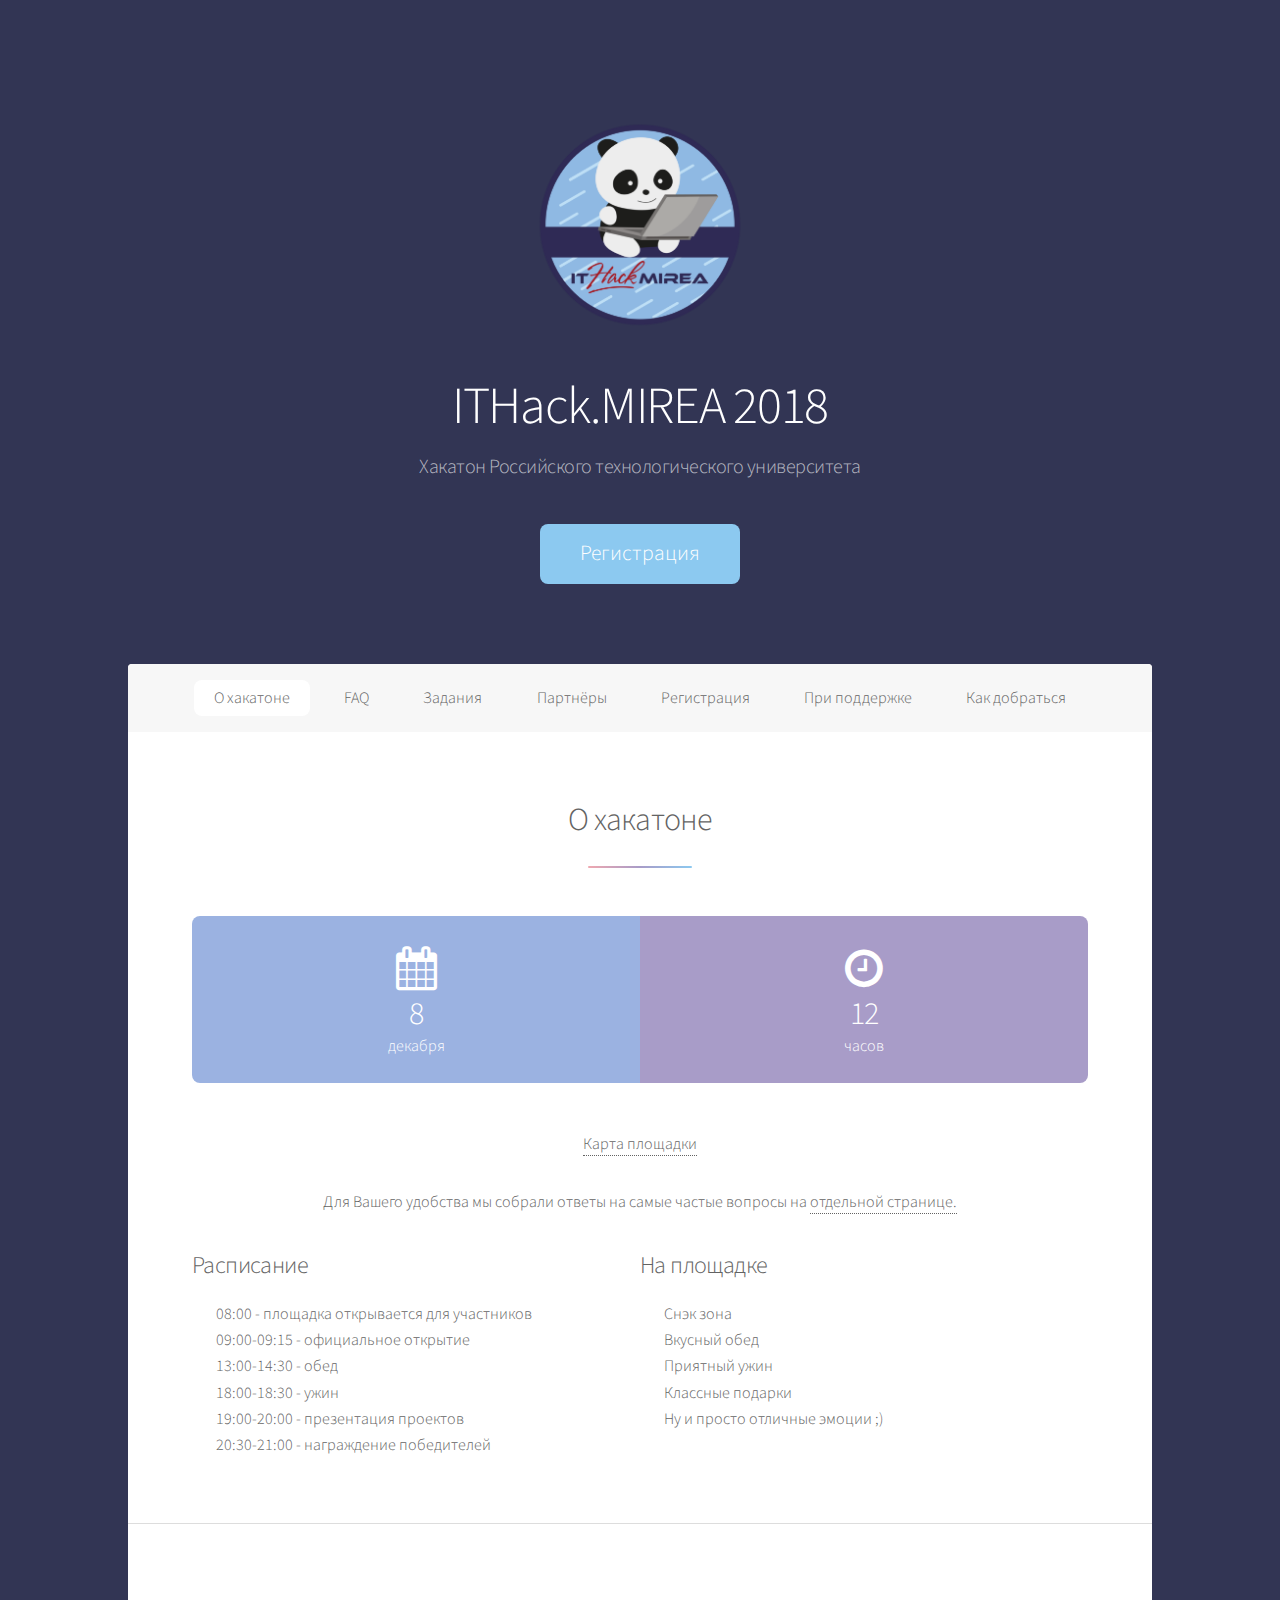
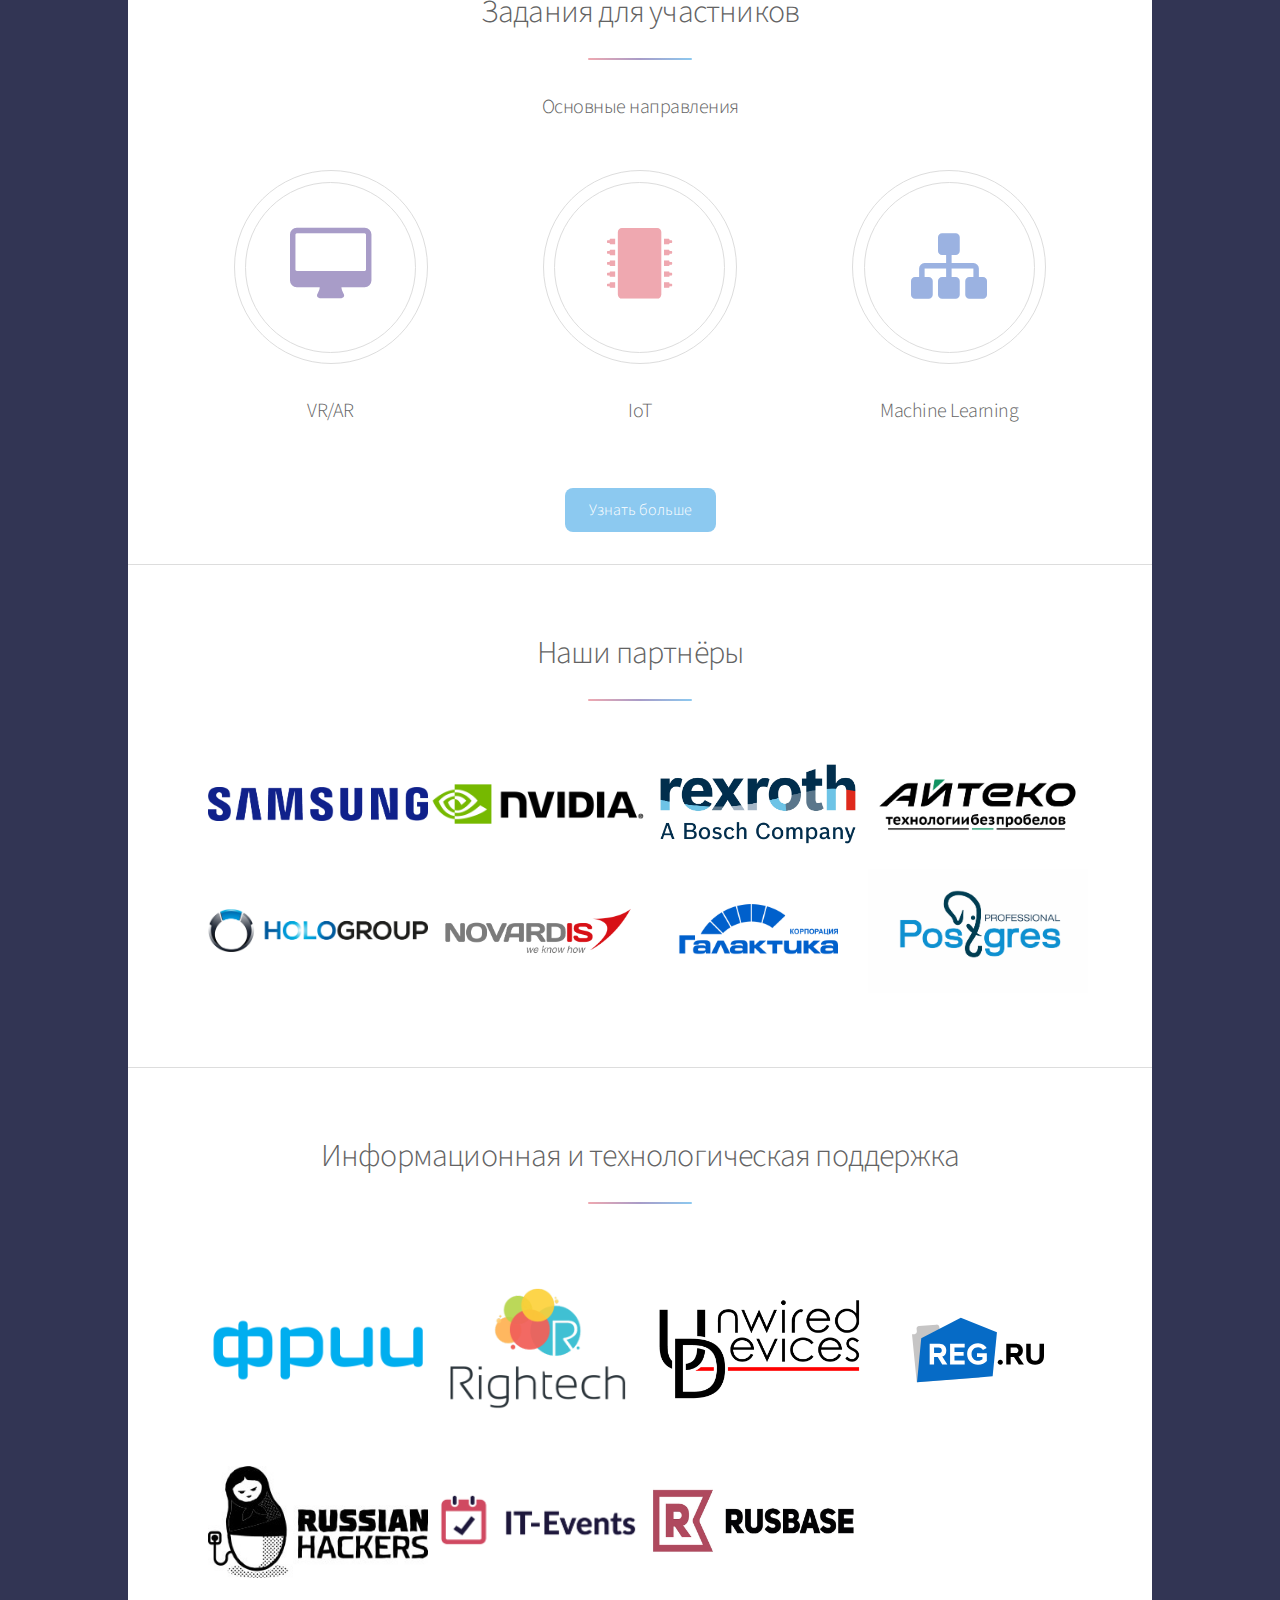
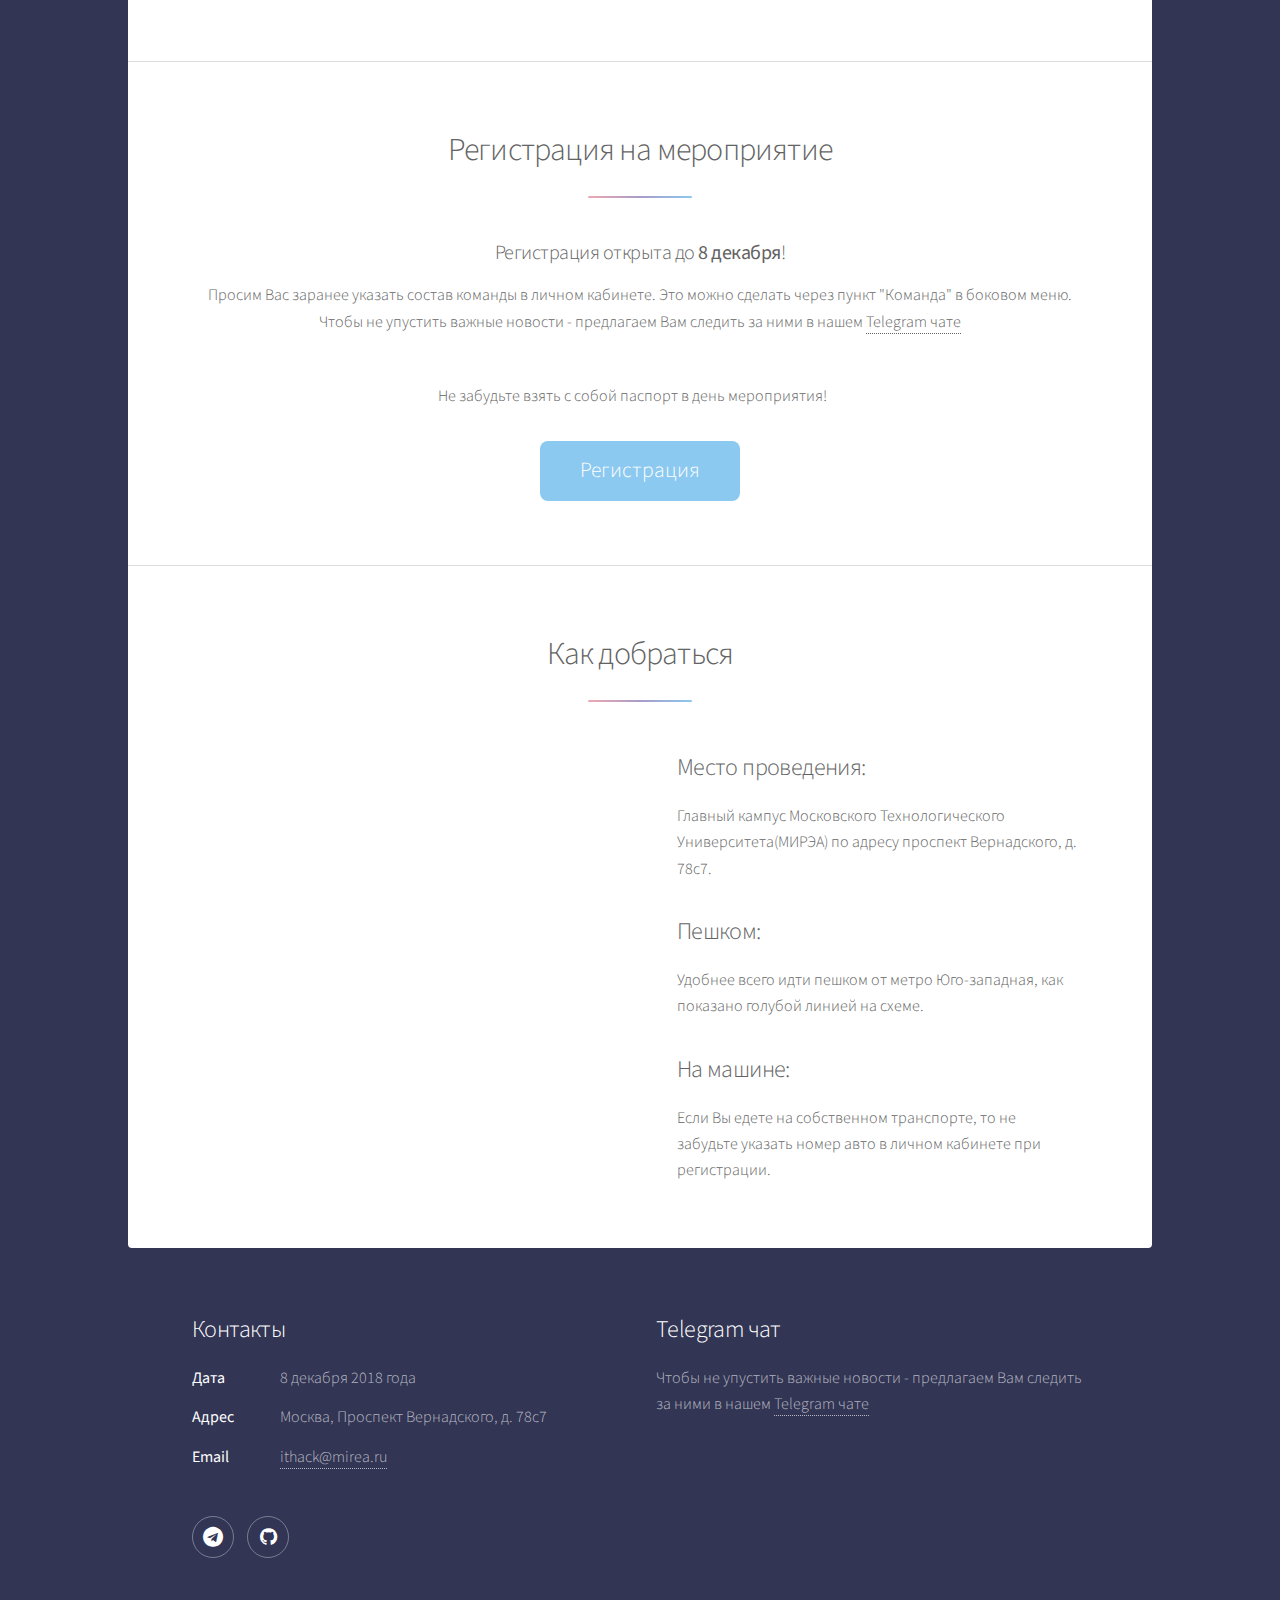
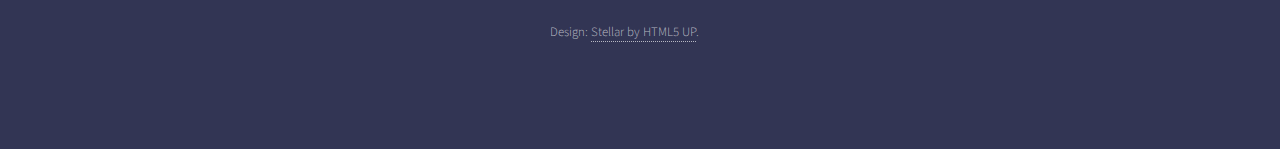
==== index.html @ e7bdd85b "fix markup" ====
<!DOCTYPE HTML>
<html>
<head>
  <title>Хакатон ITHack.MIREA 2018</title>
  <meta charset="utf-8"/>
  <meta name="viewport" content="width=device-width, initial-scale=1"/>
  <!--[if lte IE 8]>
  <script src="assets/js/ie/html5shiv.js"></script><![endif]-->
  <link rel="stylesheet" href="assets/css/main.css"/>
  <link rel="stylesheet" href="assets/css/adds.css"/>
  <!--[if lte IE 9]>
  <link rel="stylesheet" href="assets/css/ie9.css"/><![endif]-->
  <!--[if lte IE 8]>
  <link rel="stylesheet" href="assets/css/ie8.css"/><![endif]-->

  <!-- Icon in the highest resolution we need it for -->
  <link rel="icon" sizes="192x192" href="images/icon192.png">

  <!-- Apple Touch Icon (reuse 192px icon.png) -->
  <link rel="apple-touch-icon" href="images/icon192.png">

  <meta property="og:url" content="https://ithack.mirea.ru">
  <meta property="og:type" content="website">
  <meta property="og:title" content="Хакатон ITHack.MIREA 2018">
  <meta property="og:image" content="https://ithack.mirea.ru/images/preview.jpg">
  <meta property="og:description" content="Хакатон ITHack.MIREA 2018. 8 декабря 2018 года. Москва.">
  <meta property="og:site_name" content="Хакатон ITHack.MIREA 2018">
  <meta property="og:locale" content="ru_RU">

  <!-- Experimental no cache -->
  <meta http-equiv="Cache-Control" content="no-cache, no-store, must-revalidate" />
  <meta http-equiv="Pragma" content="no-cache" />
  <meta http-equiv="Expires" content="0" />
</head>
<body>

<!-- Wrapper -->
<div id="wrapper">

  <!-- Header -->
  <header id="header" class="alt">
    <span class="logo"><img src="images/ithackmirea2018.png" alt=""/></span>
    <h1>ITHack.MIREA 2018</h1>
    <p>Хакатон Российского технологического университета<br/>
    <ul class="actions">
      <li>
        <a href="https://ithack.mirea.top/" class="button special big">Регистрация</a>
      </li>
    </ul>
  </header>

  <!-- Nav -->
  <nav id="nav">
    <ul>
      <li><a href="#info" class="active">О хакатоне</a></li>
      <li><a href="./faq.html">FAQ</a></li>
      <li><a href="#tasks">Задания</a></li>
      <li><a href="#partners">Партнёры</a></li>
      <li><a href="#reg">Регистрация</a></li>
      <!--<li><a href="#experts">Эксперты</a></li>-->
      <li><a href="#support">При поддержке</a></li>
      <li><a href="#where">Как добраться</a></li>
    </ul>
  </nav>

  <!-- Main -->
  <div id="main">

    <!-- First Section -->
    <section id="info" class="main special">
      <header class="major">
        <h2>О хакатоне</h2>
      </header>

      <ul class="statistics">
        <li class="style4">
          <span class="icon fa-calendar"></span>
          <strong>8</strong> декабря
        </li>
        <li class="style3">
          <span class="icon fa-clock-o"></span>
          <strong>12</strong> часов
        </li>
      </ul>

      <p><a href="javascript:void(0);">Карта площадки</a></p>
      <p>Для Вашего удобства мы собрали ответы на самые частые вопросы на <a href="./faq.html">отдельной странице.</a></p>

      <div class="about-wrap">
        <div>
          <h2>Расписание</h2>
          <ul>
            <li>
              08:00 - площадка открывается для участников
            </li>
            <li>
              09:00-09:15 - официальное открытие
            </li>
            <li>
              13:00-14:30 - обед
            </li>
            <li>
              18:00-18:30 - ужин
            </li>
            <li>
              19:00-20:00 - презентация проектов
            </li>
            <li>
              20:30-21:00 - награждение победителей
            </li>
          </ul>
        </div>
        <div>
          <h2>На площадке</h2>
          <ul>
            <li>Снэк зона</li>
            <li>Вкусный обед</li>
            <li>Приятный ужин</li>
            <li>Классные подарки</li>
            <li>Ну и просто отличные эмоции ;)</li>
          </ul>
        </div>
      </div>
    </section>

    <section id="faq-mobile-link" class="main special faq-mobile-link">
      <header class="major">
        <h2>FAQ</h2>
      </header>

      <ul class="features">
        <li>
          <p>Для Вашего удобства мы собрали ответы на самые частые вопросы на <a href="./faq.html">отдельной странице.</a></p>
        </li>
      </ul>

      <a href="./faq.html" class="button special">
        Перейти к FAQ
      </a>
    </section>

    <section id="tasks" class="main special">
      <header class="major">
        <h2>Задания для участников</h2>
        <h3>Основные направления</h3>
      </header>

      <ul class="features tasks-list__main">
        <li>
          <a href="./partners.html#tasks-vr">
            <span class="icon major style3 fa-desktop"></span>
            <h3>VR/AR</h3>
          </a>
        </li>
        <li>
          <a href="./partners.html#tasks-iot">
            <span class="icon major style1 fa-microchip"></span>
            <h3>IoT</h3>
          </a>
        </li>
        <li>
          <a href="./partners.html#tasks-ml">
            <span class="icon major style4 fa-sitemap"></span>
            <h3>Machine Learning</h3>
          </a>
        </li>
      </ul>

      <a href="./partners.html" class="button special">
        Узнать больше
      </a>
    </section>

    <!-- Second Section -->
    <section id="partners" class="main special">
      <header class="major">
        <h2>Наши партнёры</h2>
      </header>

      <ul class="partners links-no-border">
        <li>
          <img src="images/partners/samsung.png" alt="Samsung">
        </li>
        <li>
          <img src="images/info/nvidia.png" alt="Nvidia">
        </li>
        <li>
          <img src="images/partners/bosch.jpg" alt="Bosch">
        </li>
        <li>
          <img src="images/partners/i-teco.png" alt="Айтеко">
        </li>

        <li>
          <img src="images/partners/hologroup.png" alt="HoloGroup">
        </li>
        <li>
          <img src="images/partners/novardis.png" alt="Novardis">
        </li>
        <li>
          <img src="images/partners/galaktika.png" alt="Корпорация Галактика">
        </li>
        <li>
          <img src="images/partners/postgres-pro.png" alt="PostgresPro">
        </li>
      </ul>
    </section>

    <!-- Second Section -->
    <section id="support" class="main special">
      <header class="major">
        <h2>Информационная и технологическая поддержка</h2>
      </header>

      <ul class="partners links-no-border">
        <li>
          <a href="https://www.iidf.ru/">
            <img src="images/info/frii.png" alt="ФРИИ">
          </a>
        </li>
        <li>
          <a href="https://rightech.io/">
            <img src="images/info/righttech.png" alt="RightTech">
          </a>
        </li>
        <li>
          <a href="https://www.unwireddevices.com/">
            <img src="images/info/unwired.png" alt="Unwired Devices">
          </a>
        </li>
        <li>
          <a href="https://www.reg.ru/">
            <img src="images/info/regru.svg" alt="Reg.ru">
          </a>
        </li>
        <li>
          <a href="https://vk.com/russian_hackers">
            <img src="images/info/rh.jpg" alt="Russian Hackers">
          </a>
        </li>
        <li>
          <a href="https://it-events.com">
            <img src="images/info/it-events.png" alt="IT-events.com">
          </a>
        </li>
        <li>
          <a href="https://rb.ru/">
            <img src="images/info/rusbase-logo.jpg" alt="RusBase">
          </a>
        </li>
        <!--<li>-->
          <!--<a href="">-->
            <!--<img src="images/info/" alt="">-->
          <!--</a>-->
        <!--</li>-->
      </ul>
    </section>

    <!-- Get Started -->
    <section id="reg" class="main special">
      <header class="major">
        <h2>Регистрация на мероприятие</h2>
        <p>
        <h3>Регистрация открыта до <b>8 декабря</b>!</h3>
        Просим Вас заранее указать состав команды в личном кабинете. Это можно сделать через пункт "Команда" в боковом меню.
        Чтобы не упустить важные новости - предлагаем Вам следить за ними в нашем
        <a href="https://t.me/ithackmirea">Telegram чате</a>
        </p>
      </header>
      <footer class="major">
        <ul class="actions">
          <li>
            <p>
              Не забудьте взять с собой паспорт в день мероприятия!
            </p>
          </li>
          <br>
          <li>
            <a href="https://ithack.mirea.top/" class="button special big">Регистрация</a>
          </li>
        </ul>
      </footer>
    </section>

    <!-- Introduction -->
    <section id="where" class="main special">
      <header class="major">
        <h2>Как добраться</h2>
      </header>

      <div class="where-wrap">
        <div class="where-map">
          <script type="text/javascript" charset="utf-8" async src="https://api-maps.yandex.ru/services/constructor/1.0/js/?um=constructor%3Afad0394dc41ac8d69a82e029b619075fa657fc14c790c35f7887dee77d46eadf&amp;width=100%&amp;height=473&amp;lang=ru_RU&amp;scroll=true"></script>
        </div>
        <div class="where-text">
          <ul>
            <li>
              <h2>Место проведения:</h2>
              <p>
                Главный кампус Московского Технологического Университета(МИРЭА) по адресу проспект Вернадского, д. 78с7.
              </p>
            </li>
            <li>
              <h2>Пешком:</h2>
              <p>
                Удобнее всего идти пешком от метро Юго-западная, как показано голубой линией на схеме.
              </p>
            </li>
            <li>
              <h2>На машине:</h2>
              <p>
                Если Вы едете на собственном транспорте, то не забудьте указать номер авто в личном кабинете при регистрации.
              </p>
            </li>
          </ul>
        </div>
      </div>
    </section>
  </div>

  <!-- Footer -->
  <footer id="footer">
    <section>
      <h2>Контакты</h2>
      <dl class="alt">
        <dt>Дата</dt>
        <dd>8 декабря 2018 года</dd>
        <dt>Адрес</dt>
        <dd>Москва, Проспект Вернадского, д. 78с7</dd>
        <dt>Email</dt>
        <dd><a href="#footer">ithack@mirea.ru</a></dd>
      </dl>
      <ul class="icons">
        <li><a href="https://t.me/ithackmirea" class="icon fa-telegram alt"><span class="label">Telegram</span></a></li>
        <li><a href="https://github.com/mirea-pandahack" class="icon fa-github alt"><span class="label">GitHub</span></a></li>
      </ul>
    </section>
    <section>
      <h2>Telegram чат</h2>
      <p>
        Чтобы не упустить важные новости - предлагаем Вам следить за ними в нашем
        <a href="https://t.me/ithackmirea">Telegram чате</a>
      </p>
      <!--<ul class="actions">-->
      <!--<li><a href="partners.html" class="button">Информация для партнёров</a></li>-->
      <!--</ul>-->
    </section>
    <p class="copyright">Design: <a href="https://html5up.net">Stellar by HTML5 UP</a>.</p>
  </footer>

</div>

<!-- Scripts -->
<script src="assets/js/jquery.min.js"></script>
<script src="assets/js/jquery.scrollex.min.js"></script>
<script src="assets/js/jquery.scrolly.min.js"></script>
<script src="assets/js/skel.min.js"></script>
<script src="assets/js/util.js"></script>
<!--[if lte IE 8]>
<script src="assets/js/ie/respond.min.js"></script><![endif]-->
<script src="assets/js/main.js"></script>
<!-- Yandex.Metrika counter --> <script type="text/javascript" > (function (d, w, c) { (w[c] = w[c] || []).push(function() { try { w.yaCounter51345340 = new Ya.Metrika2({ id:51345340, clickmap:true, trackLinks:true, accurateTrackBounce:true }); } catch(e) { } }); var n = d.getElementsByTagName("script")[0], s = d.createElement("script"), f = function () { n.parentNode.insertBefore(s, n); }; s.type = "text/javascript"; s.async = true; s.src = "https://mc.yandex.ru/metrika/tag.js"; if (w.opera == "[object Opera]") { d.addEventListener("DOMContentLoaded", f, false); } else { f(); } })(document, window, "yandex_metrika_callbacks2"); </script> <noscript><div><img src="https://mc.yandex.ru/watch/51345340" style="position:absolute; left:-9999px;" alt="" /></div></noscript> <!-- /Yandex.Metrika counter -->

</body>
</html>
---- assets/css/main.css ----
@import url(font-awesome.min.css);
@import "https://fonts.googleapis.com/css?family=Source+Sans+Pro:300,400";

/*
	Stellar by HTML5 UP
	html5up.net | @ajlkn
	Free for personal and commercial use under the CCA 3.0 license (html5up.net/license)
*/

/* Reset */

	html, body, div, span, applet, object, iframe, h1, h2, h3, h4, h5, h6, p, blockquote, pre, a, abbr, acronym, address, big, cite, code, del, dfn, em, img, ins, kbd, q, s, samp, small, strike, strong, sub, sup, tt, var, b, u, i, center, dl, dt, dd, ol, ul, li, fieldset, form, label, legend, table, caption, tbody, tfoot, thead, tr, th, td, article, aside, canvas, details, embed, figure, figcaption, footer, header, hgroup, menu, nav, output, ruby, section, summary, time, mark, audio, video {
		margin: 0;
		padding: 0;
		border: 0;
		font-size: 100%;
		font: inherit;
		vertical-align: baseline;
	}

	article, aside, details, figcaption, figure, footer, header, hgroup, menu, nav, section {
		display: block;
	}

	body {
		line-height: 1;
	}

	ol, ul {
		list-style: none;
	}

	blockquote, q {
		quotes: none;
	}

	blockquote:before, blockquote:after, q:before, q:after {
		content: '';
		content: none;
	}

	table {
		border-collapse: collapse;
		border-spacing: 0;
	}

	body {
		-webkit-text-size-adjust: none;
	}

/* Box Model */

	*, *:before, *:after {
		-moz-box-sizing: border-box;
		-webkit-box-sizing: border-box;
		box-sizing: border-box;
	}

/* Grid */

	.row {
		border-bottom: solid 1px transparent;
		-moz-box-sizing: border-box;
		-webkit-box-sizing: border-box;
		box-sizing: border-box;
	}

	.row > * {
		float: left;
		-moz-box-sizing: border-box;
		-webkit-box-sizing: border-box;
		box-sizing: border-box;
	}

	.row:after, .row:before {
		content: '';
		display: block;
		clear: both;
		height: 0;
	}

	.row.uniform > * > :first-child {
		margin-top: 0;
	}

	.row.uniform > * > :last-child {
		margin-bottom: 0;
	}

	.row.\30 \25 > * {
		padding: 0 0 0 0em;
	}

	.row.\30 \25 {
		margin: 0 0 -1px 0em;
	}

	.row.uniform.\30 \25 > * {
		padding: 0em 0 0 0em;
	}

	.row.uniform.\30 \25 {
		margin: 0em 0 -1px 0em;
	}

	.row > * {
		padding: 0 0 0 1.5em;
	}

	.row {
		margin: 0 0 -1px -1.5em;
	}

	.row.uniform > * {
		padding: 1.5em 0 0 1.5em;
	}

	.row.uniform {
		margin: -1.5em 0 -1px -1.5em;
	}

	.row.\32 00\25 > * {
		padding: 0 0 0 3em;
	}

	.row.\32 00\25 {
		margin: 0 0 -1px -3em;
	}

	.row.uniform.\32 00\25 > * {
		padding: 3em 0 0 3em;
	}

	.row.uniform.\32 00\25 {
		margin: -3em 0 -1px -3em;
	}

	.row.\31 50\25 > * {
		padding: 0 0 0 2.25em;
	}

	.row.\31 50\25 {
		margin: 0 0 -1px -2.25em;
	}

	.row.uniform.\31 50\25 > * {
		padding: 2.25em 0 0 2.25em;
	}

	.row.uniform.\31 50\25 {
		margin: -2.25em 0 -1px -2.25em;
	}

	.row.\35 0\25 > * {
		padding: 0 0 0 0.75em;
	}

	.row.\35 0\25 {
		margin: 0 0 -1px -0.75em;
	}

	.row.uniform.\35 0\25 > * {
		padding: 0.75em 0 0 0.75em;
	}

	.row.uniform.\35 0\25 {
		margin: -0.75em 0 -1px -0.75em;
	}

	.row.\32 5\25 > * {
		padding: 0 0 0 0.375em;
	}

	.row.\32 5\25 {
		margin: 0 0 -1px -0.375em;
	}

	.row.uniform.\32 5\25 > * {
		padding: 0.375em 0 0 0.375em;
	}

	.row.uniform.\32 5\25 {
		margin: -0.375em 0 -1px -0.375em;
	}

	.\31 2u, .\31 2u\24 {
		width: 100%;
		clear: none;
		margin-left: 0;
	}

	.\31 1u, .\31 1u\24 {
		width: 91.6666666667%;
		clear: none;
		margin-left: 0;
	}

	.\31 0u, .\31 0u\24 {
		width: 83.3333333333%;
		clear: none;
		margin-left: 0;
	}

	.\39 u, .\39 u\24 {
		width: 75%;
		clear: none;
		margin-left: 0;
	}

	.\38 u, .\38 u\24 {
		width: 66.6666666667%;
		clear: none;
		margin-left: 0;
	}

	.\37 u, .\37 u\24 {
		width: 58.3333333333%;
		clear: none;
		margin-left: 0;
	}

	.\36 u, .\36 u\24 {
		width: 50%;
		clear: none;
		margin-left: 0;
	}

	.\35 u, .\35 u\24 {
		width: 41.6666666667%;
		clear: none;
		margin-left: 0;
	}

	.\34 u, .\34 u\24 {
		width: 33.3333333333%;
		clear: none;
		margin-left: 0;
	}

	.\33 u, .\33 u\24 {
		width: 25%;
		clear: none;
		margin-left: 0;
	}

	.\32 u, .\32 u\24 {
		width: 16.6666666667%;
		clear: none;
		margin-left: 0;
	}

	.\31 u, .\31 u\24 {
		width: 8.3333333333%;
		clear: none;
		margin-left: 0;
	}

	.\31 2u\24 + *,
	.\31 1u\24 + *,
	.\31 0u\24 + *,
	.\39 u\24 + *,
	.\38 u\24 + *,
	.\37 u\24 + *,
	.\36 u\24 + *,
	.\35 u\24 + *,
	.\34 u\24 + *,
	.\33 u\24 + *,
	.\32 u\24 + *,
	.\31 u\24 + * {
		clear: left;
	}

	.\-11u {
		margin-left: 91.66667%;
	}

	.\-10u {
		margin-left: 83.33333%;
	}

	.\-9u {
		margin-left: 75%;
	}

	.\-8u {
		margin-left: 66.66667%;
	}

	.\-7u {
		margin-left: 58.33333%;
	}

	.\-6u {
		margin-left: 50%;
	}

	.\-5u {
		margin-left: 41.66667%;
	}

	.\-4u {
		margin-left: 33.33333%;
	}

	.\-3u {
		margin-left: 25%;
	}

	.\-2u {
		margin-left: 16.66667%;
	}

	.\-1u {
		margin-left: 8.33333%;
	}

	@media screen and (max-width: 1680px) {

		.row > * {
			padding: 0 0 0 1.5em;
		}

		.row {
			margin: 0 0 -1px -1.5em;
		}

		.row.uniform > * {
			padding: 1.5em 0 0 1.5em;
		}

		.row.uniform {
			margin: -1.5em 0 -1px -1.5em;
		}

		.row.\32 00\25 > * {
			padding: 0 0 0 3em;
		}

		.row.\32 00\25 {
			margin: 0 0 -1px -3em;
		}

		.row.uniform.\32 00\25 > * {
			padding: 3em 0 0 3em;
		}

		.row.uniform.\32 00\25 {
			margin: -3em 0 -1px -3em;
		}

		.row.\31 50\25 > * {
			padding: 0 0 0 2.25em;
		}

		.row.\31 50\25 {
			margin: 0 0 -1px -2.25em;
		}

		.row.uniform.\31 50\25 > * {
			padding: 2.25em 0 0 2.25em;
		}

		.row.uniform.\31 50\25 {
			margin: -2.25em 0 -1px -2.25em;
		}

		.row.\35 0\25 > * {
			padding: 0 0 0 0.75em;
		}

		.row.\35 0\25 {
			margin: 0 0 -1px -0.75em;
		}

		.row.uniform.\35 0\25 > * {
			padding: 0.75em 0 0 0.75em;
		}

		.row.uniform.\35 0\25 {
			margin: -0.75em 0 -1px -0.75em;
		}

		.row.\32 5\25 > * {
			padding: 0 0 0 0.375em;
		}

		.row.\32 5\25 {
			margin: 0 0 -1px -0.375em;
		}

		.row.uniform.\32 5\25 > * {
			padding: 0.375em 0 0 0.375em;
		}

		.row.uniform.\32 5\25 {
			margin: -0.375em 0 -1px -0.375em;
		}

		.\31 2u\28xlarge\29, .\31 2u\24\28xlarge\29 {
			width: 100%;
			clear: none;
			margin-left: 0;
		}

		.\31 1u\28xlarge\29, .\31 1u\24\28xlarge\29 {
			width: 91.6666666667%;
			clear: none;
			margin-left: 0;
		}

		.\31 0u\28xlarge\29, .\31 0u\24\28xlarge\29 {
			width: 83.3333333333%;
			clear: none;
			margin-left: 0;
		}

		.\39 u\28xlarge\29, .\39 u\24\28xlarge\29 {
			width: 75%;
			clear: none;
			margin-left: 0;
		}

		.\38 u\28xlarge\29, .\38 u\24\28xlarge\29 {
			width: 66.6666666667%;
			clear: none;
			margin-left: 0;
		}

		.\37 u\28xlarge\29, .\37 u\24\28xlarge\29 {
			width: 58.3333333333%;
			clear: none;
			margin-left: 0;
		}

		.\36 u\28xlarge\29, .\36 u\24\28xlarge\29 {
			width: 50%;
			clear: none;
			margin-left: 0;
		}

		.\35 u\28xlarge\29, .\35 u\24\28xlarge\29 {
			width: 41.6666666667%;
			clear: none;
			margin-left: 0;
		}

		.\34 u\28xlarge\29, .\34 u\24\28xlarge\29 {
			width: 33.3333333333%;
			clear: none;
			margin-left: 0;
		}

		.\33 u\28xlarge\29, .\33 u\24\28xlarge\29 {
			width: 25%;
			clear: none;
			margin-left: 0;
		}

		.\32 u\28xlarge\29, .\32 u\24\28xlarge\29 {
			width: 16.6666666667%;
			clear: none;
			margin-left: 0;
		}

		.\31 u\28xlarge\29, .\31 u\24\28xlarge\29 {
			width: 8.3333333333%;
			clear: none;
			margin-left: 0;
		}

		.\31 2u\24\28xlarge\29 + *,
		.\31 1u\24\28xlarge\29 + *,
		.\31 0u\24\28xlarge\29 + *,
		.\39 u\24\28xlarge\29 + *,
		.\38 u\24\28xlarge\29 + *,
		.\37 u\24\28xlarge\29 + *,
		.\36 u\24\28xlarge\29 + *,
		.\35 u\24\28xlarge\29 + *,
		.\34 u\24\28xlarge\29 + *,
		.\33 u\24\28xlarge\29 + *,
		.\32 u\24\28xlarge\29 + *,
		.\31 u\24\28xlarge\29 + * {
			clear: left;
		}

		.\-11u\28xlarge\29 {
			margin-left: 91.66667%;
		}

		.\-10u\28xlarge\29 {
			margin-left: 83.33333%;
		}

		.\-9u\28xlarge\29 {
			margin-left: 75%;
		}

		.\-8u\28xlarge\29 {
			margin-left: 66.66667%;
		}

		.\-7u\28xlarge\29 {
			margin-left: 58.33333%;
		}

		.\-6u\28xlarge\29 {
			margin-left: 50%;
		}

		.\-5u\28xlarge\29 {
			margin-left: 41.66667%;
		}

		.\-4u\28xlarge\29 {
			margin-left: 33.33333%;
		}

		.\-3u\28xlarge\29 {
			margin-left: 25%;
		}

		.\-2u\28xlarge\29 {
			margin-left: 16.66667%;
		}

		.\-1u\28xlarge\29 {
			margin-left: 8.33333%;
		}

	}

	@media screen and (max-width: 1280px) {

		.row > * {
			padding: 0 0 0 1.5em;
		}

		.row {
			margin: 0 0 -1px -1.5em;
		}

		.row.uniform > * {
			padding: 1.5em 0 0 1.5em;
		}

		.row.uniform {
			margin: -1.5em 0 -1px -1.5em;
		}

		.row.\32 00\25 > * {
			padding: 0 0 0 3em;
		}

		.row.\32 00\25 {
			margin: 0 0 -1px -3em;
		}

		.row.uniform.\32 00\25 > * {
			padding: 3em 0 0 3em;
		}

		.row.uniform.\32 00\25 {
			margin: -3em 0 -1px -3em;
		}

		.row.\31 50\25 > * {
			padding: 0 0 0 2.25em;
		}

		.row.\31 50\25 {
			margin: 0 0 -1px -2.25em;
		}

		.row.uniform.\31 50\25 > * {
			padding: 2.25em 0 0 2.25em;
		}

		.row.uniform.\31 50\25 {
			margin: -2.25em 0 -1px -2.25em;
		}

		.row.\35 0\25 > * {
			padding: 0 0 0 0.75em;
		}

		.row.\35 0\25 {
			margin: 0 0 -1px -0.75em;
		}

		.row.uniform.\35 0\25 > * {
			padding: 0.75em 0 0 0.75em;
		}

		.row.uniform.\35 0\25 {
			margin: -0.75em 0 -1px -0.75em;
		}

		.row.\32 5\25 > * {
			padding: 0 0 0 0.375em;
		}

		.row.\32 5\25 {
			margin: 0 0 -1px -0.375em;
		}

		.row.uniform.\32 5\25 > * {
			padding: 0.375em 0 0 0.375em;
		}

		.row.uniform.\32 5\25 {
			margin: -0.375em 0 -1px -0.375em;
		}

		.\31 2u\28large\29, .\31 2u\24\28large\29 {
			width: 100%;
			clear: none;
			margin-left: 0;
		}

		.\31 1u\28large\29, .\31 1u\24\28large\29 {
			width: 91.6666666667%;
			clear: none;
			margin-left: 0;
		}

		.\31 0u\28large\29, .\31 0u\24\28large\29 {
			width: 83.3333333333%;
			clear: none;
			margin-left: 0;
		}

		.\39 u\28large\29, .\39 u\24\28large\29 {
			width: 75%;
			clear: none;
			margin-left: 0;
		}

		.\38 u\28large\29, .\38 u\24\28large\29 {
			width: 66.6666666667%;
			clear: none;
			margin-left: 0;
		}

		.\37 u\28large\29, .\37 u\24\28large\29 {
			width: 58.3333333333%;
			clear: none;
			margin-left: 0;
		}

		.\36 u\28large\29, .\36 u\24\28large\29 {
			width: 50%;
			clear: none;
			margin-left: 0;
		}

		.\35 u\28large\29, .\35 u\24\28large\29 {
			width: 41.6666666667%;
			clear: none;
			margin-left: 0;
		}

		.\34 u\28large\29, .\34 u\24\28large\29 {
			width: 33.3333333333%;
			clear: none;
			margin-left: 0;
		}

		.\33 u\28large\29, .\33 u\24\28large\29 {
			width: 25%;
			clear: none;
			margin-left: 0;
		}

		.\32 u\28large\29, .\32 u\24\28large\29 {
			width: 16.6666666667%;
			clear: none;
			margin-left: 0;
		}

		.\31 u\28large\29, .\31 u\24\28large\29 {
			width: 8.3333333333%;
			clear: none;
			margin-left: 0;
		}

		.\31 2u\24\28large\29 + *,
		.\31 1u\24\28large\29 + *,
		.\31 0u\24\28large\29 + *,
		.\39 u\24\28large\29 + *,
		.\38 u\24\28large\29 + *,
		.\37 u\24\28large\29 + *,
		.\36 u\24\28large\29 + *,
		.\35 u\24\28large\29 + *,
		.\34 u\24\28large\29 + *,
		.\33 u\24\28large\29 + *,
		.\32 u\24\28large\29 + *,
		.\31 u\24\28large\29 + * {
			clear: left;
		}

		.\-11u\28large\29 {
			margin-left: 91.66667%;
		}

		.\-10u\28large\29 {
			margin-left: 83.33333%;
		}

		.\-9u\28large\29 {
			margin-left: 75%;
		}

		.\-8u\28large\29 {
			margin-left: 66.66667%;
		}

		.\-7u\28large\29 {
			margin-left: 58.33333%;
		}

		.\-6u\28large\29 {
			margin-left: 50%;
		}

		.\-5u\28large\29 {
			margin-left: 41.66667%;
		}

		.\-4u\28large\29 {
			margin-left: 33.33333%;
		}

		.\-3u\28large\29 {
			margin-left: 25%;
		}

		.\-2u\28large\29 {
			margin-left: 16.66667%;
		}

		.\-1u\28large\29 {
			margin-left: 8.33333%;
		}

	}

	@media screen and (max-width: 980px) {

		.row > * {
			padding: 0 0 0 1.5em;
		}

		.row {
			margin: 0 0 -1px -1.5em;
		}

		.row.uniform > * {
			padding: 1.5em 0 0 1.5em;
		}

		.row.uniform {
			margin: -1.5em 0 -1px -1.5em;
		}

		.row.\32 00\25 > * {
			padding: 0 0 0 3em;
		}

		.row.\32 00\25 {
			margin: 0 0 -1px -3em;
		}

		.row.uniform.\32 00\25 > * {
			padding: 3em 0 0 3em;
		}

		.row.uniform.\32 00\25 {
			margin: -3em 0 -1px -3em;
		}

		.row.\31 50\25 > * {
			padding: 0 0 0 2.25em;
		}

		.row.\31 50\25 {
			margin: 0 0 -1px -2.25em;
		}

		.row.uniform.\31 50\25 > * {
			padding: 2.25em 0 0 2.25em;
		}

		.row.uniform.\31 50\25 {
			margin: -2.25em 0 -1px -2.25em;
		}

		.row.\35 0\25 > * {
			padding: 0 0 0 0.75em;
		}

		.row.\35 0\25 {
			margin: 0 0 -1px -0.75em;
		}

		.row.uniform.\35 0\25 > * {
			padding: 0.75em 0 0 0.75em;
		}

		.row.uniform.\35 0\25 {
			margin: -0.75em 0 -1px -0.75em;
		}

		.row.\32 5\25 > * {
			padding: 0 0 0 0.375em;
		}

		.row.\32 5\25 {
			margin: 0 0 -1px -0.375em;
		}

		.row.uniform.\32 5\25 > * {
			padding: 0.375em 0 0 0.375em;
		}

		.row.uniform.\32 5\25 {
			margin: -0.375em 0 -1px -0.375em;
		}

		.\31 2u\28medium\29, .\31 2u\24\28medium\29 {
			width: 100%;
			clear: none;
			margin-left: 0;
		}

		.\31 1u\28medium\29, .\31 1u\24\28medium\29 {
			width: 91.6666666667%;
			clear: none;
			margin-left: 0;
		}

		.\31 0u\28medium\29, .\31 0u\24\28medium\29 {
			width: 83.3333333333%;
			clear: none;
			margin-left: 0;
		}

		.\39 u\28medium\29, .\39 u\24\28medium\29 {
			width: 75%;
			clear: none;
			margin-left: 0;
		}

		.\38 u\28medium\29, .\38 u\24\28medium\29 {
			width: 66.6666666667%;
			clear: none;
			margin-left: 0;
		}

		.\37 u\28medium\29, .\37 u\24\28medium\29 {
			width: 58.3333333333%;
			clear: none;
			margin-left: 0;
		}

		.\36 u\28medium\29, .\36 u\24\28medium\29 {
			width: 50%;
			clear: none;
			margin-left: 0;
		}

		.\35 u\28medium\29, .\35 u\24\28medium\29 {
			width: 41.6666666667%;
			clear: none;
			margin-left: 0;
		}

		.\34 u\28medium\29, .\34 u\24\28medium\29 {
			width: 33.3333333333%;
			clear: none;
			margin-left: 0;
		}

		.\33 u\28medium\29, .\33 u\24\28medium\29 {
			width: 25%;
			clear: none;
			margin-left: 0;
		}

		.\32 u\28medium\29, .\32 u\24\28medium\29 {
			width: 16.6666666667%;
			clear: none;
			margin-left: 0;
		}

		.\31 u\28medium\29, .\31 u\24\28medium\29 {
			width: 8.3333333333%;
			clear: none;
			margin-left: 0;
		}

		.\31 2u\24\28medium\29 + *,
		.\31 1u\24\28medium\29 + *,
		.\31 0u\24\28medium\29 + *,
		.\39 u\24\28medium\29 + *,
		.\38 u\24\28medium\29 + *,
		.\37 u\24\28medium\29 + *,
		.\36 u\24\28medium\29 + *,
		.\35 u\24\28medium\29 + *,
		.\34 u\24\28medium\29 + *,
		.\33 u\24\28medium\29 + *,
		.\32 u\24\28medium\29 + *,
		.\31 u\24\28medium\29 + * {
			clear: left;
		}

		.\-11u\28medium\29 {
			margin-left: 91.66667%;
		}

		.\-10u\28medium\29 {
			margin-left: 83.33333%;
		}

		.\-9u\28medium\29 {
			margin-left: 75%;
		}

		.\-8u\28medium\29 {
			margin-left: 66.66667%;
		}

		.\-7u\28medium\29 {
			margin-left: 58.33333%;
		}

		.\-6u\28medium\29 {
			margin-left: 50%;
		}

		.\-5u\28medium\29 {
			margin-left: 41.66667%;
		}

		.\-4u\28medium\29 {
			margin-left: 33.33333%;
		}

		.\-3u\28medium\29 {
			margin-left: 25%;
		}

		.\-2u\28medium\29 {
			margin-left: 16.66667%;
		}

		.\-1u\28medium\29 {
			margin-left: 8.33333%;
		}

	}

	@media screen and (max-width: 736px) {

		.row > * {
			padding: 0 0 0 1em;
		}

		.row {
			margin: 0 0 -1px -1em;
		}

		.row.uniform > * {
			padding: 1em 0 0 1em;
		}

		.row.uniform {
			margin: -1em 0 -1px -1em;
		}

		.row.\32 00\25 > * {
			padding: 0 0 0 2em;
		}

		.row.\32 00\25 {
			margin: 0 0 -1px -2em;
		}

		.row.uniform.\32 00\25 > * {
			padding: 2em 0 0 2em;
		}

		.row.uniform.\32 00\25 {
			margin: -2em 0 -1px -2em;
		}

		.row.\31 50\25 > * {
			padding: 0 0 0 1.5em;
		}

		.row.\31 50\25 {
			margin: 0 0 -1px -1.5em;
		}

		.row.uniform.\31 50\25 > * {
			padding: 1.5em 0 0 1.5em;
		}

		.row.uniform.\31 50\25 {
			margin: -1.5em 0 -1px -1.5em;
		}

		.row.\35 0\25 > * {
			padding: 0 0 0 0.5em;
		}

		.row.\35 0\25 {
			margin: 0 0 -1px -0.5em;
		}

		.row.uniform.\35 0\25 > * {
			padding: 0.5em 0 0 0.5em;
		}

		.row.uniform.\35 0\25 {
			margin: -0.5em 0 -1px -0.5em;
		}

		.row.\32 5\25 > * {
			padding: 0 0 0 0.25em;
		}

		.row.\32 5\25 {
			margin: 0 0 -1px -0.25em;
		}

		.row.uniform.\32 5\25 > * {
			padding: 0.25em 0 0 0.25em;
		}

		.row.uniform.\32 5\25 {
			margin: -0.25em 0 -1px -0.25em;
		}

		.\31 2u\28small\29, .\31 2u\24\28small\29 {
			width: 100%;
			clear: none;
			margin-left: 0;
		}

		.\31 1u\28small\29, .\31 1u\24\28small\29 {
			width: 91.6666666667%;
			clear: none;
			margin-left: 0;
		}

		.\31 0u\28small\29, .\31 0u\24\28small\29 {
			width: 83.3333333333%;
			clear: none;
			margin-left: 0;
		}

		.\39 u\28small\29, .\39 u\24\28small\29 {
			width: 75%;
			clear: none;
			margin-left: 0;
		}

		.\38 u\28small\29, .\38 u\24\28small\29 {
			width: 66.6666666667%;
			clear: none;
			margin-left: 0;
		}

		.\37 u\28small\29, .\37 u\24\28small\29 {
			width: 58.3333333333%;
			clear: none;
			margin-left: 0;
		}

		.\36 u\28small\29, .\36 u\24\28small\29 {
			width: 50%;
			clear: none;
			margin-left: 0;
		}

		.\35 u\28small\29, .\35 u\24\28small\29 {
			width: 41.6666666667%;
			clear: none;
			margin-left: 0;
		}

		.\34 u\28small\29, .\34 u\24\28small\29 {
			width: 33.3333333333%;
			clear: none;
			margin-left: 0;
		}

		.\33 u\28small\29, .\33 u\24\28small\29 {
			width: 25%;
			clear: none;
			margin-left: 0;
		}

		.\32 u\28small\29, .\32 u\24\28small\29 {
			width: 16.6666666667%;
			clear: none;
			margin-left: 0;
		}

		.\31 u\28small\29, .\31 u\24\28small\29 {
			width: 8.3333333333%;
			clear: none;
			margin-left: 0;
		}

		.\31 2u\24\28small\29 + *,
		.\31 1u\24\28small\29 + *,
		.\31 0u\24\28small\29 + *,
		.\39 u\24\28small\29 + *,
		.\38 u\24\28small\29 + *,
		.\37 u\24\28small\29 + *,
		.\36 u\24\28small\29 + *,
		.\35 u\24\28small\29 + *,
		.\34 u\24\28small\29 + *,
		.\33 u\24\28small\29 + *,
		.\32 u\24\28small\29 + *,
		.\31 u\24\28small\29 + * {
			clear: left;
		}

		.\-11u\28small\29 {
			margin-left: 91.66667%;
		}

		.\-10u\28small\29 {
			margin-left: 83.33333%;
		}

		.\-9u\28small\29 {
			margin-left: 75%;
		}

		.\-8u\28small\29 {
			margin-left: 66.66667%;
		}

		.\-7u\28small\29 {
			margin-left: 58.33333%;
		}

		.\-6u\28small\29 {
			margin-left: 50%;
		}

		.\-5u\28small\29 {
			margin-left: 41.66667%;
		}

		.\-4u\28small\29 {
			margin-left: 33.33333%;
		}

		.\-3u\28small\29 {
			margin-left: 25%;
		}

		.\-2u\28small\29 {
			margin-left: 16.66667%;
		}

		.\-1u\28small\29 {
			margin-left: 8.33333%;
		}

	}

	@media screen and (max-width: 480px) {

		.row > * {
			padding: 0 0 0 1em;
		}

		.row {
			margin: 0 0 -1px -1em;
		}

		.row.uniform > * {
			padding: 1em 0 0 1em;
		}

		.row.uniform {
			margin: -1em 0 -1px -1em;
		}

		.row.\32 00\25 > * {
			padding: 0 0 0 2em;
		}

		.row.\32 00\25 {
			margin: 0 0 -1px -2em;
		}

		.row.uniform.\32 00\25 > * {
			padding: 2em 0 0 2em;
		}

		.row.uniform.\32 00\25 {
			margin: -2em 0 -1px -2em;
		}

		.row.\31 50\25 > * {
			padding: 0 0 0 1.5em;
		}

		.row.\31 50\25 {
			margin: 0 0 -1px -1.5em;
		}

		.row.uniform.\31 50\25 > * {
			padding: 1.5em 0 0 1.5em;
		}

		.row.uniform.\31 50\25 {
			margin: -1.5em 0 -1px -1.5em;
		}

		.row.\35 0\25 > * {
			padding: 0 0 0 0.5em;
		}

		.row.\35 0\25 {
			margin: 0 0 -1px -0.5em;
		}

		.row.uniform.\35 0\25 > * {
			padding: 0.5em 0 0 0.5em;
		}

		.row.uniform.\35 0\25 {
			margin: -0.5em 0 -1px -0.5em;
		}

		.row.\32 5\25 > * {
			padding: 0 0 0 0.25em;
		}

		.row.\32 5\25 {
			margin: 0 0 -1px -0.25em;
		}

		.row.uniform.\32 5\25 > * {
			padding: 0.25em 0 0 0.25em;
		}

		.row.uniform.\32 5\25 {
			margin: -0.25em 0 -1px -0.25em;
		}

		.\31 2u\28xsmall\29, .\31 2u\24\28xsmall\29 {
			width: 100%;
			clear: none;
			margin-left: 0;
		}

		.\31 1u\28xsmall\29, .\31 1u\24\28xsmall\29 {
			width: 91.6666666667%;
			clear: none;
			margin-left: 0;
		}

		.\31 0u\28xsmall\29, .\31 0u\24\28xsmall\29 {
			width: 83.3333333333%;
			clear: none;
			margin-left: 0;
		}

		.\39 u\28xsmall\29, .\39 u\24\28xsmall\29 {
			width: 75%;
			clear: none;
			margin-left: 0;
		}

		.\38 u\28xsmall\29, .\38 u\24\28xsmall\29 {
			width: 66.6666666667%;
			clear: none;
			margin-left: 0;
		}

		.\37 u\28xsmall\29, .\37 u\24\28xsmall\29 {
			width: 58.3333333333%;
			clear: none;
			margin-left: 0;
		}

		.\36 u\28xsmall\29, .\36 u\24\28xsmall\29 {
			width: 50%;
			clear: none;
			margin-left: 0;
		}

		.\35 u\28xsmall\29, .\35 u\24\28xsmall\29 {
			width: 41.6666666667%;
			clear: none;
			margin-left: 0;
		}

		.\34 u\28xsmall\29, .\34 u\24\28xsmall\29 {
			width: 33.3333333333%;
			clear: none;
			margin-left: 0;
		}

		.\33 u\28xsmall\29, .\33 u\24\28xsmall\29 {
			width: 25%;
			clear: none;
			margin-left: 0;
		}

		.\32 u\28xsmall\29, .\32 u\24\28xsmall\29 {
			width: 16.6666666667%;
			clear: none;
			margin-left: 0;
		}

		.\31 u\28xsmall\29, .\31 u\24\28xsmall\29 {
			width: 8.3333333333%;
			clear: none;
			margin-left: 0;
		}

		.\31 2u\24\28xsmall\29 + *,
		.\31 1u\24\28xsmall\29 + *,
		.\31 0u\24\28xsmall\29 + *,
		.\39 u\24\28xsmall\29 + *,
		.\38 u\24\28xsmall\29 + *,
		.\37 u\24\28xsmall\29 + *,
		.\36 u\24\28xsmall\29 + *,
		.\35 u\24\28xsmall\29 + *,
		.\34 u\24\28xsmall\29 + *,
		.\33 u\24\28xsmall\29 + *,
		.\32 u\24\28xsmall\29 + *,
		.\31 u\24\28xsmall\29 + * {
			clear: left;
		}

		.\-11u\28xsmall\29 {
			margin-left: 91.66667%;
		}

		.\-10u\28xsmall\29 {
			margin-left: 83.33333%;
		}

		.\-9u\28xsmall\29 {
			margin-left: 75%;
		}

		.\-8u\28xsmall\29 {
			margin-left: 66.66667%;
		}

		.\-7u\28xsmall\29 {
			margin-left: 58.33333%;
		}

		.\-6u\28xsmall\29 {
			margin-left: 50%;
		}

		.\-5u\28xsmall\29 {
			margin-left: 41.66667%;
		}

		.\-4u\28xsmall\29 {
			margin-left: 33.33333%;
		}

		.\-3u\28xsmall\29 {
			margin-left: 25%;
		}

		.\-2u\28xsmall\29 {
			margin-left: 16.66667%;
		}

		.\-1u\28xsmall\29 {
			margin-left: 8.33333%;
		}

	}

	@media screen and (max-width: 360px) {

		.row > * {
			padding: 0 0 0 1em;
		}

		.row {
			margin: 0 0 -1px -1em;
		}

		.row.uniform > * {
			padding: 1em 0 0 1em;
		}

		.row.uniform {
			margin: -1em 0 -1px -1em;
		}

		.row.\32 00\25 > * {
			padding: 0 0 0 2em;
		}

		.row.\32 00\25 {
			margin: 0 0 -1px -2em;
		}

		.row.uniform.\32 00\25 > * {
			padding: 2em 0 0 2em;
		}

		.row.uniform.\32 00\25 {
			margin: -2em 0 -1px -2em;
		}

		.row.\31 50\25 > * {
			padding: 0 0 0 1.5em;
		}

		.row.\31 50\25 {
			margin: 0 0 -1px -1.5em;
		}

		.row.uniform.\31 50\25 > * {
			padding: 1.5em 0 0 1.5em;
		}

		.row.uniform.\31 50\25 {
			margin: -1.5em 0 -1px -1.5em;
		}

		.row.\35 0\25 > * {
			padding: 0 0 0 0.5em;
		}

		.row.\35 0\25 {
			margin: 0 0 -1px -0.5em;
		}

		.row.uniform.\35 0\25 > * {
			padding: 0.5em 0 0 0.5em;
		}

		.row.uniform.\35 0\25 {
			margin: -0.5em 0 -1px -0.5em;
		}

		.row.\32 5\25 > * {
			padding: 0 0 0 0.25em;
		}

		.row.\32 5\25 {
			margin: 0 0 -1px -0.25em;
		}

		.row.uniform.\32 5\25 > * {
			padding: 0.25em 0 0 0.25em;
		}

		.row.uniform.\32 5\25 {
			margin: -0.25em 0 -1px -0.25em;
		}

		.\31 2u\28xxsmall\29, .\31 2u\24\28xxsmall\29 {
			width: 100%;
			clear: none;
			margin-left: 0;
		}

		.\31 1u\28xxsmall\29, .\31 1u\24\28xxsmall\29 {
			width: 91.6666666667%;
			clear: none;
			margin-left: 0;
		}

		.\31 0u\28xxsmall\29, .\31 0u\24\28xxsmall\29 {
			width: 83.3333333333%;
			clear: none;
			margin-left: 0;
		}

		.\39 u\28xxsmall\29, .\39 u\24\28xxsmall\29 {
			width: 75%;
			clear: none;
			margin-left: 0;
		}

		.\38 u\28xxsmall\29, .\38 u\24\28xxsmall\29 {
			width: 66.6666666667%;
			clear: none;
			margin-left: 0;
		}

		.\37 u\28xxsmall\29, .\37 u\24\28xxsmall\29 {
			width: 58.3333333333%;
			clear: none;
			margin-left: 0;
		}

		.\36 u\28xxsmall\29, .\36 u\24\28xxsmall\29 {
			width: 50%;
			clear: none;
			margin-left: 0;
		}

		.\35 u\28xxsmall\29, .\35 u\24\28xxsmall\29 {
			width: 41.6666666667%;
			clear: none;
			margin-left: 0;
		}

		.\34 u\28xxsmall\29, .\34 u\24\28xxsmall\29 {
			width: 33.3333333333%;
			clear: none;
			margin-left: 0;
		}

		.\33 u\28xxsmall\29, .\33 u\24\28xxsmall\29 {
			width: 25%;
			clear: none;
			margin-left: 0;
		}

		.\32 u\28xxsmall\29, .\32 u\24\28xxsmall\29 {
			width: 16.6666666667%;
			clear: none;
			margin-left: 0;
		}

		.\31 u\28xxsmall\29, .\31 u\24\28xxsmall\29 {
			width: 8.3333333333%;
			clear: none;
			margin-left: 0;
		}

		.\31 2u\24\28xxsmall\29 + *,
		.\31 1u\24\28xxsmall\29 + *,
		.\31 0u\24\28xxsmall\29 + *,
		.\39 u\24\28xxsmall\29 + *,
		.\38 u\24\28xxsmall\29 + *,
		.\37 u\24\28xxsmall\29 + *,
		.\36 u\24\28xxsmall\29 + *,
		.\35 u\24\28xxsmall\29 + *,
		.\34 u\24\28xxsmall\29 + *,
		.\33 u\24\28xxsmall\29 + *,
		.\32 u\24\28xxsmall\29 + *,
		.\31 u\24\28xxsmall\29 + * {
			clear: left;
		}

		.\-11u\28xxsmall\29 {
			margin-left: 91.66667%;
		}

		.\-10u\28xxsmall\29 {
			margin-left: 83.33333%;
		}

		.\-9u\28xxsmall\29 {
			margin-left: 75%;
		}

		.\-8u\28xxsmall\29 {
			margin-left: 66.66667%;
		}

		.\-7u\28xxsmall\29 {
			margin-left: 58.33333%;
		}

		.\-6u\28xxsmall\29 {
			margin-left: 50%;
		}

		.\-5u\28xxsmall\29 {
			margin-left: 41.66667%;
		}

		.\-4u\28xxsmall\29 {
			margin-left: 33.33333%;
		}

		.\-3u\28xxsmall\29 {
			margin-left: 25%;
		}

		.\-2u\28xxsmall\29 {
			margin-left: 16.66667%;
		}

		.\-1u\28xxsmall\29 {
			margin-left: 8.33333%;
		}

	}

/* Basic */

	@-ms-viewport {
		width: device-width;
	}

	body {
		-ms-overflow-style: scrollbar;
	}

	@media screen and (max-width: 480px) {

		html, body {
			min-width: 320px;
		}

	}

	body {
		/*background-color: #935d8c;*/
		background-color: #323554;
		/*background-image: url("images/overlay.png"), -moz-linear-gradient(45deg, #e37682 15%, #5f4d93 85%);*/
		/*background-image: url("images/overlay.png"), -webkit-linear-gradient(45deg, #e37682 15%, #5f4d93 85%);*/
		/*background-image: url("images/overlay.png"), -ms-linear-gradient(45deg, #e37682 15%, #5f4d93 85%);*/
		/*background-image: url("images/overlay.png"), linear-gradient(45deg, #e37682 15%, #5f4d93 85%);*/
	}

		body.is-loading *, body.is-loading *:before, body.is-loading *:after {
			-moz-animation: none !important;
			-webkit-animation: none !important;
			-ms-animation: none !important;
			animation: none !important;
			-moz-transition: none !important;
			-webkit-transition: none !important;
			-ms-transition: none !important;
			transition: none !important;
		}

/* Type */

	body {
		/*background-color: #935d8c;*/
		background-color: #323554;
		color: rgba(255, 255, 255, 0.65);
	}

	body, input, select, textarea {
		font-family: "Source Sans Pro", Helvetica, sans-serif;
		font-size: 17pt;
		font-weight: 300;
		line-height: 1.65;
	}

		@media screen and (max-width: 1680px) {

			body, input, select, textarea {
				font-size: 14pt;
			}

		}

		@media screen and (max-width: 1280px) {

			body, input, select, textarea {
				font-size: 12pt;
			}

		}

		@media screen and (max-width: 360px) {

			body, input, select, textarea {
				font-size: 11pt;
			}

		}

	a {
		-moz-transition: color 0.2s ease, border-bottom 0.2s ease;
		-webkit-transition: color 0.2s ease, border-bottom 0.2s ease;
		-ms-transition: color 0.2s ease, border-bottom 0.2s ease;
		transition: color 0.2s ease, border-bottom 0.2s ease;
		text-decoration: none;
		border-bottom: dotted 1px;
		color: inherit;
	}

		a:hover {
			border-bottom-color: transparent;
		}

	strong, b {
		font-weight: 400;
	}

	em, i {
		font-style: italic;
	}

	p {
		margin: 0 0 2em 0;
	}

		p.content {
			-moz-columns: 20em 2;
			-webkit-columns: 20em 2;
			-ms-columns: 20em 2;
			columns: 20em 2;
			-moz-column-gap: 2em;
			-webkit-column-gap: 2em;
			-ms-column-gap: 2em;
			column-gap: 2em;
			text-align: justify;
		}

	h1, h2, h3, h4, h5, h6 {
		font-weight: 300;
		line-height: 1.5;
		margin: 0 0 0.7em 0;
		letter-spacing: -0.025em;
	}

		h1 a, h2 a, h3 a, h4 a, h5 a, h6 a {
			color: inherit;
			text-decoration: none;
		}

	h1 {
		font-size: 2.5em;
		line-height: 1.2;
	}

	h2 {
		font-size: 1.5em;
	}

	h3 {
		font-size: 1.25em;
	}

	h4 {
		font-size: 1.1em;
	}

	h5 {
		font-size: 0.9em;
	}

	h6 {
		font-size: 0.7em;
	}

	@media screen and (max-width: 736px) {

		h1 {
			font-size: 2em;
		}

	}

	sub {
		font-size: 0.8em;
		position: relative;
		top: 0.5em;
	}

	sup {
		font-size: 0.8em;
		position: relative;
		top: -0.5em;
	}

	blockquote {
		border-left: solid 4px;
		font-style: italic;
		margin: 0 0 2em 0;
		padding: 0.5em 0 0.5em 2em;
	}

	code {
		border-radius: 8px;
		border: solid 1px;
		font-family: "Courier New", monospace;
		font-size: 0.9em;
		margin: 0 0.25em;
		padding: 0.25em 0.65em;
	}

	pre {
		-webkit-overflow-scrolling: touch;
		font-family: "Courier New", monospace;
		font-size: 0.9em;
		margin: 0 0 2em 0;
	}

		pre code {
			display: block;
			line-height: 1.75;
			padding: 1em 1.5em;
			overflow-x: auto;
		}

	hr {
		border: 0;
		border-bottom: solid 1px;
		margin: 2em 0;
	}

		hr.major {
			margin: 3em 0;
		}

	.align-left {
		text-align: left;
	}

	.align-center {
		text-align: center;
	}

	.align-right {
		text-align: right;
	}

	input, select, textarea {
		color: #ffffff;
	}

	a:hover {
		color: #ffffff;
	}

	strong, b {
		color: #ffffff;
	}

	h1, h2, h3, h4, h5, h6 {
		color: #ffffff;
	}

	blockquote {
		border-left-color: rgba(255, 255, 255, 0.35);
	}

	code {
		background: rgba(255, 255, 255, 0.075);
		border-color: rgba(255, 255, 255, 0.35);
	}

	hr {
		border-bottom-color: rgba(255, 255, 255, 0.35);
	}

/* Box */

	.box {
		border-radius: 8px;
		border: solid;
		margin-bottom: 2em;
		padding: 1.5em;
	}

		.box > :last-child,
		.box > :last-child > :last-child,
		.box > :last-child > :last-child > :last-child {
			margin-bottom: 0;
		}

		.box.alt {
			border: 0;
			border-radius: 0;
			padding: 0;
		}

	.box {
		border-color: rgba(255, 255, 255, 0.35);
	}

/* Button */

	input[type="submit"],
	input[type="reset"],
	input[type="button"],
	button,
	.button {
		-moz-appearance: none;
		-webkit-appearance: none;
		-ms-appearance: none;
		appearance: none;
		-moz-transition: background-color 0.2s ease-in-out, color 0.2s ease-in-out;
		-webkit-transition: background-color 0.2s ease-in-out, color 0.2s ease-in-out;
		-ms-transition: background-color 0.2s ease-in-out, color 0.2s ease-in-out;
		transition: background-color 0.2s ease-in-out, color 0.2s ease-in-out;
		border-radius: 8px;
		border: 0;
		cursor: pointer;
		display: inline-block;
		font-weight: 300;
		height: 2.75em;
		line-height: 2.75em;
		min-width: 9.25em;
		padding: 0 1.5em;
		text-align: center;
		text-decoration: none;
		white-space: nowrap;
	}

		input[type="submit"].icon,
		input[type="reset"].icon,
		input[type="button"].icon,
		button.icon,
		.button.icon {
			padding-left: 1.35em;
		}

			input[type="submit"].icon:before,
			input[type="reset"].icon:before,
			input[type="button"].icon:before,
			button.icon:before,
			.button.icon:before {
				margin-right: 0.5em;
			}

		input[type="submit"].fit,
		input[type="reset"].fit,
		input[type="button"].fit,
		button.fit,
		.button.fit {
			display: block;
			margin: 0 0 1em 0;
			width: 100%;
		}

		input[type="submit"].small,
		input[type="reset"].small,
		input[type="button"].small,
		button.small,
		.button.small {
			font-size: 0.8em;
		}

		input[type="submit"].big,
		input[type="reset"].big,
		input[type="button"].big,
		button.big,
		.button.big {
			font-size: 1.35em;
		}

		input[type="submit"].disabled, input[type="submit"]:disabled,
		input[type="reset"].disabled,
		input[type="reset"]:disabled,
		input[type="button"].disabled,
		input[type="button"]:disabled,
		button.disabled,
		button:disabled,
		.button.disabled,
		.button:disabled {
			-moz-pointer-events: none;
			-webkit-pointer-events: none;
			-ms-pointer-events: none;
			pointer-events: none;
			opacity: 0.25;
		}

		@media screen and (max-width: 736px) {

			input[type="submit"],
			input[type="reset"],
			input[type="button"],
			button,
			.button {
				min-width: 0;
			}

		}

	input[type="submit"],
	input[type="reset"],
	input[type="button"],
	button,
	.button {
		background-color: transparent;
		box-shadow: inset 0 0 0 1px rgba(255, 255, 255, 0.35);
		color: #ffffff !important;
	}

		input[type="submit"]:hover,
		input[type="reset"]:hover,
		input[type="button"]:hover,
		button:hover,
		.button:hover {
			background-color: rgba(255, 255, 255, 0.075);
		}

		input[type="submit"]:active,
		input[type="reset"]:active,
		input[type="button"]:active,
		button:active,
		.button:active {
			background-color: rgba(255, 255, 255, 0.2);
		}

		input[type="submit"].icon:before,
		input[type="reset"].icon:before,
		input[type="button"].icon:before,
		button.icon:before,
		.button.icon:before {
			color: rgba(255, 255, 255, 0.5);
		}

		input[type="submit"].special,
		input[type="reset"].special,
		input[type="button"].special,
		button.special,
		.button.special {
			background-color: #8cc9f0;
			color: #ffffff !important;
			box-shadow: none;
		}

			input[type="submit"].special:hover,
			input[type="reset"].special:hover,
			input[type="button"].special:hover,
			button.special:hover,
			.button.special:hover {
				background-color: #9acff2;
			}

			input[type="submit"].special:active,
			input[type="reset"].special:active,
			input[type="button"].special:active,
			button.special:active,
			.button.special:active {
				background-color: #7ec3ee;
			}

			input[type="submit"].special.icon:before,
			input[type="reset"].special.icon:before,
			input[type="button"].special.icon:before,
			button.special.icon:before,
			.button.special.icon:before {
				color: #ffffff !important;
			}

/* Form */

	form {
		margin: 0 0 2em 0;
	}

	label {
		display: block;
		font-size: 0.9em;
		font-weight: 400;
		margin: 0 0 1em 0;
	}

	input[type="text"],
	input[type="password"],
	input[type="email"],
	select,
	textarea {
		-moz-appearance: none;
		-webkit-appearance: none;
		-ms-appearance: none;
		appearance: none;
		border-radius: 8px;
		border: solid 1px;
		color: inherit;
		display: block;
		outline: 0;
		padding: 0 1em;
		text-decoration: none;
		width: 100%;
	}

		input[type="text"]:invalid,
		input[type="password"]:invalid,
		input[type="email"]:invalid,
		select:invalid,
		textarea:invalid {
			box-shadow: none;
		}

	.select-wrapper {
		text-decoration: none;
		display: block;
		position: relative;
	}

		.select-wrapper:before {
			-moz-osx-font-smoothing: grayscale;
			-webkit-font-smoothing: antialiased;
			font-family: FontAwesome;
			font-style: normal;
			font-weight: normal;
			text-transform: none !important;
		}

		.select-wrapper:before {
			content: '\f078';
			display: block;
			height: 2.75em;
			line-height: 2.75em;
			pointer-events: none;
			position: absolute;
			right: 0;
			text-align: center;
			top: 0;
			width: 2.75em;
		}

		.select-wrapper select::-ms-expand {
			display: none;
		}

	input[type="text"],
	input[type="password"],
	input[type="email"],
	select {
		height: 2.75em;
	}

	textarea {
		padding: 0.75em 1em;
	}

	input[type="checkbox"],
	input[type="radio"] {
		-moz-appearance: none;
		-webkit-appearance: none;
		-ms-appearance: none;
		appearance: none;
		display: block;
		float: left;
		margin-right: -2em;
		opacity: 0;
		width: 1em;
		z-index: -1;
	}

		input[type="checkbox"] + label,
		input[type="radio"] + label {
			text-decoration: none;
			cursor: pointer;
			display: inline-block;
			font-size: 1em;
			font-weight: 300;
			padding-left: 2.4em;
			padding-right: 0.75em;
			position: relative;
		}

			input[type="checkbox"] + label:before,
			input[type="radio"] + label:before {
				-moz-osx-font-smoothing: grayscale;
				-webkit-font-smoothing: antialiased;
				font-family: FontAwesome;
				font-style: normal;
				font-weight: normal;
				text-transform: none !important;
			}

			input[type="checkbox"] + label:before,
			input[type="radio"] + label:before {
				border-radius: 8px;
				border: solid 1px;
				content: '';
				display: inline-block;
				height: 1.65em;
				left: 0;
				line-height: 1.58125em;
				position: absolute;
				text-align: center;
				top: 0;
				width: 1.65em;
			}

		input[type="checkbox"]:checked + label:before,
		input[type="radio"]:checked + label:before {
			content: '\f00c';
		}

	input[type="checkbox"] + label:before {
		border-radius: 8px;
	}

	input[type="radio"] + label:before {
		border-radius: 100%;
	}

	::-webkit-input-placeholder {
		opacity: 1.0;
	}

	:-moz-placeholder {
		opacity: 1.0;
	}

	::-moz-placeholder {
		opacity: 1.0;
	}

	:-ms-input-placeholder {
		opacity: 1.0;
	}

	.formerize-placeholder {
		opacity: 1.0;
	}

	label {
		color: #ffffff;
	}

	input[type="text"],
	input[type="password"],
	input[type="email"],
	select,
	textarea {
		background: rgba(255, 255, 255, 0.075);
		border-color: rgba(255, 255, 255, 0.35);
	}

		input[type="text"]:focus,
		input[type="password"]:focus,
		input[type="email"]:focus,
		select:focus,
		textarea:focus {
			border-color: #8cc9f0;
			box-shadow: 0 0 0 1px #8cc9f0;
		}

	.select-wrapper:before {
		color: rgba(255, 255, 255, 0.35);
	}

	input[type="checkbox"] + label,
	input[type="radio"] + label {
		color: rgba(255, 255, 255, 0.65);
	}

		input[type="checkbox"] + label:before,
		input[type="radio"] + label:before {
			background: rgba(255, 255, 255, 0.075);
			border-color: rgba(255, 255, 255, 0.35);
		}

	input[type="checkbox"]:checked + label:before,
	input[type="radio"]:checked + label:before {
		background-color: #ffffff;
		border-color: #ffffff;
		color: #935d8c;
	}

	input[type="checkbox"]:focus + label:before,
	input[type="radio"]:focus + label:before {
		border-color: #8cc9f0;
		box-shadow: 0 0 0 1px #8cc9f0;
	}

	::-webkit-input-placeholder {
		color: rgba(255, 255, 255, 0.5) !important;
	}

	:-moz-placeholder {
		color: rgba(255, 255, 255, 0.5) !important;
	}

	::-moz-placeholder {
		color: rgba(255, 255, 255, 0.5) !important;
	}

	:-ms-input-placeholder {
		color: rgba(255, 255, 255, 0.5) !important;
	}

	.formerize-placeholder {
		color: rgba(255, 255, 255, 0.5) !important;
	}

/* Icon */

	.icon {
		text-decoration: none;
		-moz-transition: background-color 0.2s ease-in-out, color 0.2s ease-in-out;
		-webkit-transition: background-color 0.2s ease-in-out, color 0.2s ease-in-out;
		-ms-transition: background-color 0.2s ease-in-out, color 0.2s ease-in-out;
		transition: background-color 0.2s ease-in-out, color 0.2s ease-in-out;
		border-bottom: none;
		position: relative;
	}

		.icon:before {
			-moz-osx-font-smoothing: grayscale;
			-webkit-font-smoothing: antialiased;
			font-family: FontAwesome;
			font-style: normal;
			font-weight: normal;
			text-transform: none !important;
		}

		.icon > .label {
			display: none;
		}

		.icon.major {
			border: solid 1px;
			display: inline-block;
			border-radius: 100%;
			padding: 0.65em;
			margin: 0 0 2em 0;
			cursor: default;
		}

			.icon.major:before {
				display: inline-block;
				font-size: 6.25rem;
				width: 2.25em;
				height: 2.25em;
				line-height: 2.2em;
				border-radius: 100%;
				border: solid 1px;
				text-align: center;
			}

		.icon.alt {
			display: inline-block;
			border: solid 1px;
			border-radius: 100%;
		}

			.icon.alt:before {
				display: block;
				font-size: 1.25em;
				width: 2em;
				height: 2em;
				text-align: center;
				line-height: 2em;
			}

		.icon.style1 {
			color: #efa8b0;
		}

		.icon.style2 {
			color: #c79cc8;
		}

		.icon.style3 {
			color: #a89cc8;
		}

		.icon.style4 {
			color: #9bb2e1;
		}

		.icon.style5 {
			color: #8cc9f0;
		}

		@media screen and (max-width: 1680px) {

			.icon.major:before {
				font-size: 5.5rem;
			}

		}

		@media screen and (max-width: 1280px) {

			.icon.major:before {
				font-size: 4.75rem;
			}

		}

		@media screen and (max-width: 736px) {

			.icon.major {
				margin: 0 0 1.5em 0;
				padding: 0.35em;
			}

				.icon.major:before {
					font-size: 3.5rem;
				}

		}

	.icon.major {
		border-color: rgba(255, 255, 255, 0.35);
	}

		.icon.major:before {
			border-color: rgba(255, 255, 255, 0.35);
		}

	.icon.alt {
		border-color: rgba(255, 255, 255, 0.35);
		color: #ffffff;
	}

		.icon.alt:hover {
			background-color: rgba(255, 255, 255, 0.075);
		}

		.icon.alt:active {
			background-color: rgba(255, 255, 255, 0.2);
		}

/* Image */

	.image {
		border-radius: 8px;
		border: 0;
		display: inline-block;
		position: relative;
	}

		.image img {
			border-radius: 8px;
			display: block;
		}

		.image.left, .image.right {
			max-width: 40%;
		}

			.image.left img, .image.right img {
				width: 100%;
			}

		.image.left {
			float: left;
			margin: 0 1.5em 1em 0;
			top: 0.25em;
		}

		.image.right {
			float: right;
			margin: 0 0 1em 1.5em;
			top: 0.25em;
		}

		.image.fit {
			display: block;
			margin: 0 0 2em 0;
			width: 100%;
		}

			.image.fit img {
				width: 100%;
			}

		.image.main {
			display: block;
			margin: 0 0 3em 0;
			width: 100%;
		}

			.image.main img {
				width: 100%;
			}

/* List */

	ol {
		list-style: decimal;
		margin: 0 0 2em 0;
		padding-left: 1.25em;
	}

		ol li {
			padding-left: 0.25em;
		}

	ul {
		list-style: disc;
		margin: 0 0 2em 0;
		padding-left: 1em;
	}

		ul li {
			padding-left: 0.5em;
		}

		ul.alt {
			list-style: none;
			padding-left: 0;
		}

			ul.alt li {
				border-top: solid 1px;
				padding: 0.5em 0;
			}

				ul.alt li:first-child {
					border-top: 0;
					padding-top: 0;
				}

		ul.icons {
			cursor: default;
			list-style: none;
			padding-left: 0;
		}

			ul.icons li {
				display: inline-block;
				padding: 0 0.65em 0 0;
			}

				ul.icons li:last-child {
					padding-right: 0 !important;
				}

		ul.actions {
			cursor: default;
			list-style: none;
			padding-left: 0;
		}

			ul.actions li {
				display: inline-block;
				padding: 0 1em 0 0;
				vertical-align: middle;
			}

				ul.actions li:last-child {
					padding-right: 0;
				}

			ul.actions.small li {
				padding: 0 0.5em 0 0;
			}

			ul.actions.vertical li {
				display: block;
				padding: 1em 0 0 0;
			}

				ul.actions.vertical li:first-child {
					padding-top: 0;
				}

				ul.actions.vertical li > * {
					margin-bottom: 0;
				}

			ul.actions.vertical.small li {
				padding: 0.5em 0 0 0;
			}

				ul.actions.vertical.small li:first-child {
					padding-top: 0;
				}

			ul.actions.fit {
				display: table;
				margin-left: -1em;
				padding: 0;
				table-layout: fixed;
				width: calc(100% + 1em);
			}

				ul.actions.fit li {
					display: table-cell;
					padding: 0 0 0 1em;
				}

					ul.actions.fit li > * {
						margin-bottom: 0;
					}

				ul.actions.fit.small {
					margin-left: -0.5em;
					width: calc(100% + 0.5em);
				}

					ul.actions.fit.small li {
						padding: 0 0 0 0.5em;
					}

			@media screen and (max-width: 480px) {

				ul.actions {
					margin: 0 0 2em 0;
				}

					ul.actions li {
						padding: 1em 0 0 0;
						display: block;
						text-align: center;
						width: 100%;
					}

						ul.actions li:first-child {
							padding-top: 0;
						}

						ul.actions li > * {
							width: 100%;
							margin: 0 !important;
						}

					ul.actions.small li {
						padding: 0.5em 0 0 0;
					}

						ul.actions.small li:first-child {
							padding-top: 0;
						}

			}

	dl {
		margin: 0 0 2em 0;
	}

		dl dt {
			display: block;
			font-weight: 400;
			margin: 0 0 1em 0;
		}

		dl dd {
			margin-left: 2em;
		}

		dl.alt dt {
			display: block;
			width: 3em;
			margin: 0;
			clear: left;
			float: left;
		}

		dl.alt dd {
			margin: 0 0 0.85em 5.5em;
		}

		dl.alt:after {
			content: '';
			display: block;
			clear: both;
		}

	ul.alt li {
		border-top-color: rgba(255, 255, 255, 0.35);
	}

	dl dt {
		color: #ffffff;
	}

/* Section/Article */

	section.special, article.special {
		text-align: center;
	}

	header.major {
		margin-bottom: 3em;
	}

		header.major h2 {
			font-size: 2em;
		}

			header.major h2:after {
				display: block;
				content: '';
				width: 3.25em;
				height: 2px;
				margin: 0.7em 0 1em 0;
				border-radius: 2px;
			}

				section.special header.major h2:after, article.special header.major h2:after {
					margin-left: auto;
					margin-right: auto;
				}

		header.major p {
			font-size: 1.25em;
			letter-spacing: -0.025em;
		}

		header.major.special {
			text-align: center;
		}

			header.major.special h2:after {
				margin-left: auto;
				margin-right: auto;
			}

	footer.major {
		margin-top: 3em;
	}

	@media screen and (max-width: 736px) {

		header.major {
			margin-bottom: 0;
		}

			header.major h2 {
				font-size: 1.5em;
			}

			header.major p {
				font-size: 1em;
				letter-spacing: 0;
			}

				header.major p br {
					display: none;
				}

		footer.major {
			margin-top: 0;
		}

	}

	header.major h2:after {
		background-color: rgba(255, 255, 255, 0.35);
	}

/* Table */

	.table-wrapper {
		-webkit-overflow-scrolling: touch;
		overflow-x: auto;
	}

	table {
		margin: 0 0 2em 0;
		width: 100%;
	}

		table tbody tr {
			border: solid 1px;
			border-left: 0;
			border-right: 0;
		}

		table td {
			padding: 0.75em 0.75em;
		}

		table th {
			font-size: 0.9em;
			font-weight: 400;
			padding: 0 0.75em 0.75em 0.75em;
			text-align: left;
		}

		table thead {
			border-bottom: solid 2px;
		}

		table tfoot {
			border-top: solid 2px;
		}

		table.alt {
			border-collapse: separate;
		}

			table.alt tbody tr td {
				border: solid 1px;
				border-left-width: 0;
				border-top-width: 0;
			}

				table.alt tbody tr td:first-child {
					border-left-width: 1px;
				}

			table.alt tbody tr:first-child td {
				border-top-width: 1px;
			}

			table.alt thead {
				border-bottom: 0;
			}

			table.alt tfoot {
				border-top: 0;
			}

	table tbody tr {
		border-color: rgba(255, 255, 255, 0.35);
	}

		table tbody tr:nth-child(2n + 1) {
			background-color: rgba(255, 255, 255, 0.075);
		}

	table th {
		color: #ffffff;
	}

	table thead {
		border-bottom-color: rgba(255, 255, 255, 0.35);
	}

	table tfoot {
		border-top-color: rgba(255, 255, 255, 0.35);
	}

	table.alt tbody tr td {
		border-color: rgba(255, 255, 255, 0.35);
	}

/* Features */

	.features {
		display: -moz-flex;
		display: -webkit-flex;
		display: -ms-flex;
		display: flex;
		-moz-flex-wrap: wrap;
		-webkit-flex-wrap: wrap;
		-ms-flex-wrap: wrap;
		flex-wrap: wrap;
		-moz-justify-content: center;
		-webkit-justify-content: center;
		-ms-justify-content: center;
		justify-content: center;
		width: calc(100% + 2em);
		margin: 0 0 3em -2em;
		padding: 0;
		list-style: none;
	}

		.features li {
			width: calc(33.33333% - 2em);
			margin-left: 2em;
			margin-top: 3em;
			padding: 0;
		}

			.features li:nth-child(1), .features li:nth-child(2), .features li:nth-child(3) {
				margin-top: 0;
			}

			.features li > :last-child {
				margin-bottom: 0;
			}

		@media screen and (max-width: 980px) {

			.features li {
				width: calc(50% - 2em);
			}

				.features li:nth-child(3) {
					margin-top: 3em;
				}

		}

		@media screen and (max-width: 736px) {

			.features {
				width: 100%;
				margin: 0 0 2em 0;
			}

				.features li {
					width: 100%;
					margin-left: 0;
					margin-top: 2em;
				}

					.features li:nth-child(2), .features li:nth-child(3) {
						margin-top: 2em;
					}

		}

/* Statistics */

	.statistics {
		display: -moz-flex;
		display: -webkit-flex;
		display: -ms-flex;
		display: flex;
		width: 100%;
		margin: 0 0 3em 0;
		padding: 0;
		list-style: none;
		cursor: default;
	}

		.statistics li {
			-moz-flex: 1;
			-webkit-flex: 1;
			-ms-flex: 1;
			flex: 1;
			padding: 1.5em;
			color: #ffffff;
			text-align: center;
		}

			.statistics li.style1 {
				background-color: #efa8b0;
			}

			.statistics li.style2 {
				background-color: #c79cc8;
			}

			.statistics li.style3 {
				background-color: #a89cc8;
			}

            .statistics li.style6 {
                background-color: #8CCD7E;
            }

			.statistics li.style4 {
				background-color: #9bb2e1;
			}

			.statistics li.style5 {
				background-color: #8cc9f0;
			}

			.statistics li strong, .statistics li b {
				display: block;
				font-size: 2em;
				line-height: 1.1;
				color: inherit !important;
				font-weight: 300;
				letter-spacing: -0.025em;
			}

			.statistics li:first-child {
				border-top-left-radius: 8px;
				border-bottom-left-radius: 8px;
			}

			.statistics li:last-child {
				border-top-right-radius: 8px;
				border-bottom-right-radius: 8px;
			}

			.statistics li .icon {
				display: inline-block;
			}

				.statistics li .icon:before {
					font-size: 2.75rem;
					line-height: 1.3;
				}

		@media screen and (max-width: 980px) {

			.statistics li strong, .statistics li b {
				font-size: 1.5em;
			}

		}

		@media screen and (max-width: 736px) {

			.statistics {
				display: block;
				width: 20em;
				max-width: 100%;
				margin: 0 auto 2em auto;
			}

				.statistics li:first-child {
					border-bottom-left-radius: 0;
					border-top-right-radius: 8px;
				}

				.statistics li:last-child {
					border-top-right-radius: 0;
					border-bottom-left-radius: 8px;
				}

				.statistics li .icon:before {
					font-size: 3.75rem;
				}

				.statistics li strong, .statistics li b {
					font-size: 2.5em;
				}

		}

/* Spotlight */

	.spotlight {
		display: -moz-flex;
		display: -webkit-flex;
		display: -ms-flex;
		display: flex;
		-moz-align-items: center;
		-webkit-align-items: center;
		-ms-align-items: center;
		align-items: center;
		margin: 0 0 2em 0;
	}

		.spotlight .content {
			-moz-flex: 1;
			-webkit-flex: 1;
			-ms-flex: 1;
			flex: 1;
		}

			.spotlight .content > :last-child {
				margin-bottom: 0;
			}

			.spotlight .content header.major {
				margin: 0 0 2em 0;
			}

		.spotlight .image {
			display: inline-block;
			margin-left: 4em;
			padding: 0.65em;
			border-radius: 100%;
			border: solid 1px;
		}

			.spotlight .image img {
				display: block;
				border-radius: 100%;
				width: 16em;
			}

		@media screen and (max-width: 980px) {

			.spotlight {
				-moz-flex-direction: column-reverse;
				-webkit-flex-direction: column-reverse;
				-ms-flex-direction: column-reverse;
				flex-direction: column-reverse;
				text-align: center;
			}

				.spotlight .content {
					-moz-flex: 0 1 auto;
					-webkit-flex: 0 1 auto;
					-ms-flex: 0 1 auto;
					flex: 0 1 auto;
					width: 100%;
				}

					.spotlight .content header.major h2:after {
						margin-left: auto;
						margin-right: auto;
					}

				.spotlight .image {
					-moz-flex: 0 1 auto;
					-webkit-flex: 0 1 auto;
					-ms-flex: 0 1 auto;
					flex: 0 1 auto;
					margin-left: 0;
					margin-bottom: 2em;
				}

		}

		@media screen and (max-width: 736px) {

			.spotlight .image {
				padding: 0.35em;
			}

				.spotlight .image img {
					width: 12em;
				}

		}

	.spotlight .image {
		border-color: rgba(255, 255, 255, 0.35);
	}

/* Header */

	#header {
		padding: 5em 5em 1em 5em ;
		text-align: center;
	}

		#header h1 {
			margin: 0 0 0.25em 0;
		}

		#header p {
			font-size: 1.25em;
			letter-spacing: -0.025em;
		}

		#header.alt {
			padding: 7em 5em 4em 5em ;
		}

			#header.alt h1 {
				font-size: 3.25em;
			}

			#header.alt > * {
				-moz-transition: opacity 3s ease;
				-webkit-transition: opacity 3s ease;
				-ms-transition: opacity 3s ease;
				transition: opacity 3s ease;
				-moz-transition-delay: 0.5s;
				-webkit-transition-delay: 0.5s;
				-ms-transition-delay: 0.5s;
				transition-delay: 0.5s;
				opacity: 1;
			}

			#header.alt .logo {
				-moz-transition: opacity 1.25s ease, -moz-transform 0.5s ease;
				-webkit-transition: opacity 1.25s ease, -webkit-transform 0.5s ease;
				-ms-transition: opacity 1.25s ease, -ms-transform 0.5s ease;
				transition: opacity 1.25s ease, transform 0.5s ease;
				-moz-transition-delay: 0s;
				-webkit-transition-delay: 0s;
				-ms-transition-delay: 0s;
				transition-delay: 0s;
				display: block;
				margin: 0 0 1.5em 0;
			}

				#header.alt .logo img {
					display: block;
					margin: 0 auto;
					max-width: 75%;
				}

		@media screen and (max-width: 1280px) {

			#header {
				padding: 4em 4em 0.1em 4em ;
			}

				#header.alt {
					padding: 6em 4em 3em 4em ;
				}

		}

		@media screen and (max-width: 980px) {

			#header {
				padding: 4em 3em 0.1em 3em ;
			}

				#header.alt {
					padding: 5em 3em 2em 3em ;
				}

		}

		@media screen and (max-width: 736px) {

			#header {
				padding: 3em 2em 0.1em 2em ;
			}

				#header p {
					font-size: 1em;
					letter-spacing: 0;
				}

					#header p br {
						display: none;
					}

				#header.alt {
					padding: 4em 2em 1em 2em ;
				}

					#header.alt h1 {
						font-size: 2.5em;
					}

		}

		@media screen and (max-width: 480px) {

			#header {
				padding: 3em 1.5em 0.1em 1.5em ;
			}

				#header.alt {
					padding: 4em 1.5em 1em 1.5em ;
				}

		}

		@media screen and (max-width: 360px) {

			#header {
				padding: 2.5em 1em 0.1em 1em ;
			}

				#header.alt {
					padding: 3.5em 1em 0.5em 1em ;
				}

		}

		body.is-loading #header.alt > * {
			opacity: 0;
		}

		body.is-loading #header.alt .logo {
			-moz-transform: scale(0.8) rotate(-30deg);
			-webkit-transform: scale(0.8) rotate(-30deg);
			-ms-transform: scale(0.8) rotate(-30deg);
			transform: scale(0.8) rotate(-30deg);
		}

/* Nav */

	#nav {
		-moz-transition: background-color 0.2s ease, border-top-left-radius 0.2s ease, border-top-right-radius 0.2s ease, padding 0.2s ease;
		-webkit-transition: background-color 0.2s ease, border-top-left-radius 0.2s ease, border-top-right-radius 0.2s ease, padding 0.2s ease;
		-ms-transition: background-color 0.2s ease, border-top-left-radius 0.2s ease, border-top-right-radius 0.2s ease, padding 0.2s ease;
		transition: background-color 0.2s ease, border-top-left-radius 0.2s ease, border-top-right-radius 0.2s ease, padding 0.2s ease;
		background-color: #ffffff;
		color: #636363;
		position: absolute;
		width: 64em;
		max-width: calc(100% - 4em);
		padding: 1em;
		background-color: #f7f7f7;
		border-top-left-radius: 0.25em;
		border-top-right-radius: 0.25em;
		cursor: default;
		text-align: center;
	}

		#nav input, #nav select, #nav textarea {
			color: #636363;
		}

		#nav a:hover {
			color: #636363;
		}

		#nav strong, #nav b {
			color: #636363;
		}

		#nav h1, #nav h2, #nav h3, #nav h4, #nav h5, #nav h6 {
			color: #636363;
		}

		#nav blockquote {
			border-left-color: #dddddd;
		}

		#nav code {
			background: rgba(222, 222, 222, 0.25);
			border-color: #dddddd;
		}

		#nav hr {
			border-bottom-color: #dddddd;
		}

		#nav + #main {
			padding-top: 4.25em;
		}

		#nav ul {
			margin: 0;
			padding: 0;
			list-style: none;
		}

			#nav ul li {
				-moz-transition: margin 0.2s ease;
				-webkit-transition: margin 0.2s ease;
				-ms-transition: margin 0.2s ease;
				transition: margin 0.2s ease;
				display: inline-block;
				margin: 0 0.35em;
				padding: 0;
				vertical-align: middle;
			}

				#nav ul li a {
					-moz-transition: font-size 0.2s ease;
					-webkit-transition: font-size 0.2s ease;
					-ms-transition: font-size 0.2s ease;
					transition: font-size 0.2s ease;
					display: inline-block;
					height: 2.25em;
					line-height: 2.25em;
					padding: 0 1.25em;
					border: 0;
					border-radius: 8px;
					box-shadow: inset 0 0 0 1px transparent;
				}

					#nav ul li a:hover {
						background-color: rgba(222, 222, 222, 0.25);
					}

					#nav ul li a.active {
						background-color: #ffffff;
						box-shadow: none;
					}

		#nav.alt {
			position: fixed;
			top: 0;
			padding: 0.5em 1em;
			background-color: rgba(247, 247, 247, 0.95);
			border-top-left-radius: 0;
			border-top-right-radius: 0;
			z-index: 10000;
		}

			#nav.alt ul li {
				margin: 0 0.175em;
			}

				#nav.alt ul li a {
					font-size: 0.9em;
				}

		@media screen and (max-width: 736px) {

			#nav {
				display: none;
			}

				#nav + #main {
					padding-top: 0;
				}

		}

/* Main */

	#main {
		background-color: #ffffff;
		color: #636363;
		border-radius: 0.25em;
	}

		#main input, #main select, #main textarea {
			color: #636363;
		}

		#main a:hover {
			color: #636363;
		}

		#main strong, #main b {
			color: #636363;
		}

		#main h1, #main h2, #main h3, #main h4, #main h5, #main h6 {
			color: #636363;
		}

		#main blockquote {
			border-left-color: #dddddd;
		}

		#main code {
			background: rgba(222, 222, 222, 0.25);
			border-color: #dddddd;
		}

		#main hr {
			border-bottom-color: #dddddd;
		}

		#main .box {
			border-color: #dddddd;
		}

		#main input[type="submit"],
		#main input[type="reset"],
		#main input[type="button"],
		#main button,
		#main .button {
			background-color: transparent;
			box-shadow: inset 0 0 0 1px #dddddd;
			color: #636363 !important;
		}

			#main input[type="submit"]:hover,
			#main input[type="reset"]:hover,
			#main input[type="button"]:hover,
			#main button:hover,
			#main .button:hover {
				background-color: rgba(222, 222, 222, 0.25);
			}

			#main input[type="submit"]:active,
			#main input[type="reset"]:active,
			#main input[type="button"]:active,
			#main button:active,
			#main .button:active {
				background-color: rgba(222, 222, 222, 0.5);
			}

			#main input[type="submit"].icon:before,
			#main input[type="reset"].icon:before,
			#main input[type="button"].icon:before,
			#main button.icon:before,
			#main .button.icon:before {
				color: rgba(99, 99, 99, 0.25);
			}

			#main input[type="submit"].special,
			#main input[type="reset"].special,
			#main input[type="button"].special,
			#main button.special,
			#main .button.special {
				background-color: #8cc9f0;
				color: #ffffff !important;
				box-shadow: none;
			}

				#main input[type="submit"].special:hover,
				#main input[type="reset"].special:hover,
				#main input[type="button"].special:hover,
				#main button.special:hover,
				#main .button.special:hover {
					background-color: #9acff2;
				}

				#main input[type="submit"].special:active,
				#main input[type="reset"].special:active,
				#main input[type="button"].special:active,
				#main button.special:active,
				#main .button.special:active {
					background-color: #7ec3ee;
				}

				#main input[type="submit"].special.icon:before,
				#main input[type="reset"].special.icon:before,
				#main input[type="button"].special.icon:before,
				#main button.special.icon:before,
				#main .button.special.icon:before {
					color: #ffffff !important;
				}

		#main label {
			color: #636363;
		}

		#main input[type="text"],
		#main input[type="password"],
		#main input[type="email"],
		#main select,
		#main textarea {
			background: rgba(222, 222, 222, 0.25);
			border-color: #dddddd;
		}

			#main input[type="text"]:focus,
			#main input[type="password"]:focus,
			#main input[type="email"]:focus,
			#main select:focus,
			#main textarea:focus {
				border-color: #8cc9f0;
				box-shadow: 0 0 0 1px #8cc9f0;
			}

		#main .select-wrapper:before {
			color: #dddddd;
		}

		#main input[type="checkbox"] + label,
		#main input[type="radio"] + label {
			color: #636363;
		}

			#main input[type="checkbox"] + label:before,
			#main input[type="radio"] + label:before {
				background: rgba(222, 222, 222, 0.25);
				border-color: #dddddd;
			}

		#main input[type="checkbox"]:checked + label:before,
		#main input[type="radio"]:checked + label:before {
			background-color: #636363;
			border-color: #636363;
			color: #ffffff;
		}

		#main input[type="checkbox"]:focus + label:before,
		#main input[type="radio"]:focus + label:before {
			border-color: #8cc9f0;
			box-shadow: 0 0 0 1px #8cc9f0;
		}

		#main ::-webkit-input-placeholder {
			color: rgba(99, 99, 99, 0.25) !important;
		}

		#main :-moz-placeholder {
			color: rgba(99, 99, 99, 0.25) !important;
		}

		#main ::-moz-placeholder {
			color: rgba(99, 99, 99, 0.25) !important;
		}

		#main :-ms-input-placeholder {
			color: rgba(99, 99, 99, 0.25) !important;
		}

		#main .formerize-placeholder {
			color: rgba(99, 99, 99, 0.25) !important;
		}

		#main .icon.major {
			border-color: #dddddd;
		}

			#main .icon.major:before {
				border-color: #dddddd;
			}

		#main .icon.alt {
			border-color: #dddddd;
			color: #636363;
		}

			#main .icon.alt:hover {
				background-color: rgba(222, 222, 222, 0.25);
			}

			#main .icon.alt:active {
				background-color: rgba(222, 222, 222, 0.5);
			}

		#main ul.alt li {
			border-top-color: #dddddd;
		}

		#main dl dt {
			color: #636363;
		}

		#main header.major h2:after {
			background-color: #dddddd;
			background-image: -moz-linear-gradient(90deg, #efa8b0, #a89cc8, #8cc9f0);
			background-image: -webkit-linear-gradient(90deg, #efa8b0, #a89cc8, #8cc9f0);
			background-image: -ms-linear-gradient(90deg, #efa8b0, #a89cc8, #8cc9f0);
			background-image: linear-gradient(90deg, #efa8b0, #a89cc8, #8cc9f0);
		}

		#main table tbody tr {
			border-color: #dddddd;
		}

			#main table tbody tr:nth-child(2n + 1) {
				background-color: rgba(222, 222, 222, 0.25);
			}

		#main table th {
			color: #636363;
		}

		#main table thead {
			border-bottom-color: #dddddd;
		}

		#main table tfoot {
			border-top-color: #dddddd;
		}

		#main table.alt tbody tr td {
			border-color: #dddddd;
		}

		#main .spotlight .image {
			border-color: #dddddd;
		}

		#main > .main {
			padding: 5em 5em 3em 5em ;
			border-top: solid 1px #dddddd;
		}

			#main > .main:first-child {
				border-top: 0;
			}

			#main > .main > .image.main:first-child {
				margin: -5em 0 5em -5em;
				width: calc(100% + 10em);
				border-top-right-radius: 0.25em;
				border-top-left-radius: 0.25em;
				border-bottom-right-radius: 0;
				border-bottom-left-radius: 0;
			}

				#main > .main > .image.main:first-child img {
					border-top-right-radius: 0.25em;
					border-top-left-radius: 0.25em;
					border-bottom-right-radius: 0;
					border-bottom-left-radius: 0;
				}

		@media screen and (max-width: 1280px) {

			#main > .main {
				padding: 4em 4em 2em 4em ;
			}

				#main > .main > .image.main:first-child {
					margin: -4em 0 4em -4em;
					width: calc(100% + 8em);
				}

		}

		@media screen and (max-width: 980px) {

			#main > .main {
				padding: 4em 3em 2em 3em ;
			}

				#main > .main > .image.main:first-child {
					margin: -4em 0 4em -3em;
					width: calc(100% + 6em);
				}

		}

		@media screen and (max-width: 736px) {

			#main > .main {
				padding: 3em 2em 1em 2em ;
			}

				#main > .main > .image.main:first-child {
					margin: -3em 0 2em -2em;
					width: calc(100% + 4em);
				}

		}

		@media screen and (max-width: 480px) {

			#main > .main {
				padding: 3em 1.5em 1em 1.5em ;
			}

				#main > .main > .image.main:first-child {
					margin: -3em 0 1.5em -1.5em;
					width: calc(100% + 3em);
				}

		}

		@media screen and (max-width: 360px) {

			#main {
				border-radius: 0;
			}

				#main > .main {
					padding: 2.5em 1em 0.5em 1em ;
				}

					#main > .main > .image.main:first-child {
						margin: -2.5em 0 1.5em -1em;
						width: calc(100% + 2em);
						border-radius: 0;
					}

						#main > .main > .image.main:first-child img {
							border-radius: 0;
						}

		}

/* Footer */

	#footer {
		display: -moz-flex;
		display: -webkit-flex;
		display: -ms-flex;
		display: flex;
		-moz-flex-wrap: wrap;
		-webkit-flex-wrap: wrap;
		-ms-flex-wrap: wrap;
		flex-wrap: wrap;
		padding: 5em 5em 3em 5em ;
		width: calc(100% + 2em);
		margin: 0 0 3em -2em;
	}

		#footer > * {
			width: calc(50% - 2em);
			margin-left: 2em;
		}

		#footer .copyright {
			width: 100%;
			margin: 2.5em 0 2em 0;
			font-size: 0.8em;
			text-align: center;
		}

		@media screen and (max-width: 1280px) {

			#footer {
				padding: 4em 4em 2em 4em ;
			}

		}

		@media screen and (max-width: 980px) {

			#footer {
				padding: 4em 3em 2em 3em ;
				display: block;
				margin: 0 0 3em 0;
				width: 100%;
			}

				#footer > * {
					width: 100%;
					margin-left: 0;
					margin-bottom: 3em;
				}

				#footer .copyright {
					text-align: left;
				}

		}

		@media screen and (max-width: 736px) {

			#footer {
				padding: 3em 2em 1em 2em ;
			}

		}

		@media screen and (max-width: 480px) {

			#footer {
				padding: 3em 1.5em 1em 1.5em ;
			}

		}

		@media screen and (max-width: 480px) {

			#footer {
				padding: 2.5em 1em 0.5em 1em ;
			}

		}

/* Wrapper */

	#wrapper {
		width: 64em;
		max-width: calc(100% - 4em);
		margin: 0 auto;
	}

		@media screen and (max-width: 480px) {

			#wrapper {
				max-width: calc(100% - 2em);
			}

		}

		@media screen and (max-width: 360px) {

			#wrapper {
				max-width: 100%;
			}

		}

.partner-wrap{
    display: flex;
    flex-direction: column;
    justify-content: center;
}

.logo-samsung{
    width: 15.25em;
    margin: 0 0 30px;
}
---- assets/css/adds.css ----
#header.alt .logo img{
    max-width: 256px;
    max-height: 256px;
}

.pdf-viewer{
    min-height: 600px;
}

@media screen and (max-width: 1000px){
    .pdf-viewer{
        display: none;
    }
}

@media screen and (min-width: 1000px){
    .pdf-viewer__alt{
        display: none;
    }
}

.text__bold{
    font-weight: 600;
}

.orgs-img{
    width: 13em;
    height: 13em;
}

.where-wrap{
    display: -webkit-box;
    display: -webkit-flex;
    display: -ms-flexbox;
    display: flex;
}

@media screen and (max-width: 900px) {
    .where-wrap{
        -webkit-box-orient: vertical;
        -webkit-box-direction: normal;
        -webkit-flex-direction: column;
        -ms-flex-direction: column;
        flex-direction: column;
    }
}

.where-map{
    width: 100%;
}

.where-text{
    margin-right: 10px;
    text-align: left;
}

.where-text ul{
    list-style: none;
}

.about-wrap{
    display: -webkit-box;
    display: -webkit-flex;
    display: -ms-flexbox;
    display: flex;
    -webkit-box-pack: justify;
    -webkit-justify-content: space-between;
    -ms-flex-pack: justify;
    justify-content: space-between;
    text-align: left;
}

.about-wrap ul{
    list-style: none;
}

.about-wrap div{
    min-width: 50%;
}


.about-wrap__right{
    padding-left: 10px;
}

.partners{
    display: -webkit-box;
    display: -webkit-flex;
    display: -ms-flexbox;
    display: flex;
    -webkit-flex-wrap: wrap;
    -ms-flex-wrap: wrap;
    flex-wrap: wrap;
}

.partners li{
    margin: 10px 0;
    list-style: none;
    width: 50%;
    padding: 0;
    display: -webkit-box;
    display: -webkit-flex;
    display: -ms-flexbox;
    display: flex;
    -webkit-box-orient: vertical;
    -webkit-box-direction: normal;
    -webkit-flex-direction: column;
    -ms-flex-direction: column;
    flex-direction: column;
    -webkit-box-pack: center;
    -webkit-justify-content: center;
    -ms-flex-pack: center;
    justify-content: center;
}

@media all and (-ms-high-contrast: none), (-ms-high-contrast: active) {
    .partners li{
        display: block;
    }
}

@media screen and (min-width: 900px) {
    .partners li{
        width: 25%;
    }
}

.partners img{
    max-width: 100%;
}

.tasks-list ul{
    list-style: none;
}

.tasks-list li{
    width: 100%;
    text-align: left;
}

.tasks-list__main a{
    border-bottom: 0;
}

.tasks-list__main span:before{
    cursor: pointer;
}


.nice-h3:after{
    display: block;
    content: '';
    width: 50%;
    height: 2px;
    margin: 0 auto;
    border-radius: 2px;
    background-color: #dddddd;
    background-image: -moz-linear-gradient(90deg, #efa8b0, #a89cc8, #8cc9f0);
    background-image: -webkit-linear-gradient(90deg, #efa8b0, #a89cc8, #8cc9f0);
    background-image: -ms-linear-gradient(90deg, #efa8b0, #a89cc8, #8cc9f0);
    background-image: linear-gradient(90deg, #efa8b0, #a89cc8, #8cc9f0);
}

.li-width___full{
    width: 100% !important;
}

@media screen and (min-width: 900px) {
    .li-width__75{
        width: 75% !important;
    }
}

.faq{

}

.faq .nice-h3{
    font-weight: 500;
    text-align: left;
}

.faq .nice-h3:after{
    margin: 0;
    width: 100%;
}

.faq .tasks-list ul{
    padding-left: 0;
}

.faq .tasks-list li{
    margin-left: 0;
}

.partners-page h2{
    font-weight: 500;
}

@media screen and (min-width: 900px) {
    .faq-mobile-link{
        display: none;
    }
}

.experts{
    display: -webkit-box;
    display: -webkit-flex;
    display: -ms-flexbox;
    display: flex;
    justify-content: space-between;
    -webkit-flex-wrap: wrap;
    -ms-flex-wrap: wrap;
    flex-wrap: wrap;
}
@media screen and (max-width: 900px) {
    .experts{
        justify-content: center;
    }
}

.experts li{
    list-style: none;
}

.experts img{
    max-width: 200px;
    max-height: 200px;
    border-radius: 50%;
    pointer-events: none;
}

.expert-photo{
    margin: 0 auto;
    width: 200px;
    height: 200px;
    border-radius: 50%;
    pointer-events: none;

    background-repeat: no-repeat !important;
    background-position: center !important;
    background-size: contain !important;
}

.experts h4, .experts p{
    margin: 0;
}

/* Info section */
.info{
    display: -webkit-box;
    display: -webkit-flex;
    display: -ms-flexbox;
    display: flex;
    -webkit-flex-wrap: wrap;
    -ms-flex-wrap: wrap;
    flex-wrap: wrap;
}

.info li{
    margin: 10px 0;
    list-style: none;
    width: 50%;
    padding: 0;
    display: -webkit-box;
    display: -webkit-flex;
    display: -ms-flexbox;
    display: flex;
    -webkit-box-orient: vertical;
    -webkit-box-direction: normal;
    -webkit-flex-direction: column;
    -ms-flex-direction: column;
    flex-direction: column;
    -webkit-box-pack: center;
    -webkit-justify-content: center;
    -ms-flex-pack: center;
    justify-content: center;
}

@media all and (-ms-high-contrast: none), (-ms-high-contrast: active) {
    .info li{
        display: block;
    }
}

@media screen and (min-width: 900px) {
    .info li{
        width: 20%;
    }
}

.info img{
    max-width: 100%;
}

/*Map*/
.map-time li{
    list-style: none;
}

.map-img img{
    max-width: 100%;
}

.no-bottom-margin{
    margin-bottom: 0;
}

.links-no-border a{
    border-bottom: 0;
}
---- assets/css/ie9.css ----
/*
	Stellar by HTML5 UP
	html5up.net | @ajlkn
	Free for personal and commercial use under the CCA 3.0 license (html5up.net/license)
*/

/* Spotlight */

	.spotlight:after {
		content: '';
		display: block;
		clear: both;
	}

	.spotlight .content {
		float: left;
		width: 60%;
	}

	.spotlight .image {
		float: left;
	}

/* Features */

	.features:after {
		content: '';
		display: block;
		clear: both;
	}

	.features li {
		float: left;
	}

/* Statistics */

	.statistics {
		display: inline-block;
		width: auto;
	}

		.statistics:after {
			content: '';
			display: block;
			clear: both;
		}

		.statistics li {
			float: left;
			padding: 1.5em 2.5em;
		}

/* Footer */

	#footer > * {
		float: left;
	}

	#footer .copyright {
		clear: both;
	}
---- assets/css/ie8.css ----
/*
	Stellar by HTML5 UP
	html5up.net | @ajlkn
	Free for personal and commercial use under the CCA 3.0 license (html5up.net/license)
*/

/* Type */

	body {
		color: #ffffff;
	}

/* Button */

	.button {
		position: relative;
		border: solid 1px !important;
	}

		.button.special {
			border: none !important;
		}

/* Icon */

	.icon.major {
		-ms-behavior: url("assets/js/ie/PIE.htc");
	}

		.icon.major:before {
			font-size: 4em;
			border: 0;
		}

/* Spotlight */

	.spotlight .image {
		position: relative;
		-ms-behavior: url("assets/js/ie/PIE.htc");
	}

		.spotlight .image img {
			position: relative;
			-ms-behavior: url("assets/js/ie/PIE.htc");
		}

/* Features */

	.features li {
		width: 29%;
	}

/* Footer */

	#footer > * {
		width: 50%;
		margin-left: 0;
	}

/* Main */

	#main > .main > .image.main:first-child {
		margin-top: 0;
		margin-left: 0;
		width: 100%;
	}
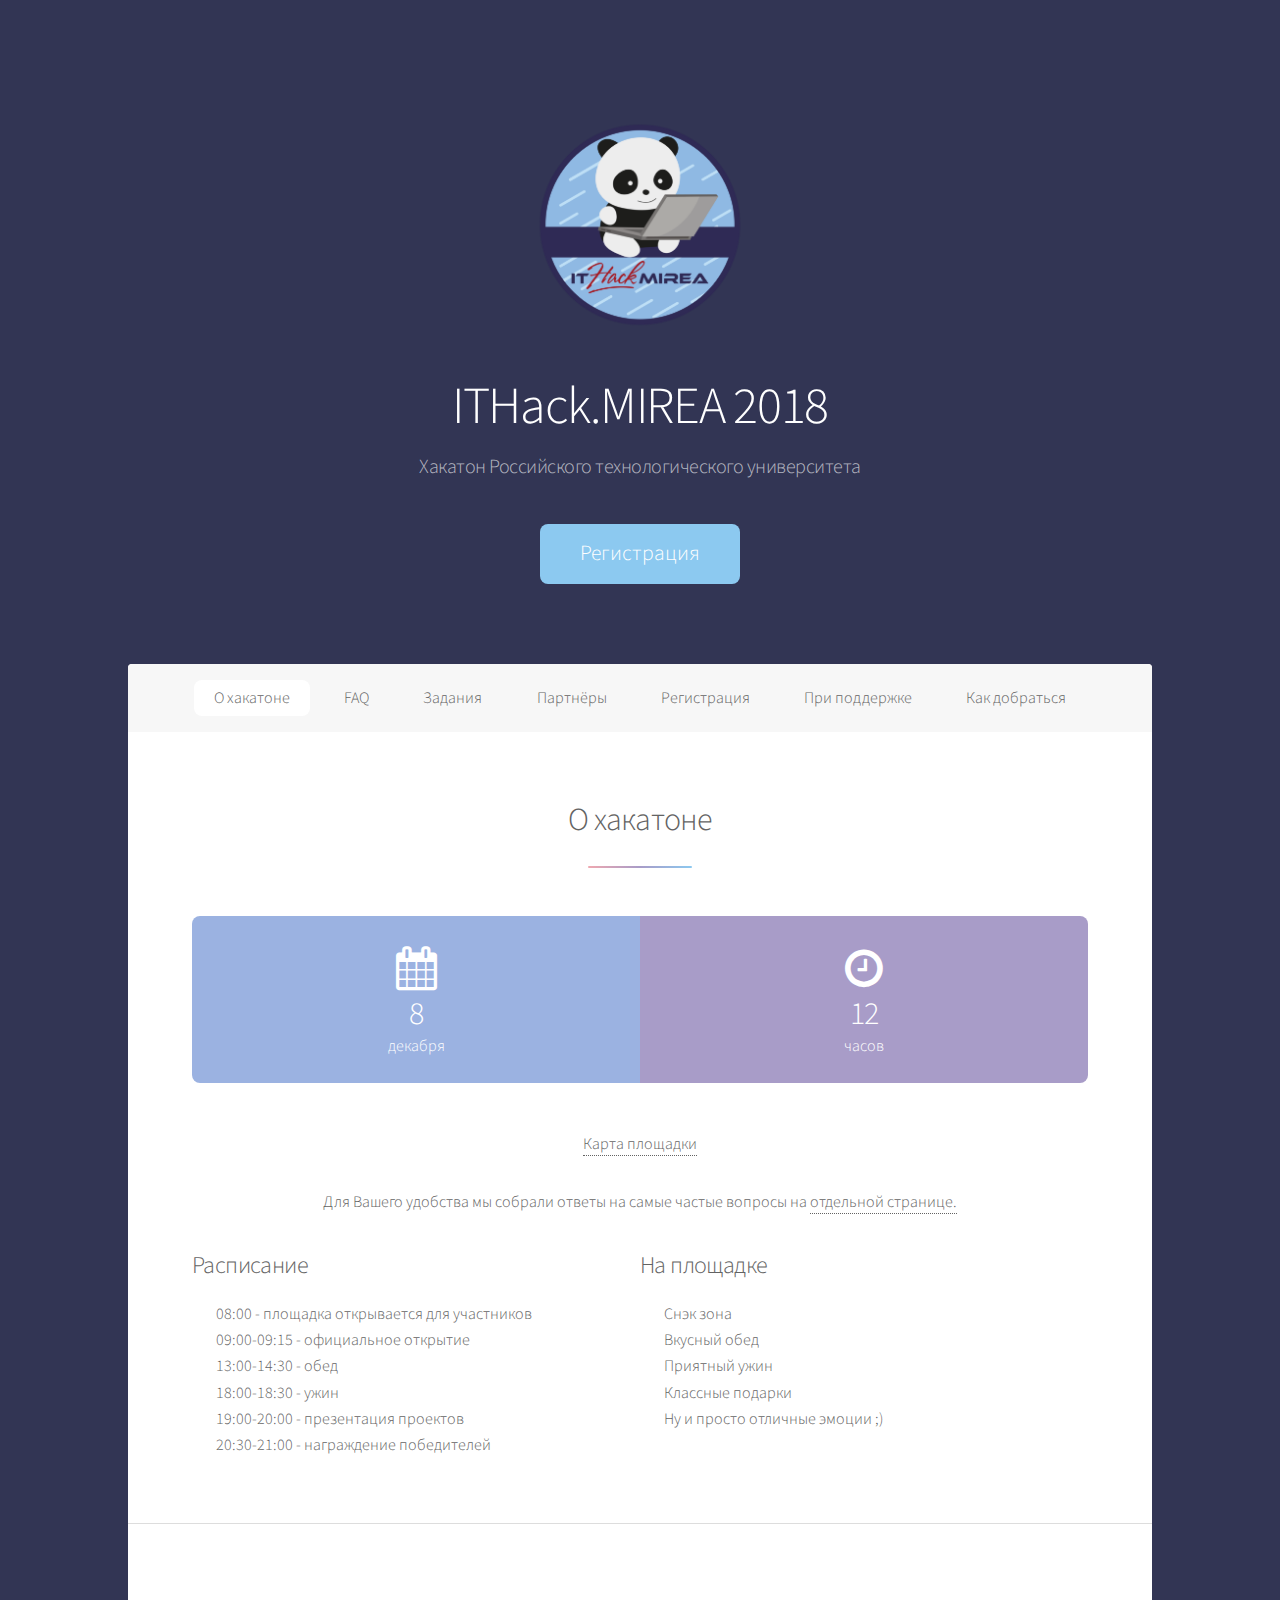
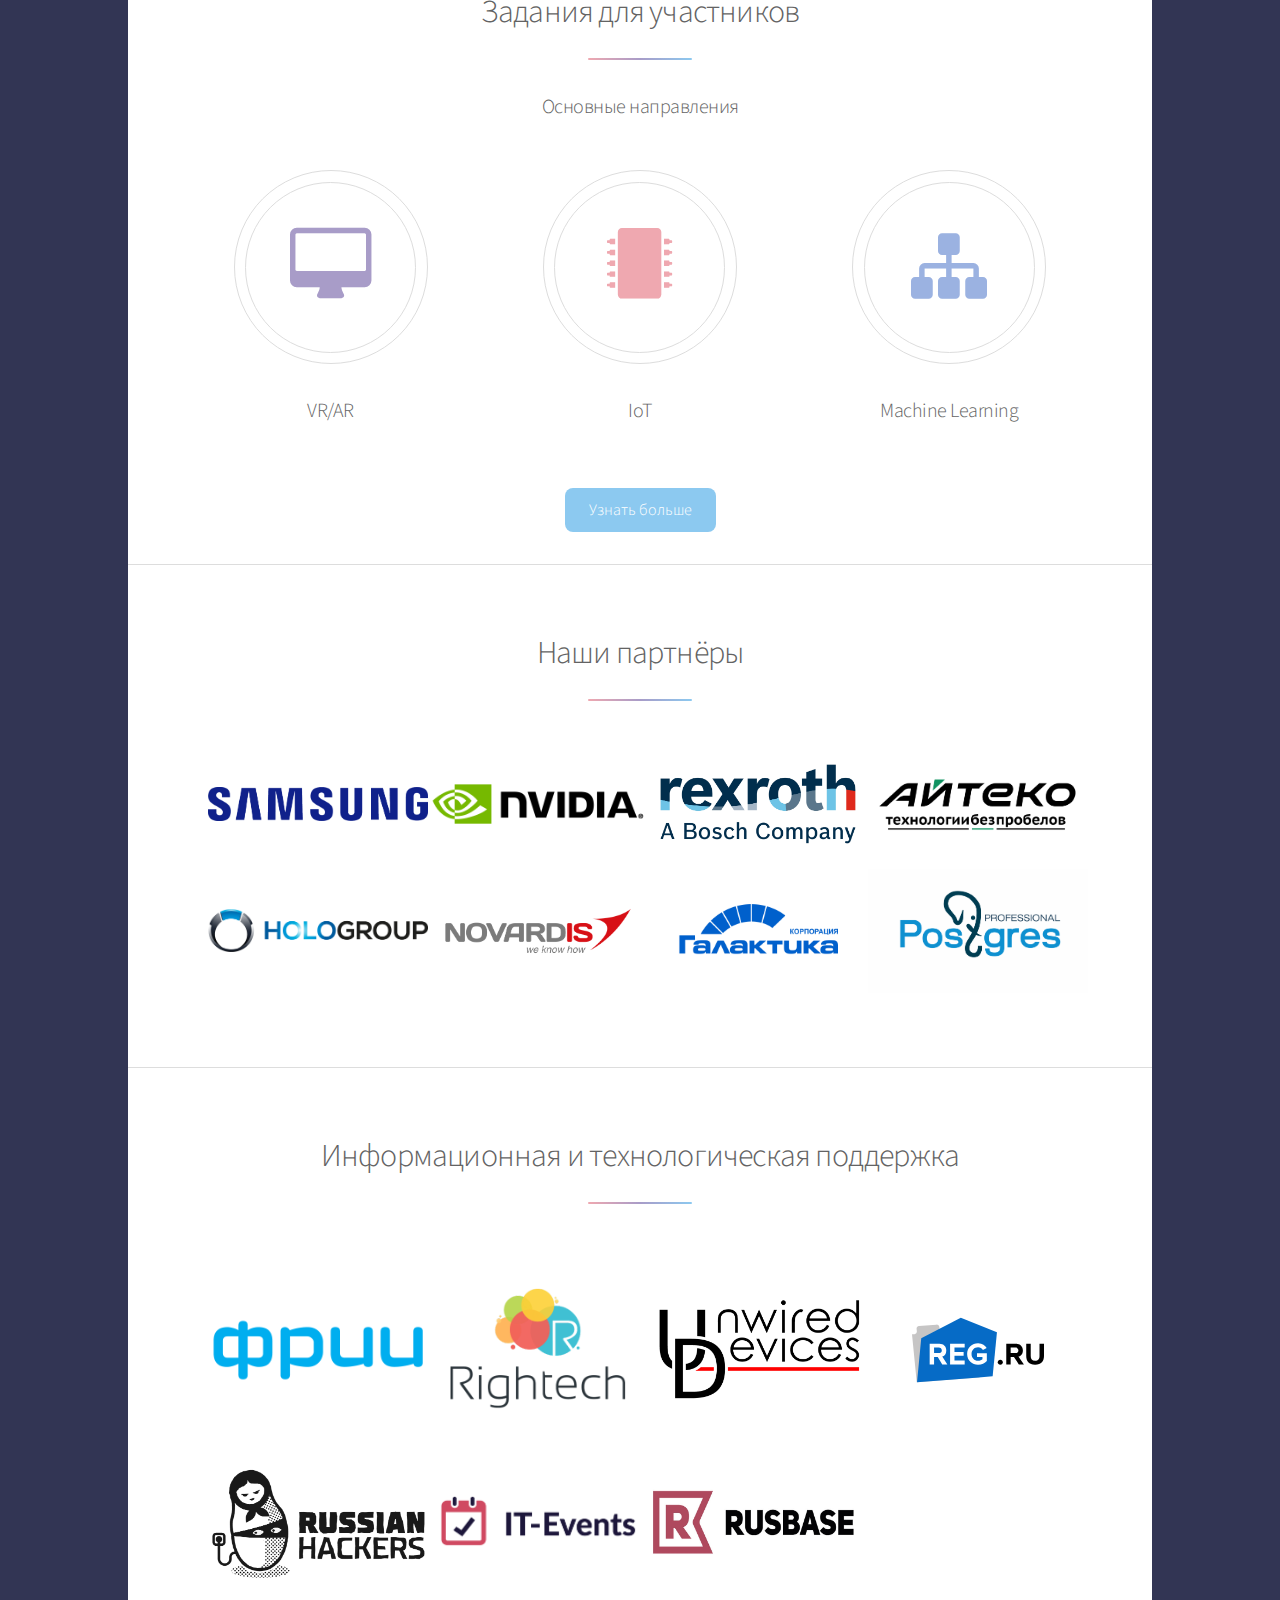
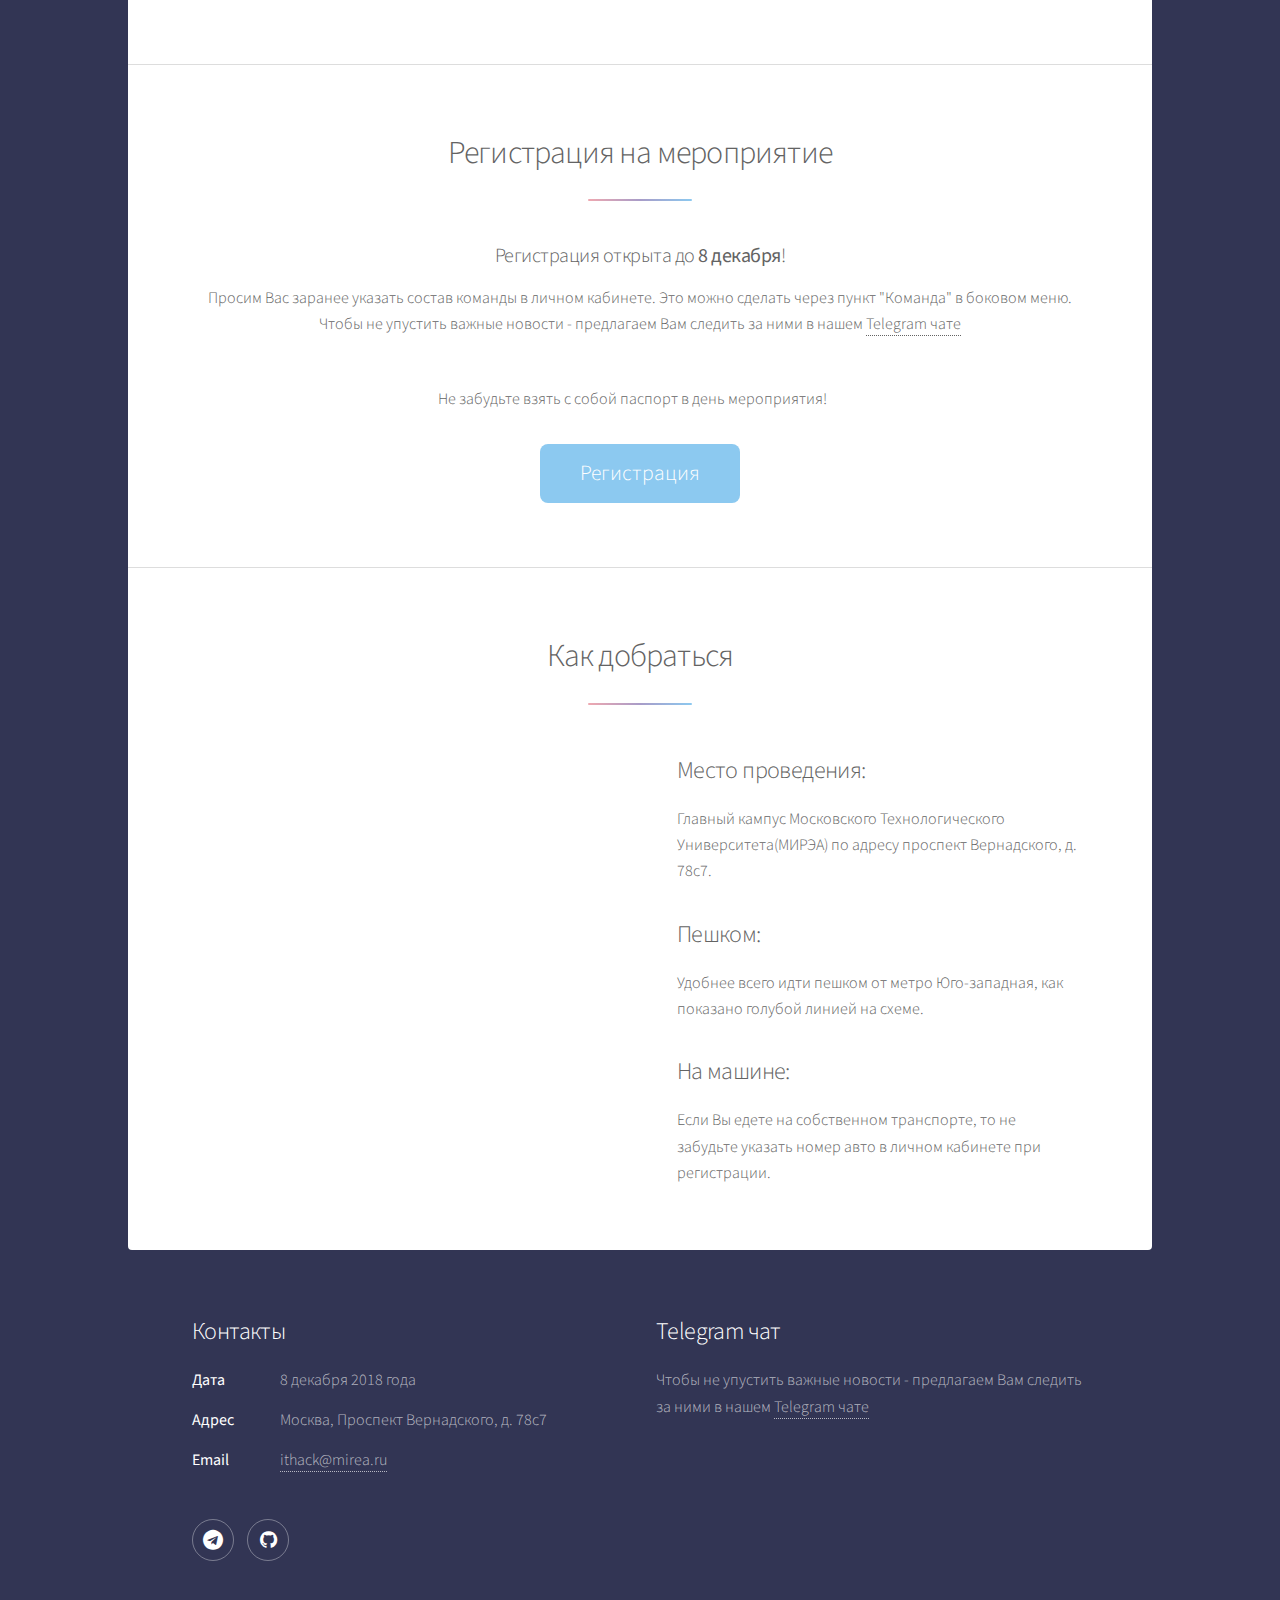
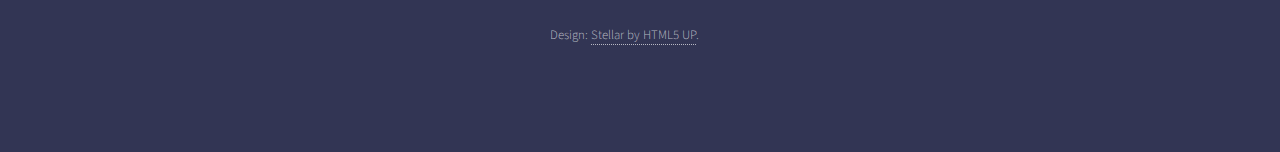
==== commit 635589e7: "fix russian hackers logo" ====
--- a/index.html
+++ b/index.html
@@ -235,7 +235,7 @@
         </li>
         <li>
           <a href="https://vk.com/russian_hackers">
-            <img src="images/info/rh.jpg" alt="Russian Hackers">
+            <img src="images/info/rh.png" alt="Russian Hackers">
           </a>
         </li>
         <li>
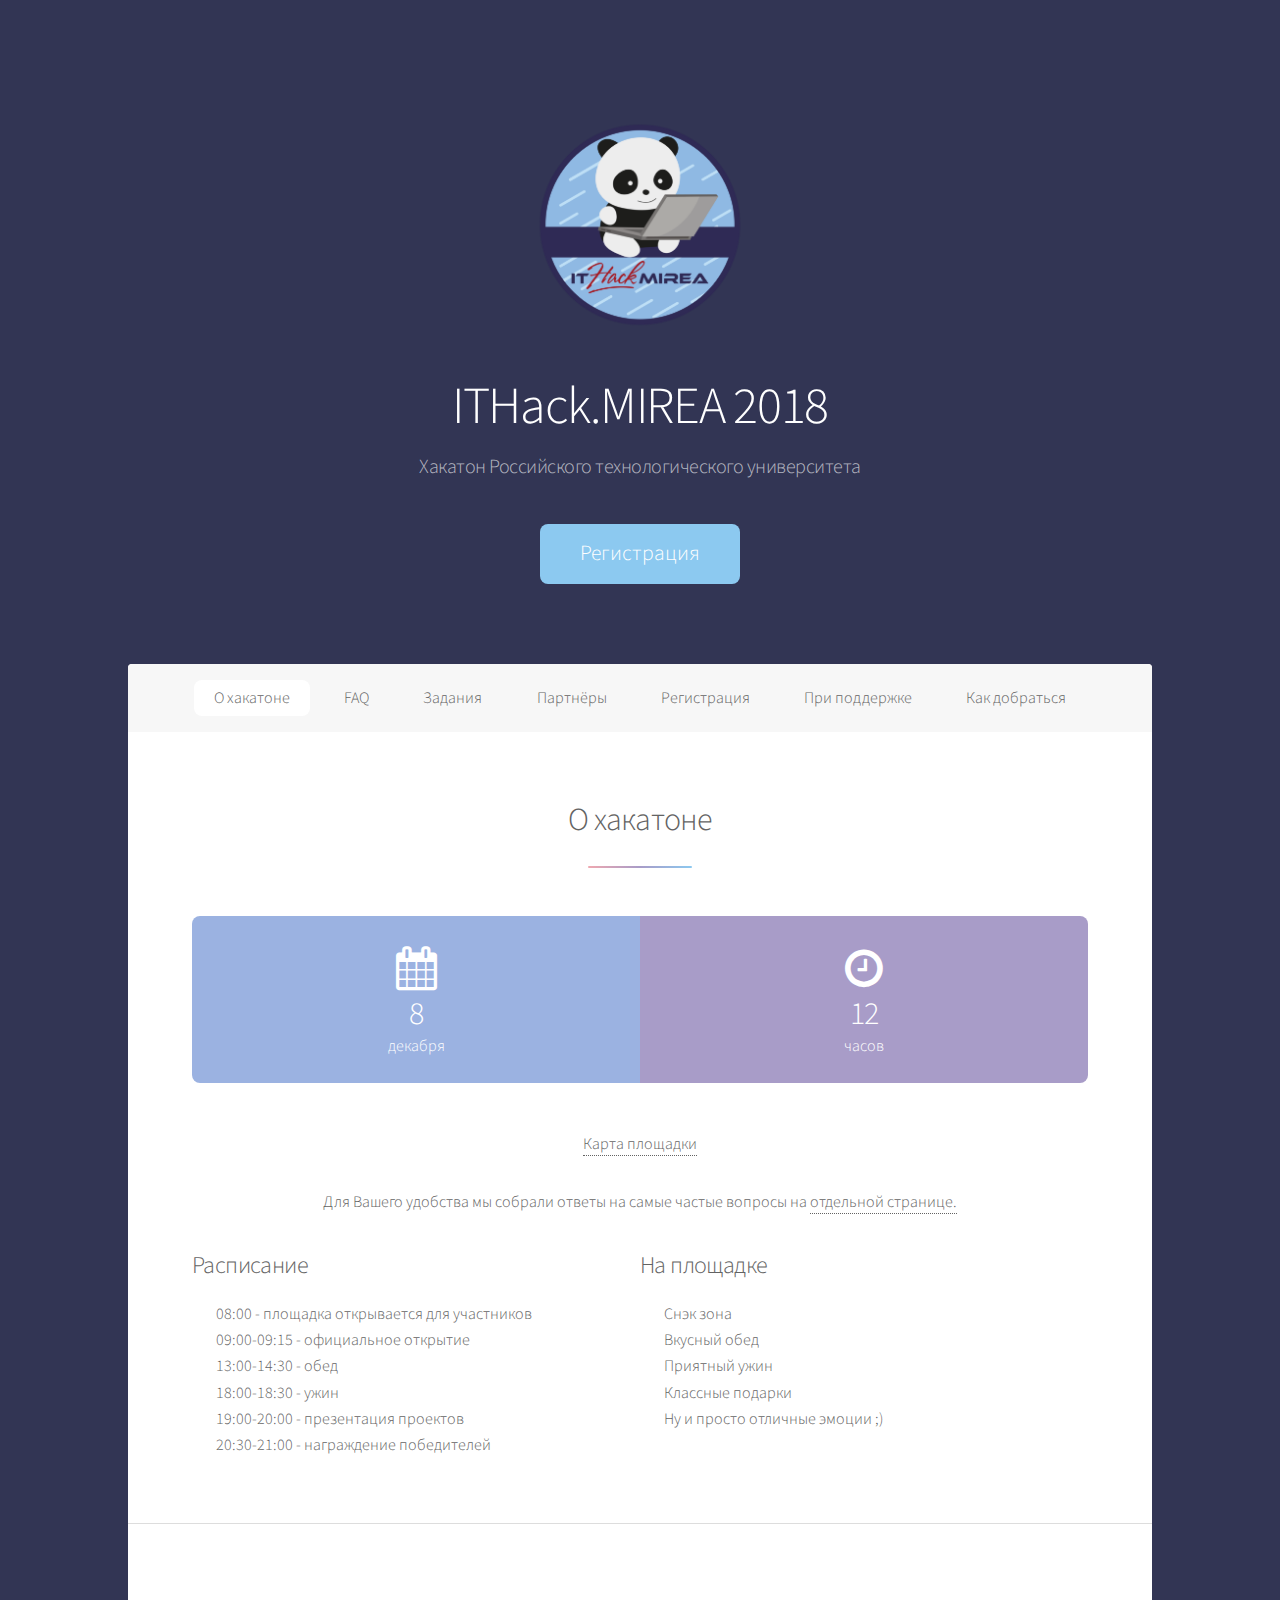
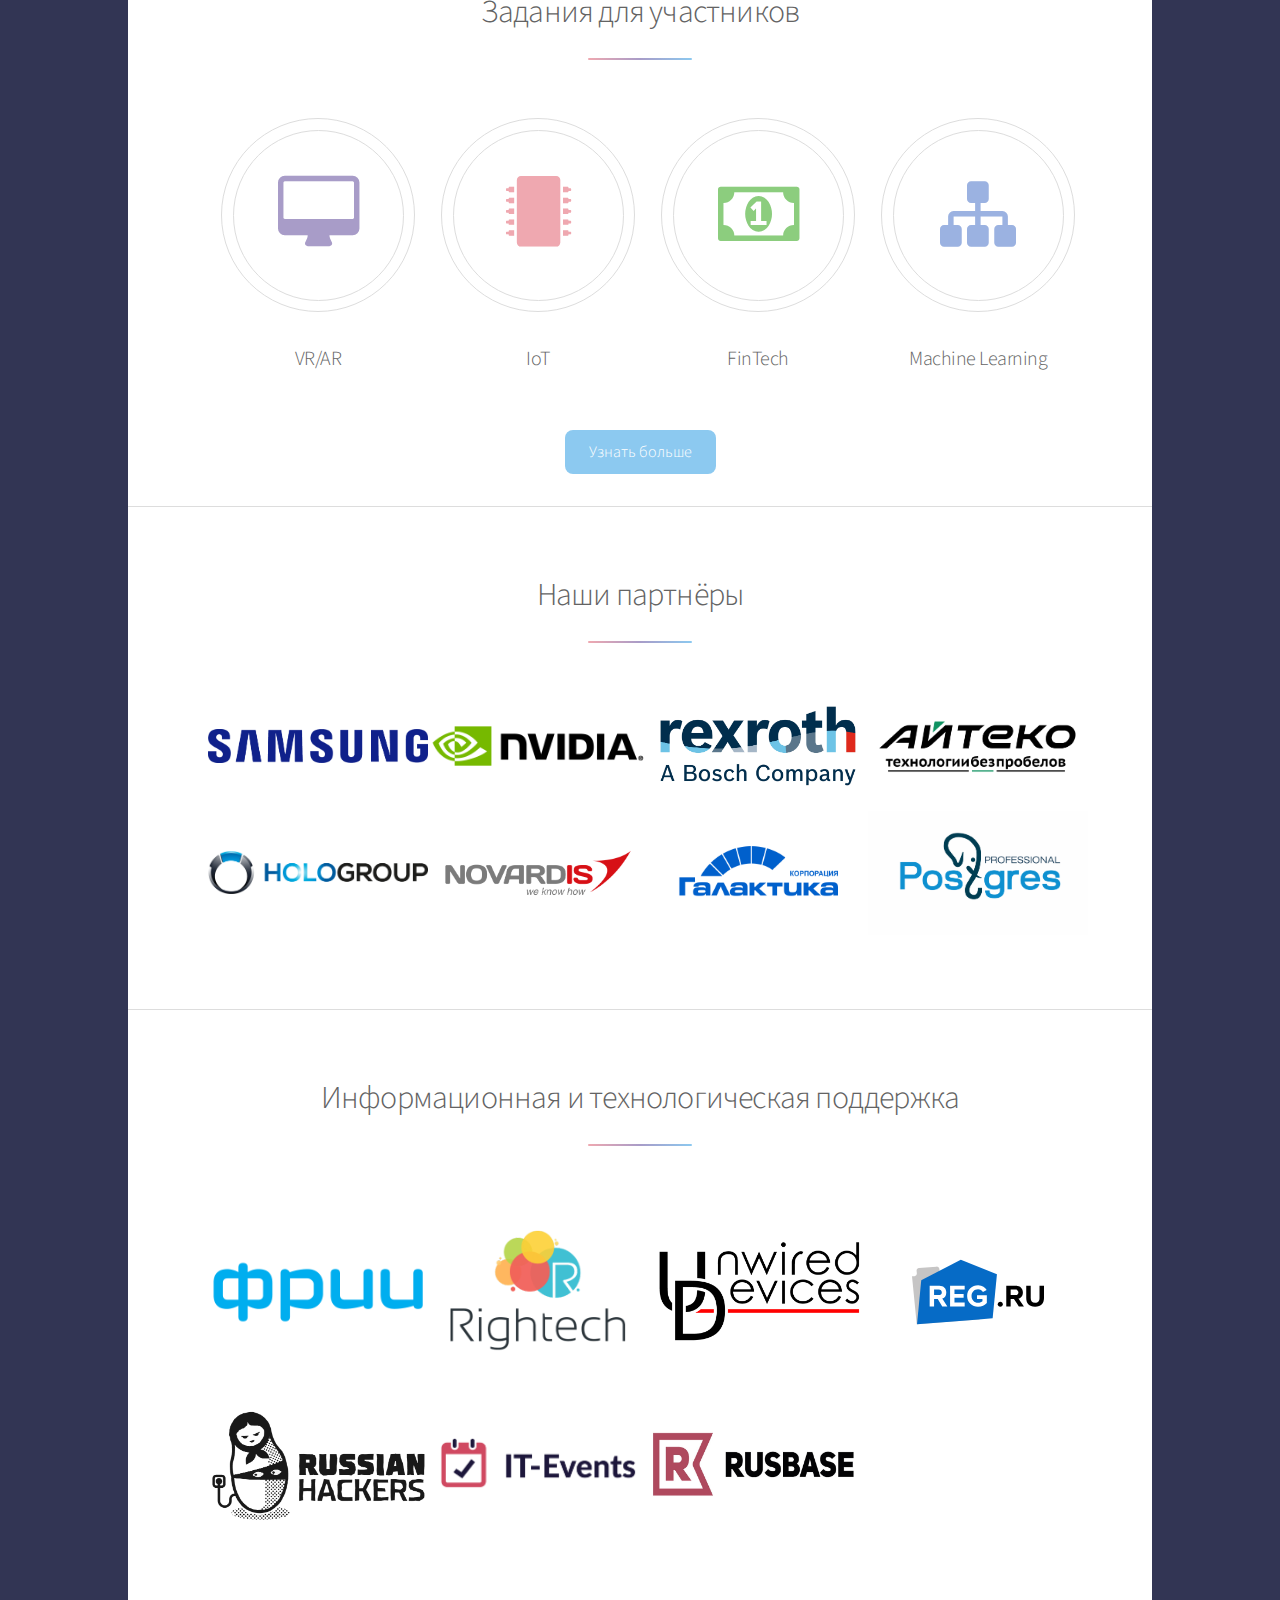
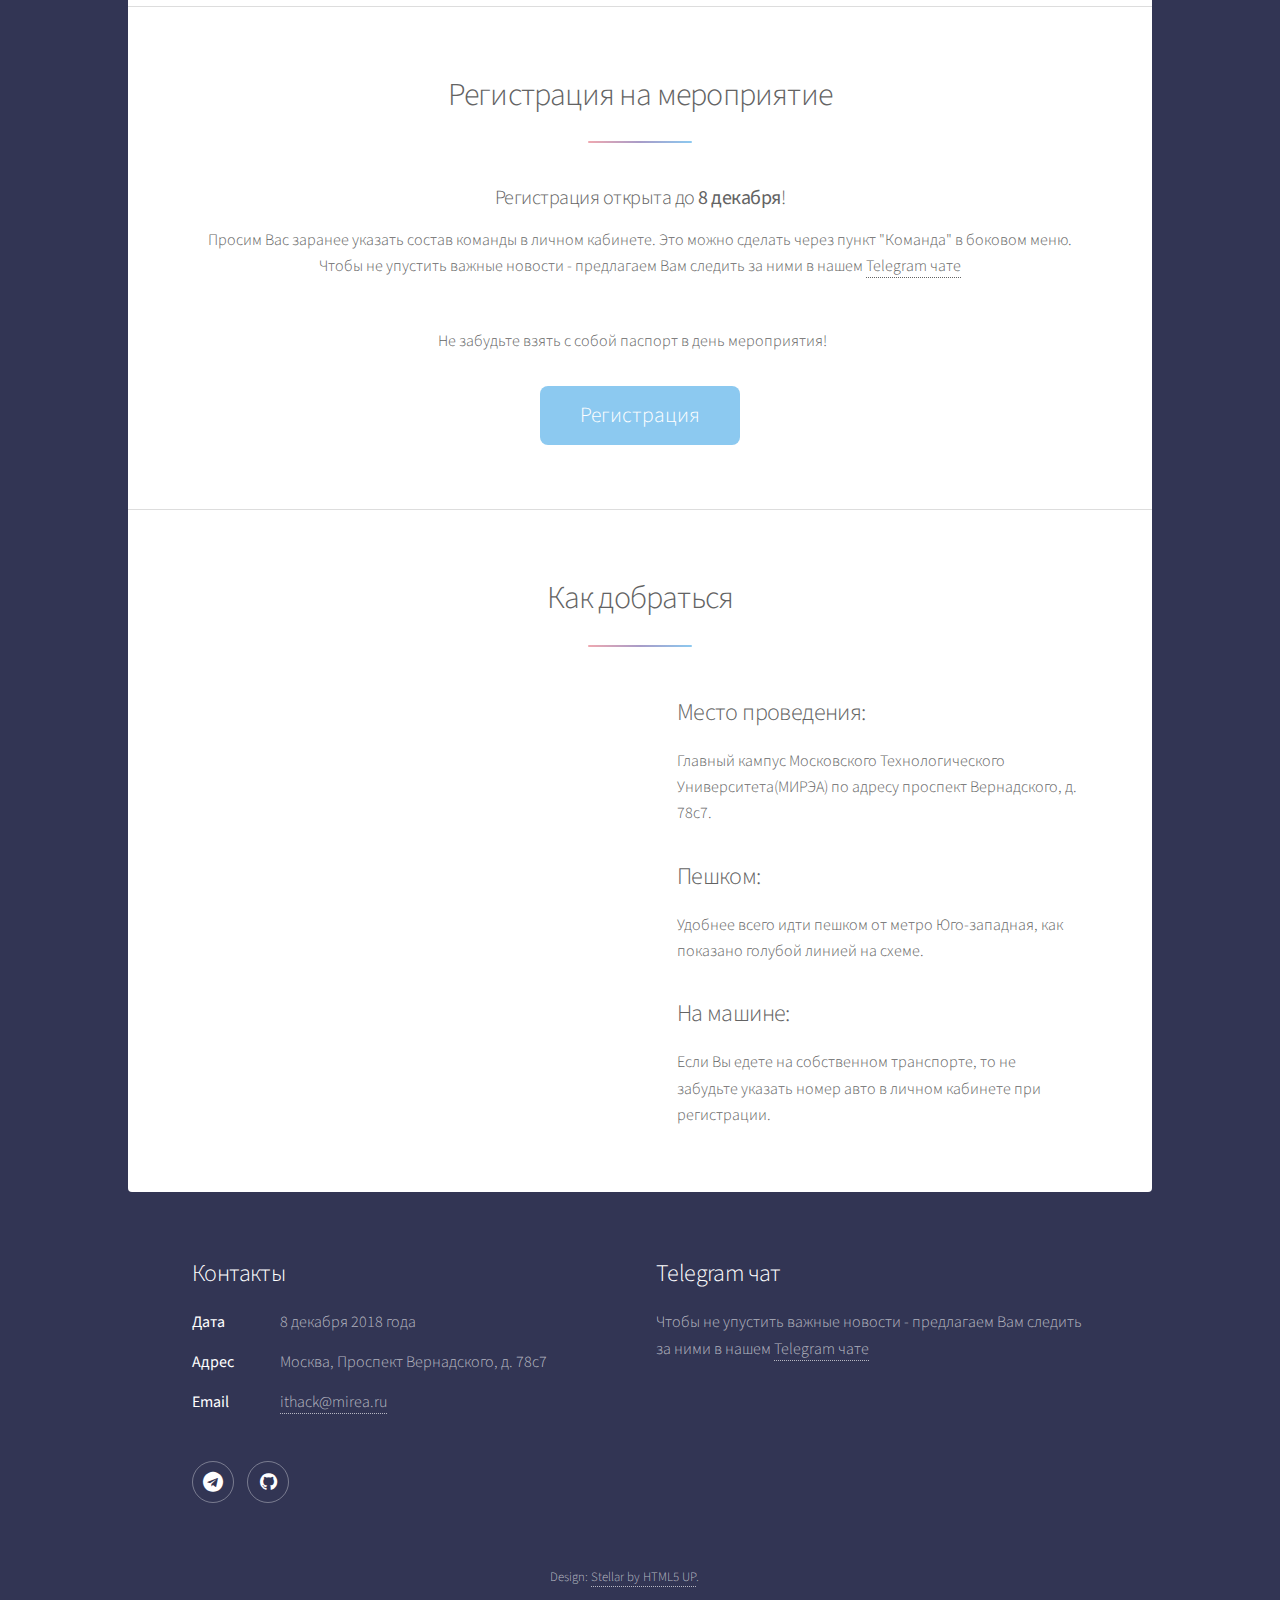
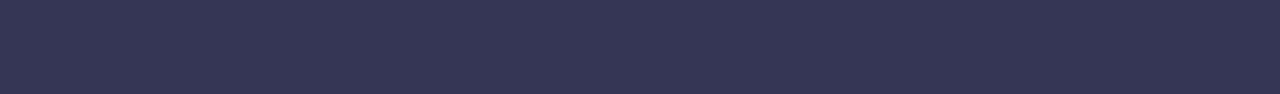
==== commit 48daf85b: "add new design for tasks section" ====
--- a/index.html
+++ b/index.html
@@ -142,26 +142,31 @@
     <section id="tasks" class="main special">
       <header class="major">
         <h2>Задания для участников</h2>
-        <h3>Основные направления</h3>
-      </header>
-
-      <ul class="features tasks-list__main">
+      </header>
+
+      <ul class="partners tasks-list__main">
         <li>
           <a href="./partners.html#tasks-vr">
             <span class="icon major style3 fa-desktop"></span>
-            <h3>VR/AR</h3>
+            <h3><span>VR/AR</span></h3>
           </a>
         </li>
         <li>
           <a href="./partners.html#tasks-iot">
             <span class="icon major style1 fa-microchip"></span>
-            <h3>IoT</h3>
+            <h3><span>IoT</span></h3>
+          </a>
+        </li>
+        <li>
+          <a href="./partners.html#tasks-fintech">
+            <span class="icon major style6 fa-money"></span>
+            <h3><span>FinTech</span></h3>
           </a>
         </li>
         <li>
           <a href="./partners.html#tasks-ml">
             <span class="icon major style4 fa-sitemap"></span>
-            <h3>Machine Learning</h3>
+            <h3><span>Machine Learning</span></h3>
           </a>
         </li>
       </ul>
--- a/assets/css/main.css
+++ b/assets/css/main.css
@@ -2366,6 +2366,10 @@
 			color: #8cc9f0;
 		}
 
+        .icon.style6 {
+            color: #8CCD7E;
+        }
+
 		@media screen and (max-width: 1680px) {
 
 			.icon.major:before {
--- a/assets/css/adds.css
+++ b/assets/css/adds.css
@@ -140,6 +140,10 @@
 
 .tasks-list__main a{
     border-bottom: 0;
+}
+
+.tasks-list__main a:hover h3 span{
+    border-bottom: dotted 1px;
 }
 
 .tasks-list__main span:before{
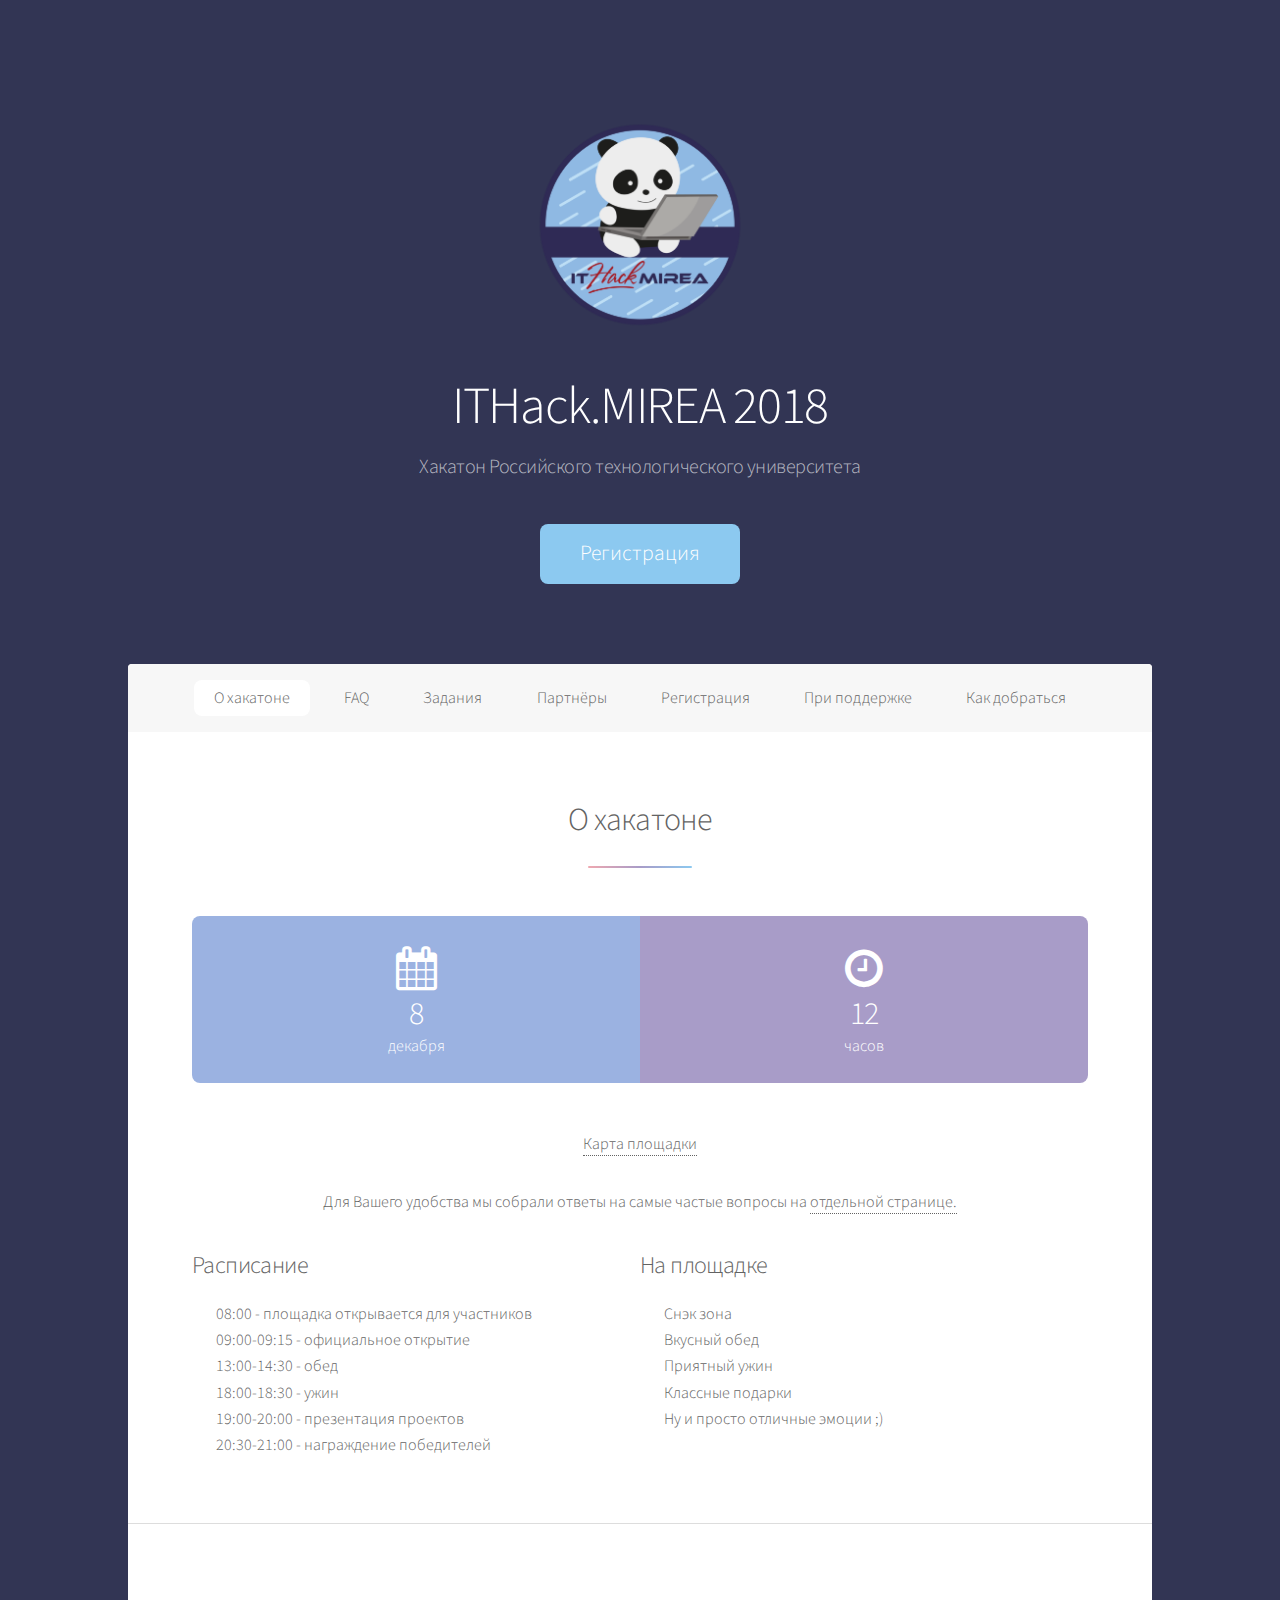
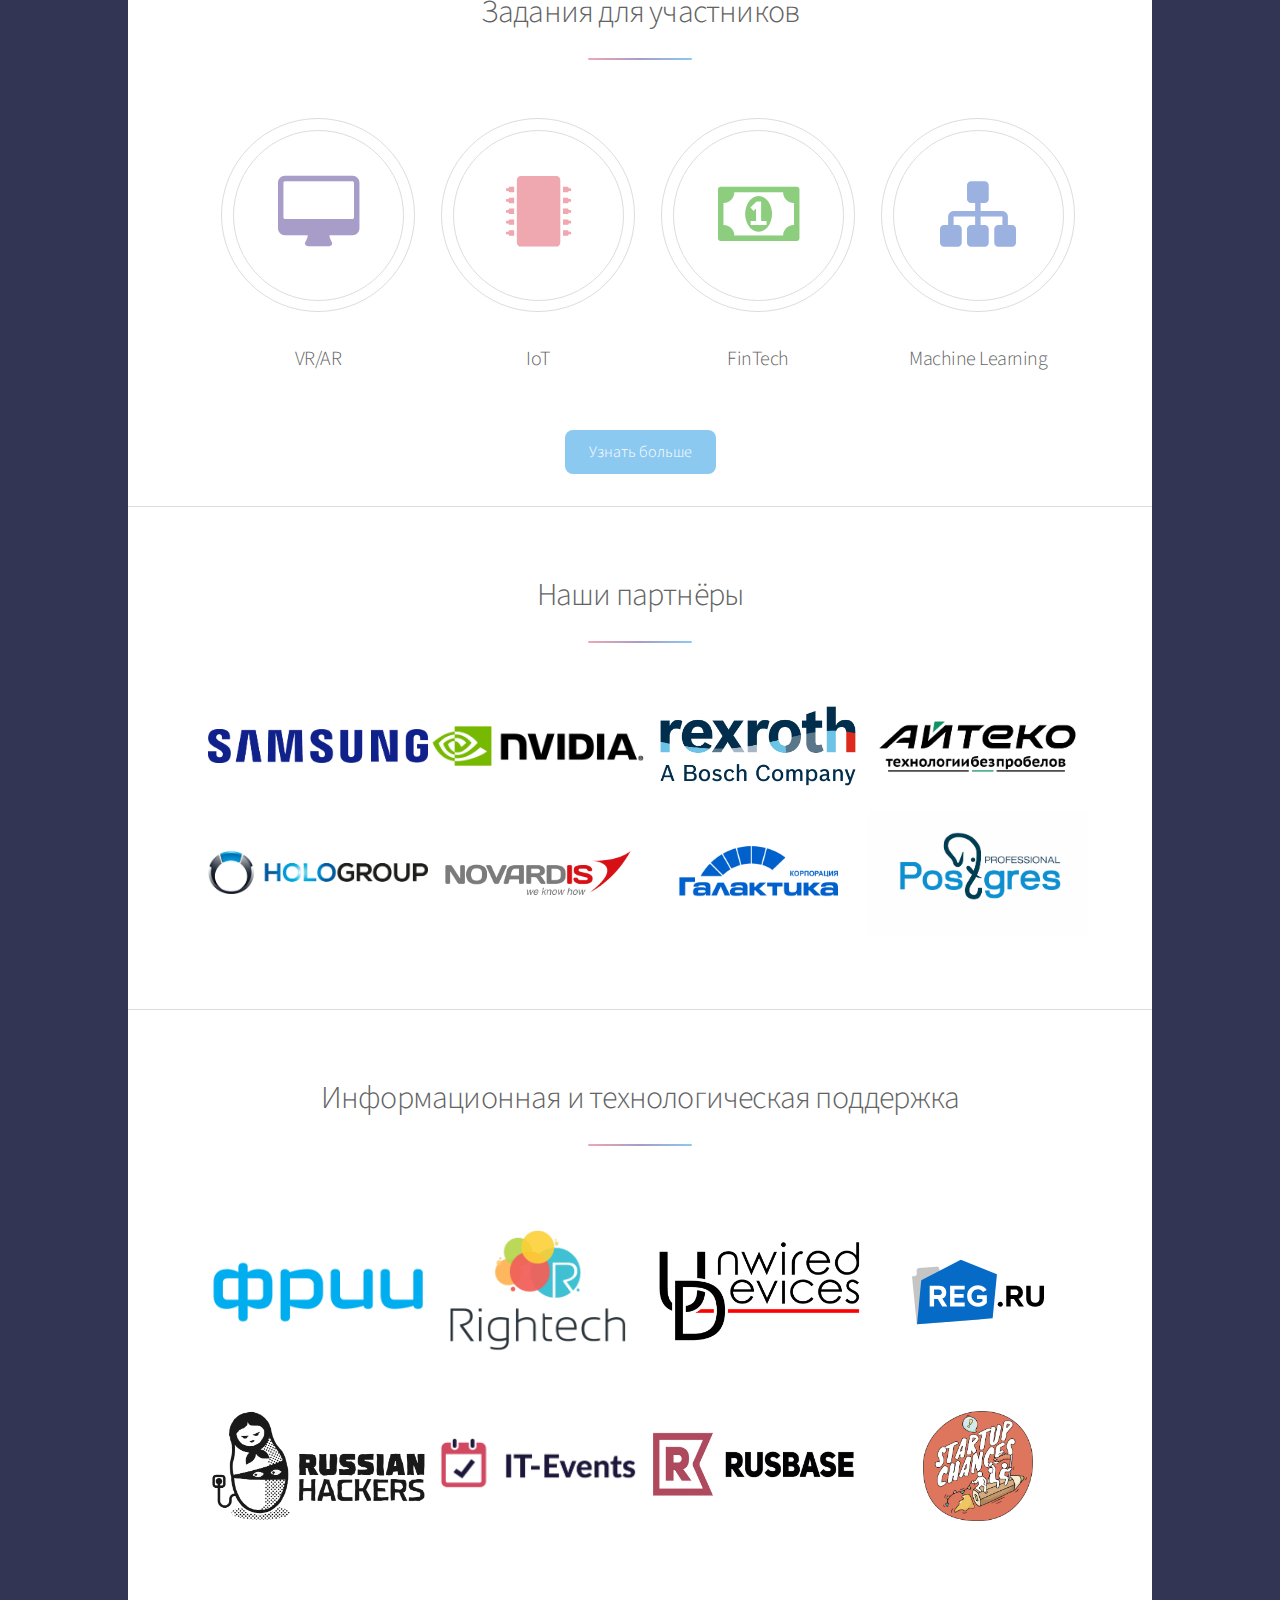
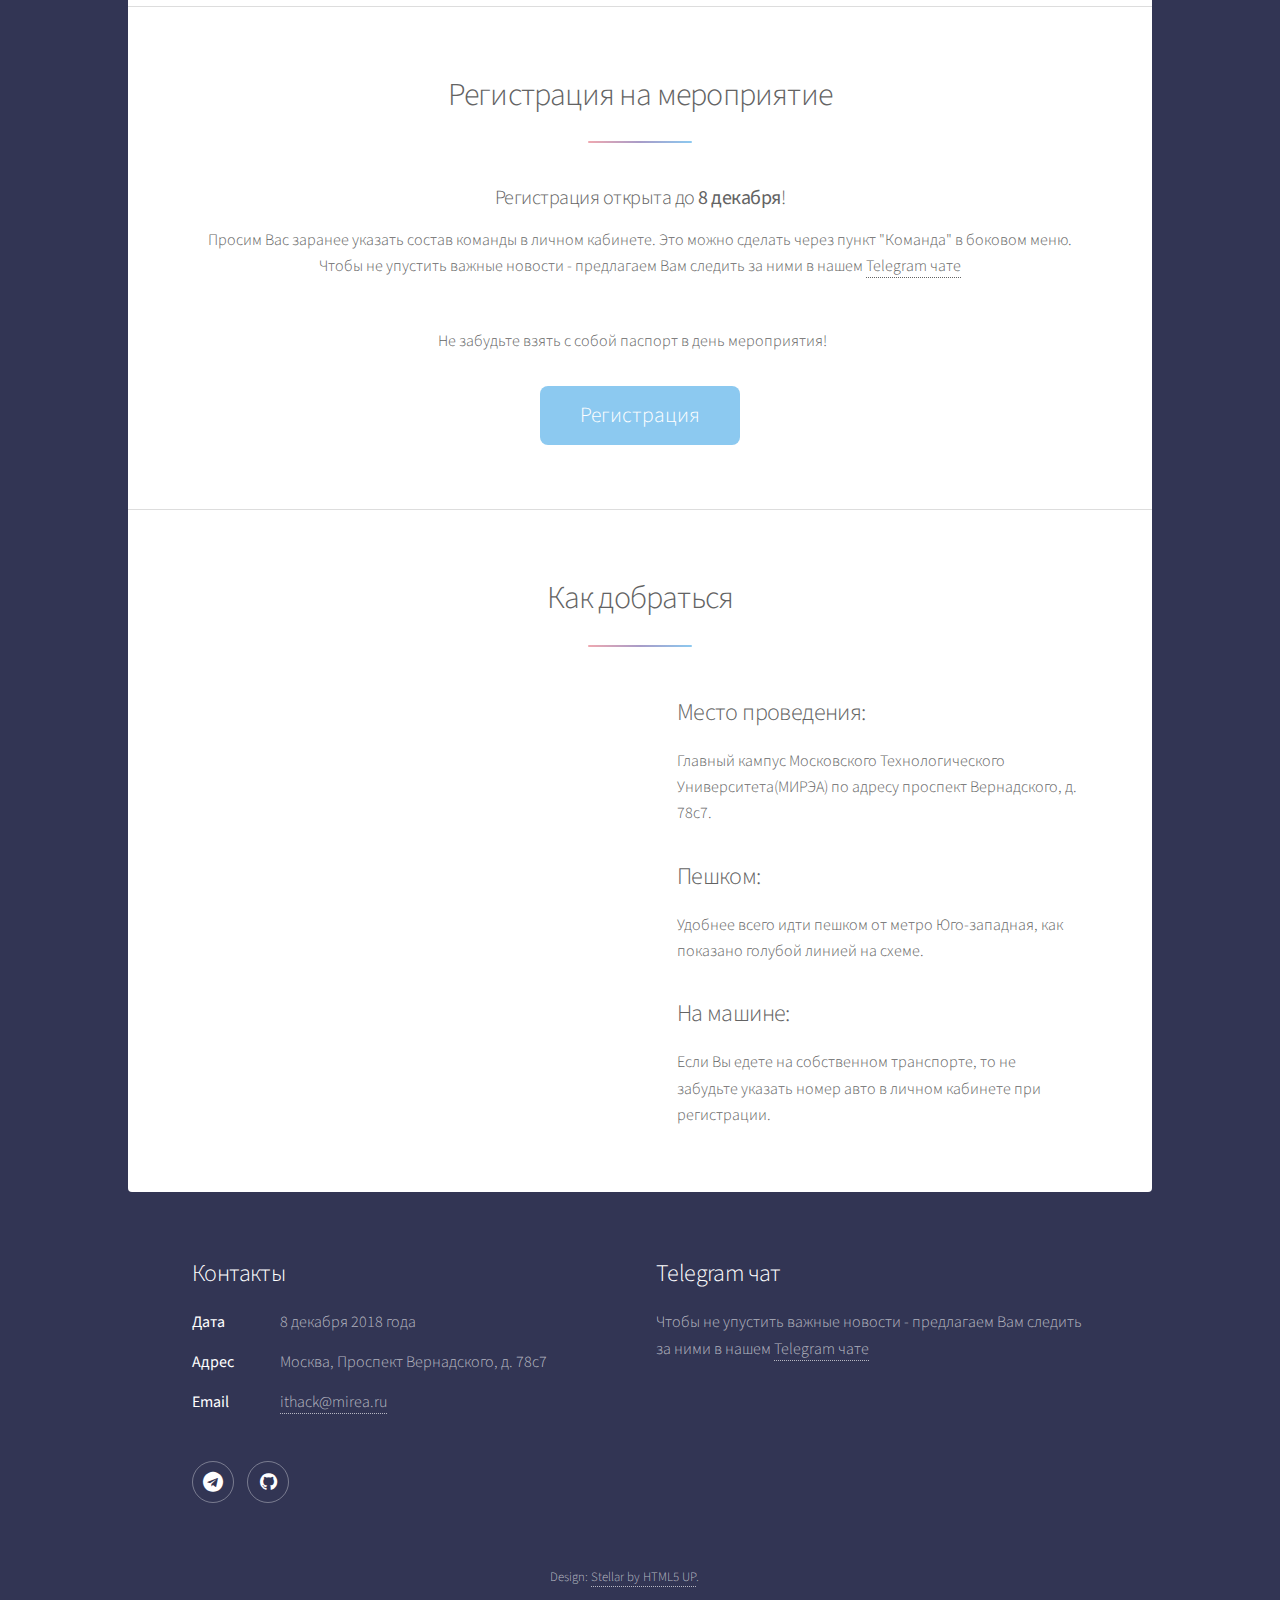
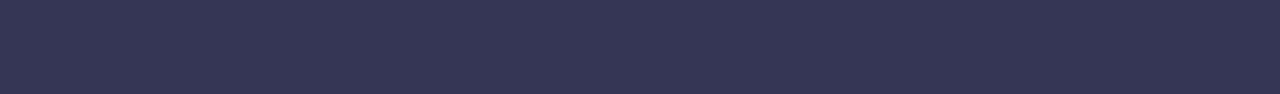
==== commit 98a14ff8: "add startup chances as partner" ====
--- a/index.html
+++ b/index.html
@@ -83,7 +83,7 @@
         </li>
       </ul>
 
-      <p><a href="javascript:void(0);">Карта площадки</a></p>
+      <p><a href="./map.html">Карта площадки</a></p>
       <p>Для Вашего удобства мы собрали ответы на самые частые вопросы на <a href="./faq.html">отдельной странице.</a></p>
 
       <div class="about-wrap">
@@ -253,11 +253,11 @@
             <img src="images/info/rusbase-logo.jpg" alt="RusBase">
           </a>
         </li>
-        <!--<li>-->
-          <!--<a href="">-->
-            <!--<img src="images/info/" alt="">-->
-          <!--</a>-->
-        <!--</li>-->
+        <li>
+          <a href="https://t.me/startupchances">
+            <img src="images/info/startup-chances.png" alt="Startup Chances" class="fix__width50">
+          </a>
+        </li>
       </ul>
     </section>
 
--- a/assets/css/adds.css
+++ b/assets/css/adds.css
@@ -312,4 +312,8 @@
 
 .links-no-border a{
     border-bottom: 0;
+}
+
+.fix__width50{
+    width: 50%;
 }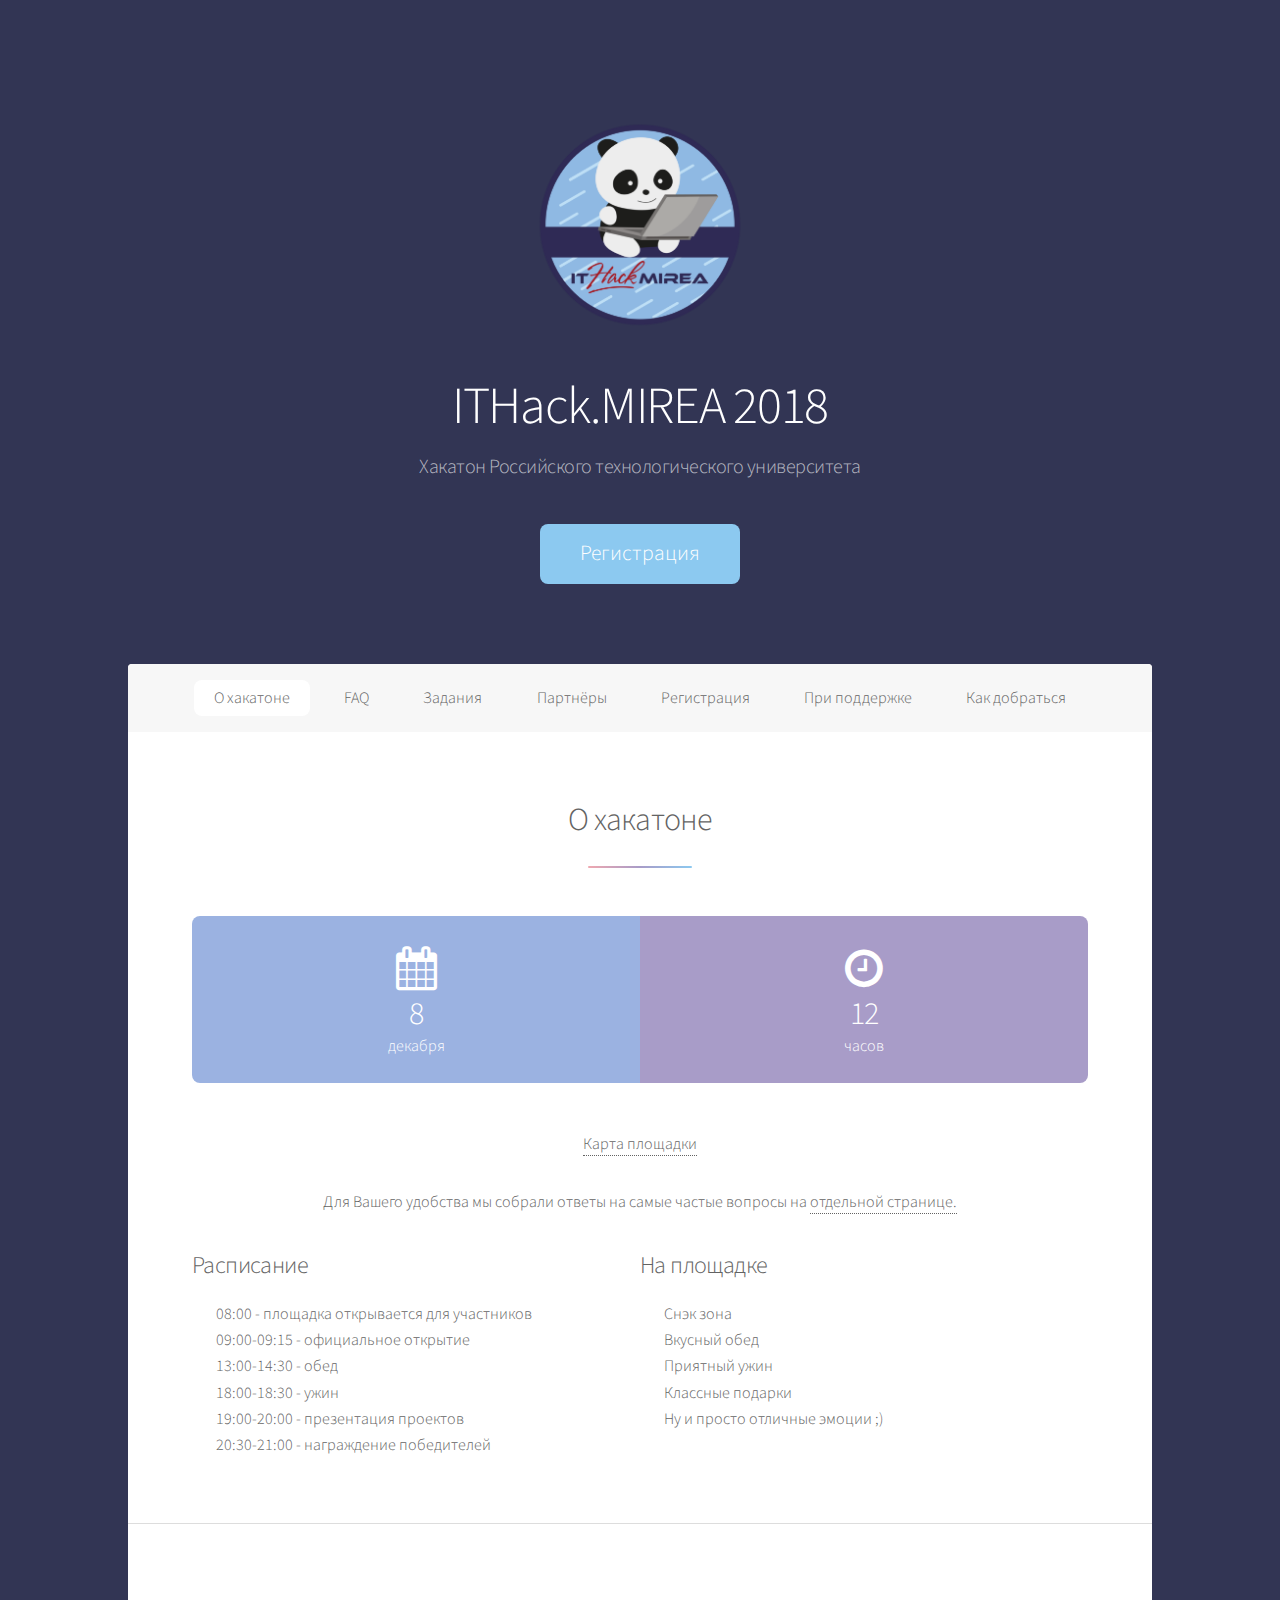
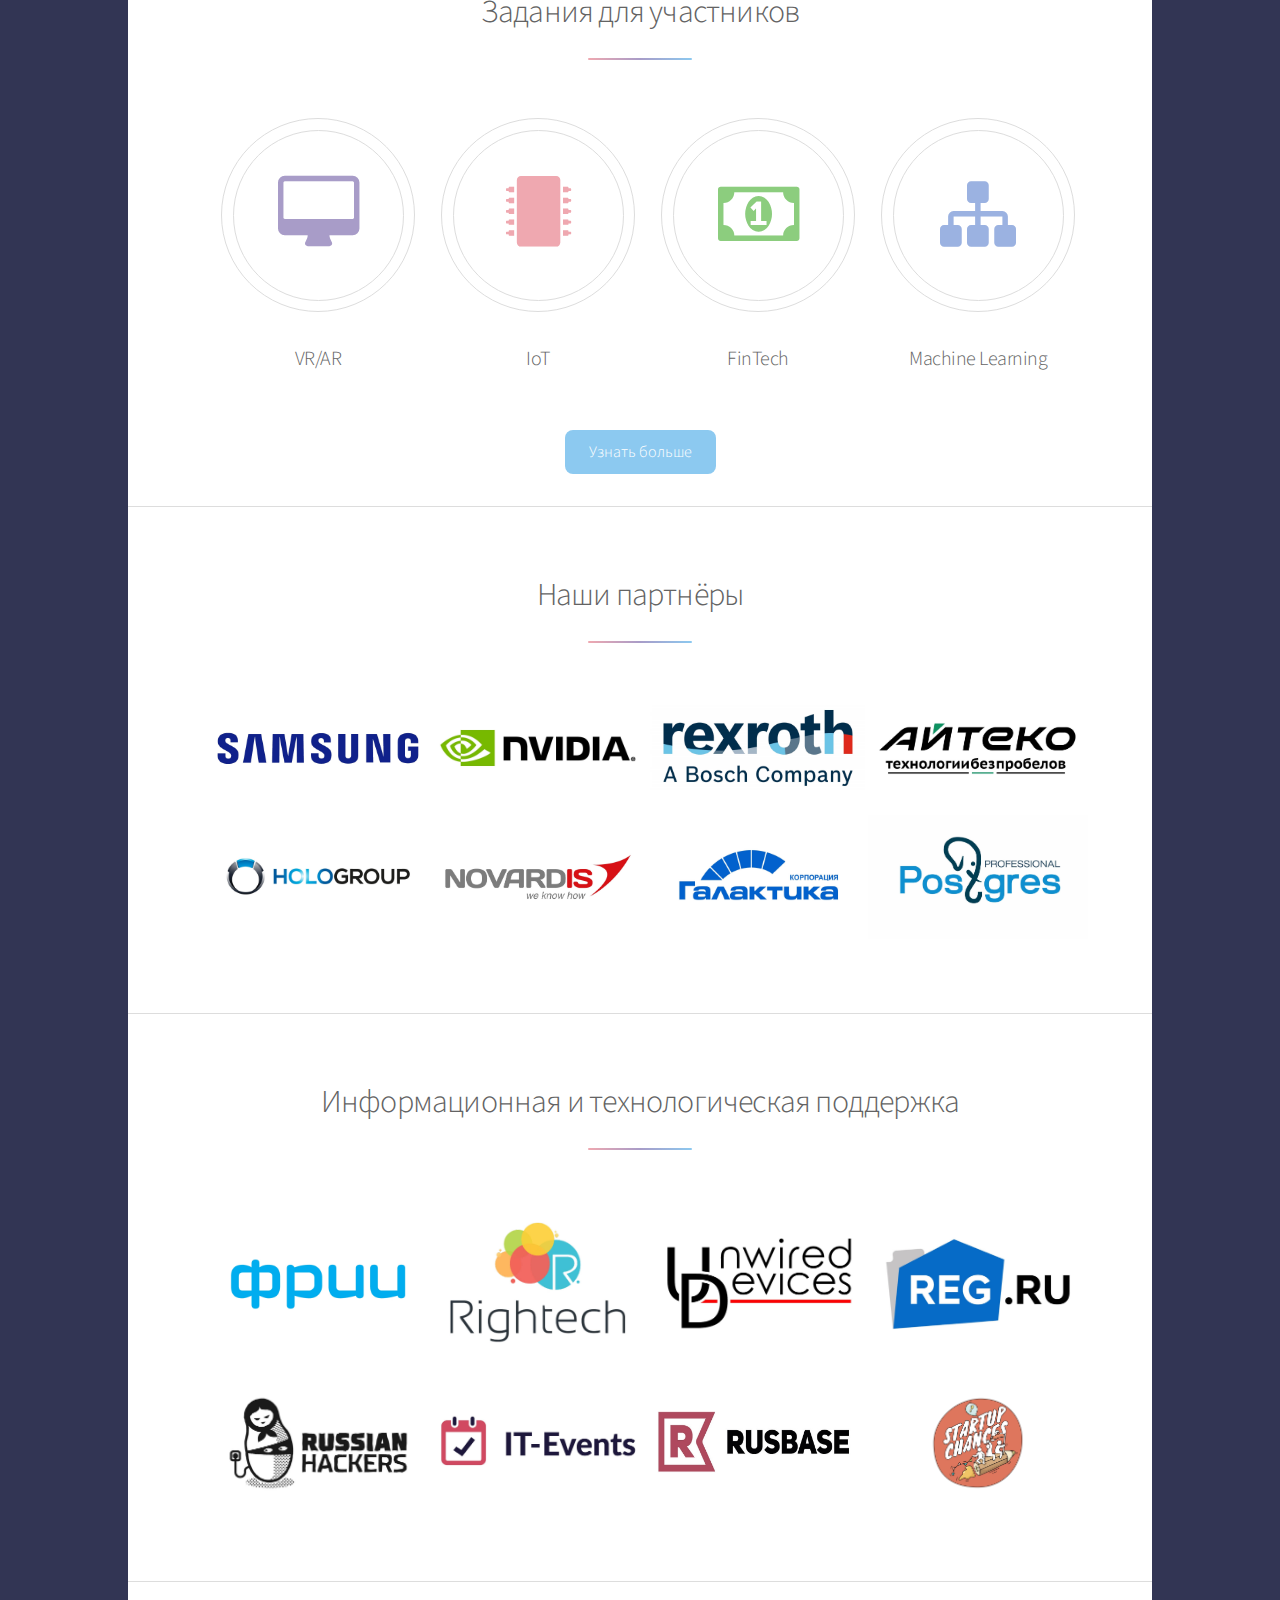
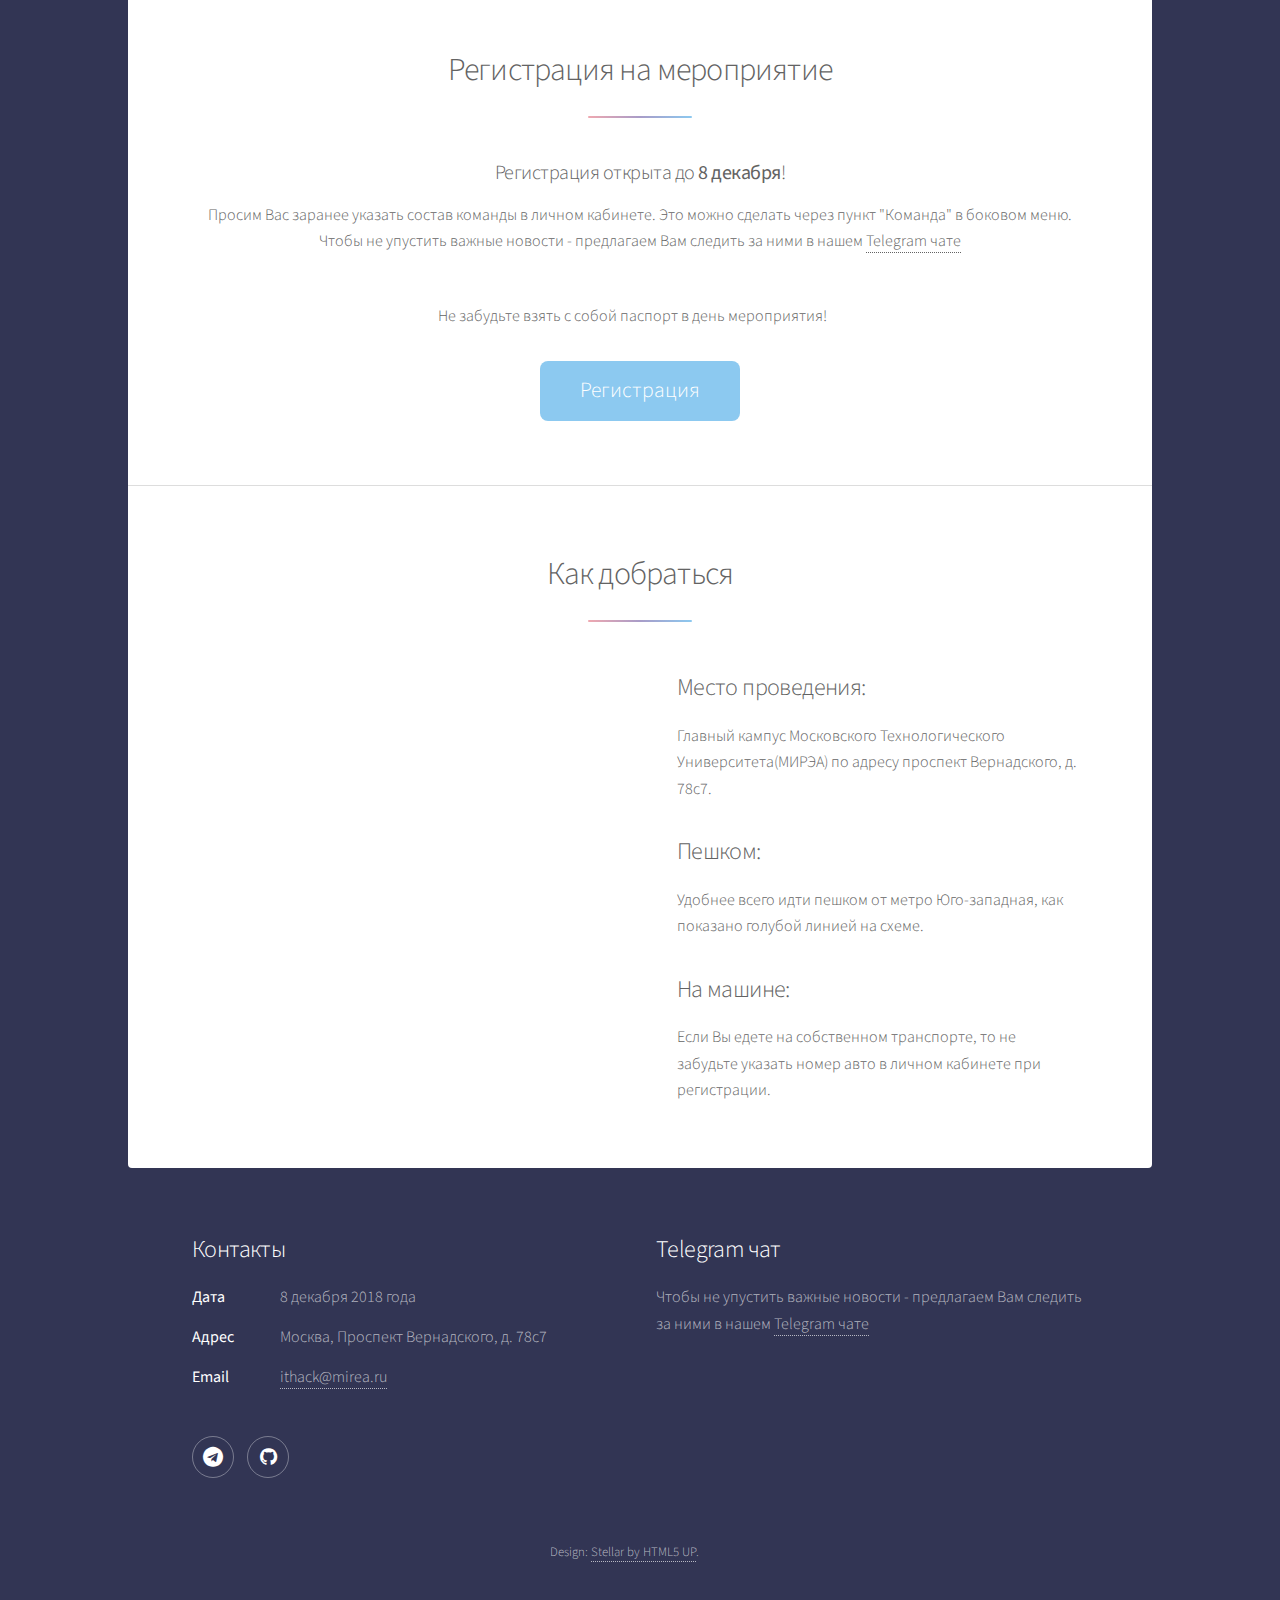
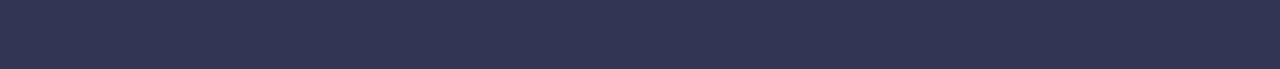
==== commit 7c8959e9: "change all partners' logos to minified jpg with white background for compatibility with color invers" ====
--- a/index.html
+++ b/index.html
@@ -184,29 +184,29 @@
 
       <ul class="partners links-no-border">
         <li>
-          <img src="images/partners/samsung.png" alt="Samsung">
-        </li>
-        <li>
-          <img src="images/info/nvidia.png" alt="Nvidia">
+          <img src="images/partners/samsung.jpg" alt="Samsung">
+        </li>
+        <li>
+          <img src="images/info/nvidia.jpg" alt="Nvidia">
         </li>
         <li>
           <img src="images/partners/bosch.jpg" alt="Bosch">
         </li>
         <li>
-          <img src="images/partners/i-teco.png" alt="Айтеко">
-        </li>
-
-        <li>
-          <img src="images/partners/hologroup.png" alt="HoloGroup">
-        </li>
-        <li>
-          <img src="images/partners/novardis.png" alt="Novardis">
-        </li>
-        <li>
-          <img src="images/partners/galaktika.png" alt="Корпорация Галактика">
-        </li>
-        <li>
-          <img src="images/partners/postgres-pro.png" alt="PostgresPro">
+          <img src="images/partners/i-teco.jpg" alt="Айтеко">
+        </li>
+
+        <li>
+          <img src="images/partners/hologroup.jpg" alt="HoloGroup">
+        </li>
+        <li>
+          <img src="images/partners/novardis.jpg" alt="Novardis">
+        </li>
+        <li>
+          <img src="images/partners/galaktika.jpg" alt="Корпорация Галактика">
+        </li>
+        <li>
+          <img src="images/partners/postgres-pro.jpg" alt="PostgresPro">
         </li>
       </ul>
     </section>
@@ -220,32 +220,32 @@
       <ul class="partners links-no-border">
         <li>
           <a href="https://www.iidf.ru/">
-            <img src="images/info/frii.png" alt="ФРИИ">
+            <img src="images/info/frii.jpg" alt="ФРИИ">
           </a>
         </li>
         <li>
           <a href="https://rightech.io/">
-            <img src="images/info/righttech.png" alt="RightTech">
+            <img src="images/info/righttech.jpg" alt="RightTech">
           </a>
         </li>
         <li>
           <a href="https://www.unwireddevices.com/">
-            <img src="images/info/unwired.png" alt="Unwired Devices">
+            <img src="images/info/unwired.jpg" alt="Unwired Devices">
           </a>
         </li>
         <li>
           <a href="https://www.reg.ru/">
-            <img src="images/info/regru.svg" alt="Reg.ru">
+            <img src="images/info/regru.jpg" alt="Reg.ru">
           </a>
         </li>
         <li>
           <a href="https://vk.com/russian_hackers">
-            <img src="images/info/rh.png" alt="Russian Hackers">
+            <img src="images/info/rh.jpg" alt="Russian Hackers">
           </a>
         </li>
         <li>
           <a href="https://it-events.com">
-            <img src="images/info/it-events.png" alt="IT-events.com">
+            <img src="images/info/it-events.jpg" alt="IT-events.com">
           </a>
         </li>
         <li>
@@ -255,7 +255,7 @@
         </li>
         <li>
           <a href="https://t.me/startupchances">
-            <img src="images/info/startup-chances.png" alt="Startup Chances" class="fix__width50">
+            <img src="images/info/startup-chances.jpg" alt="Startup Chances" class="fix__width50">
           </a>
         </li>
       </ul>
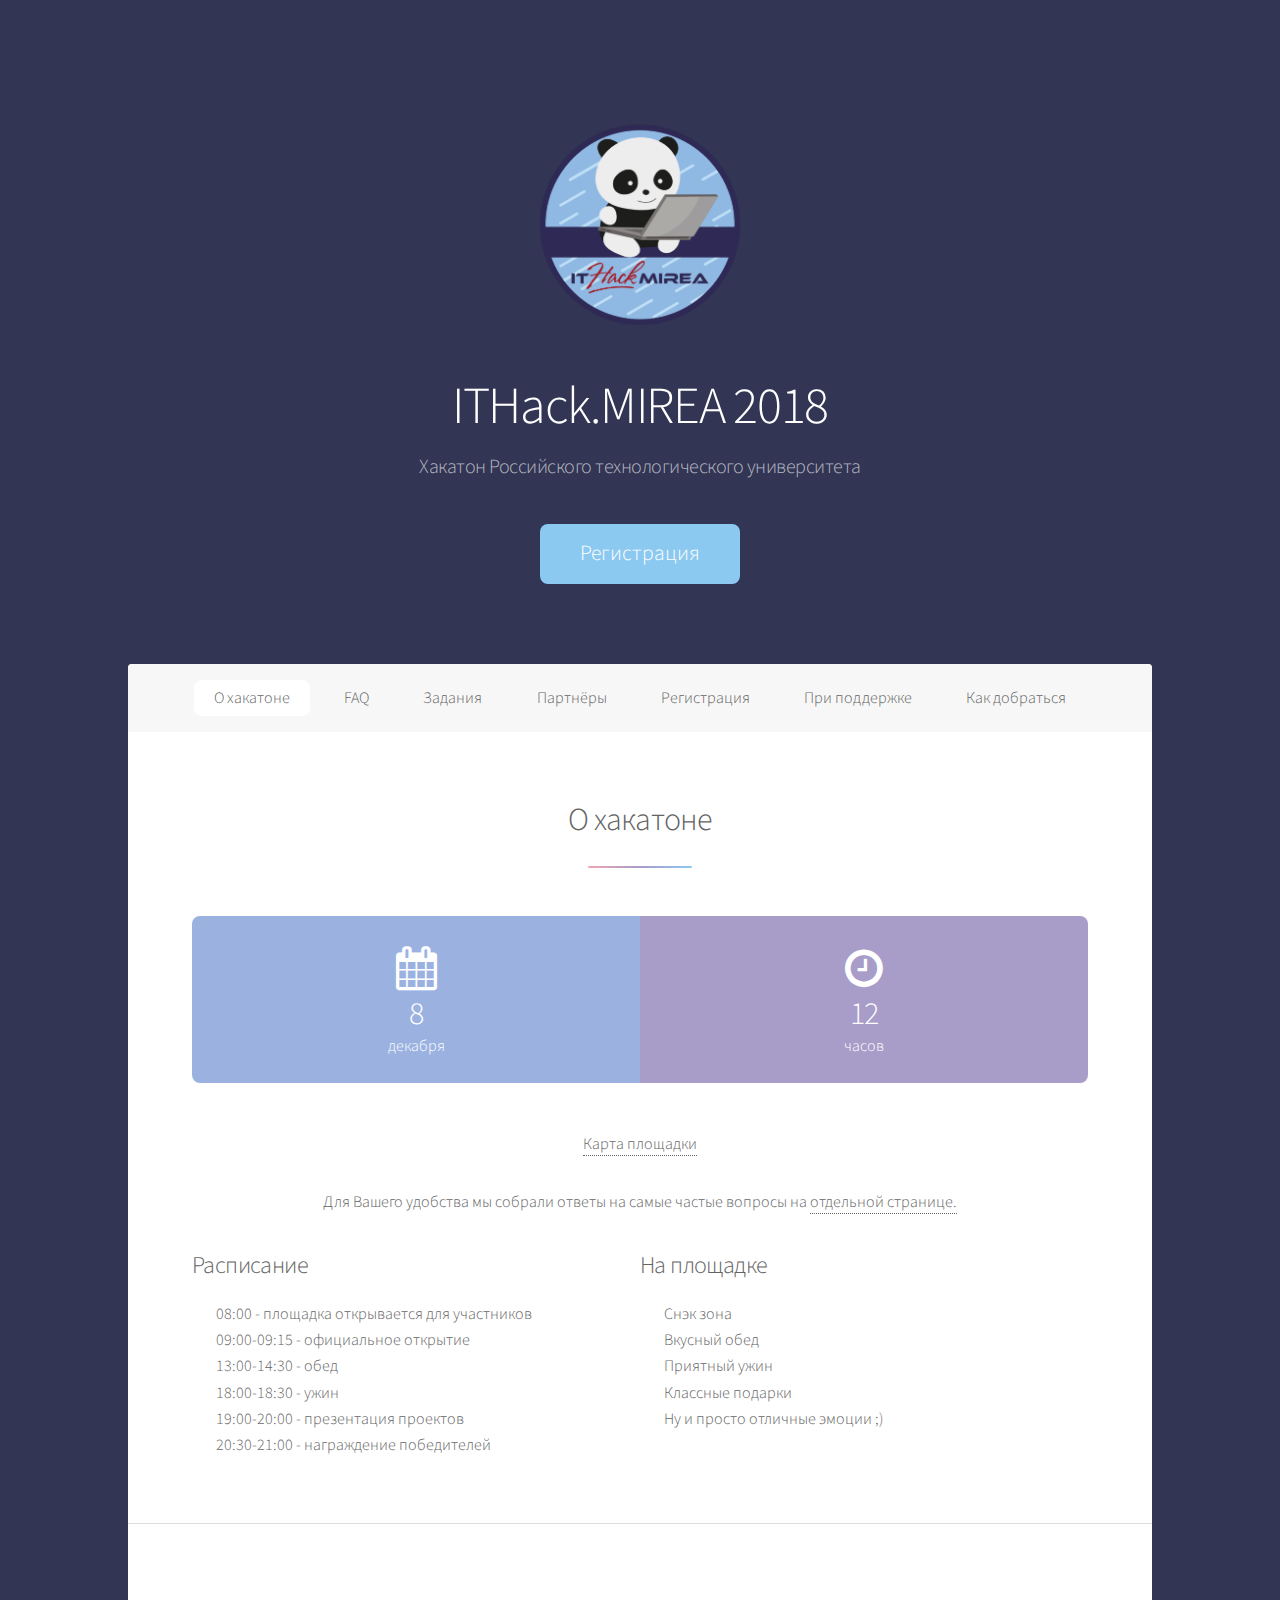
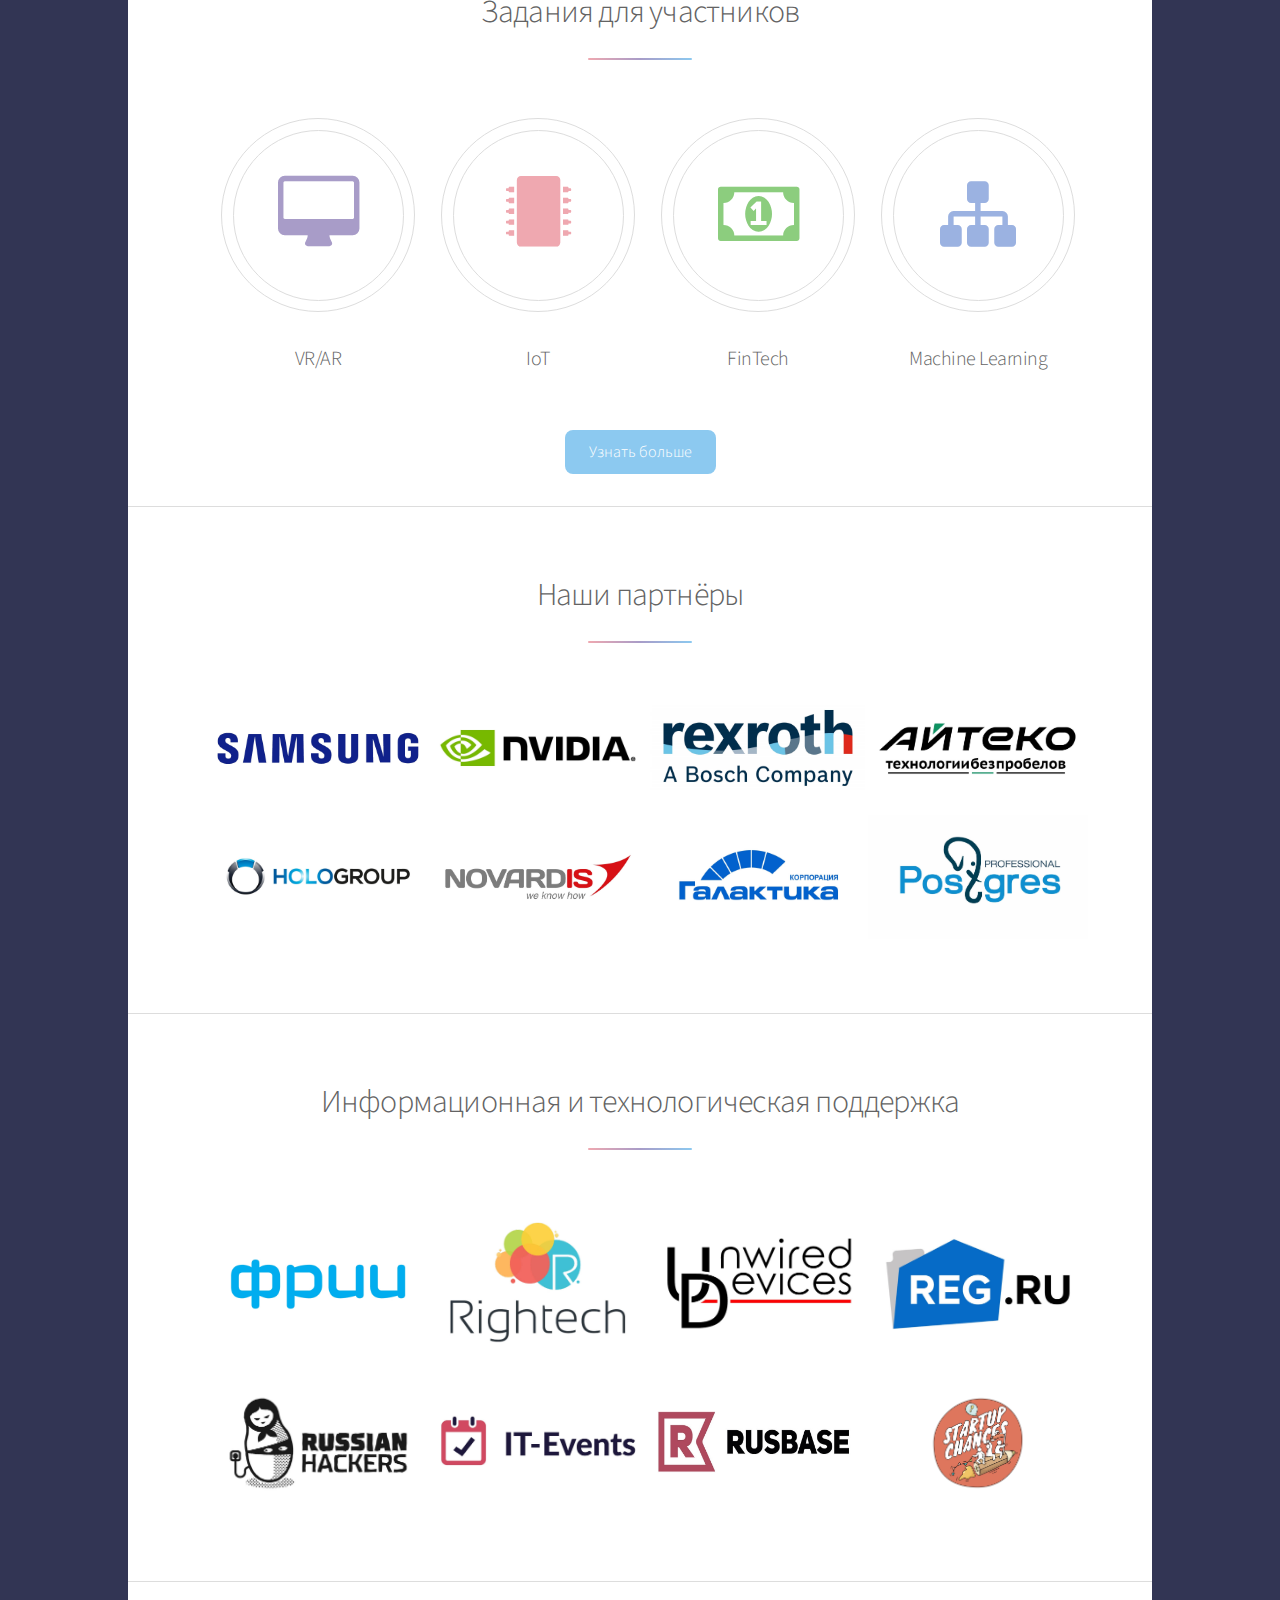
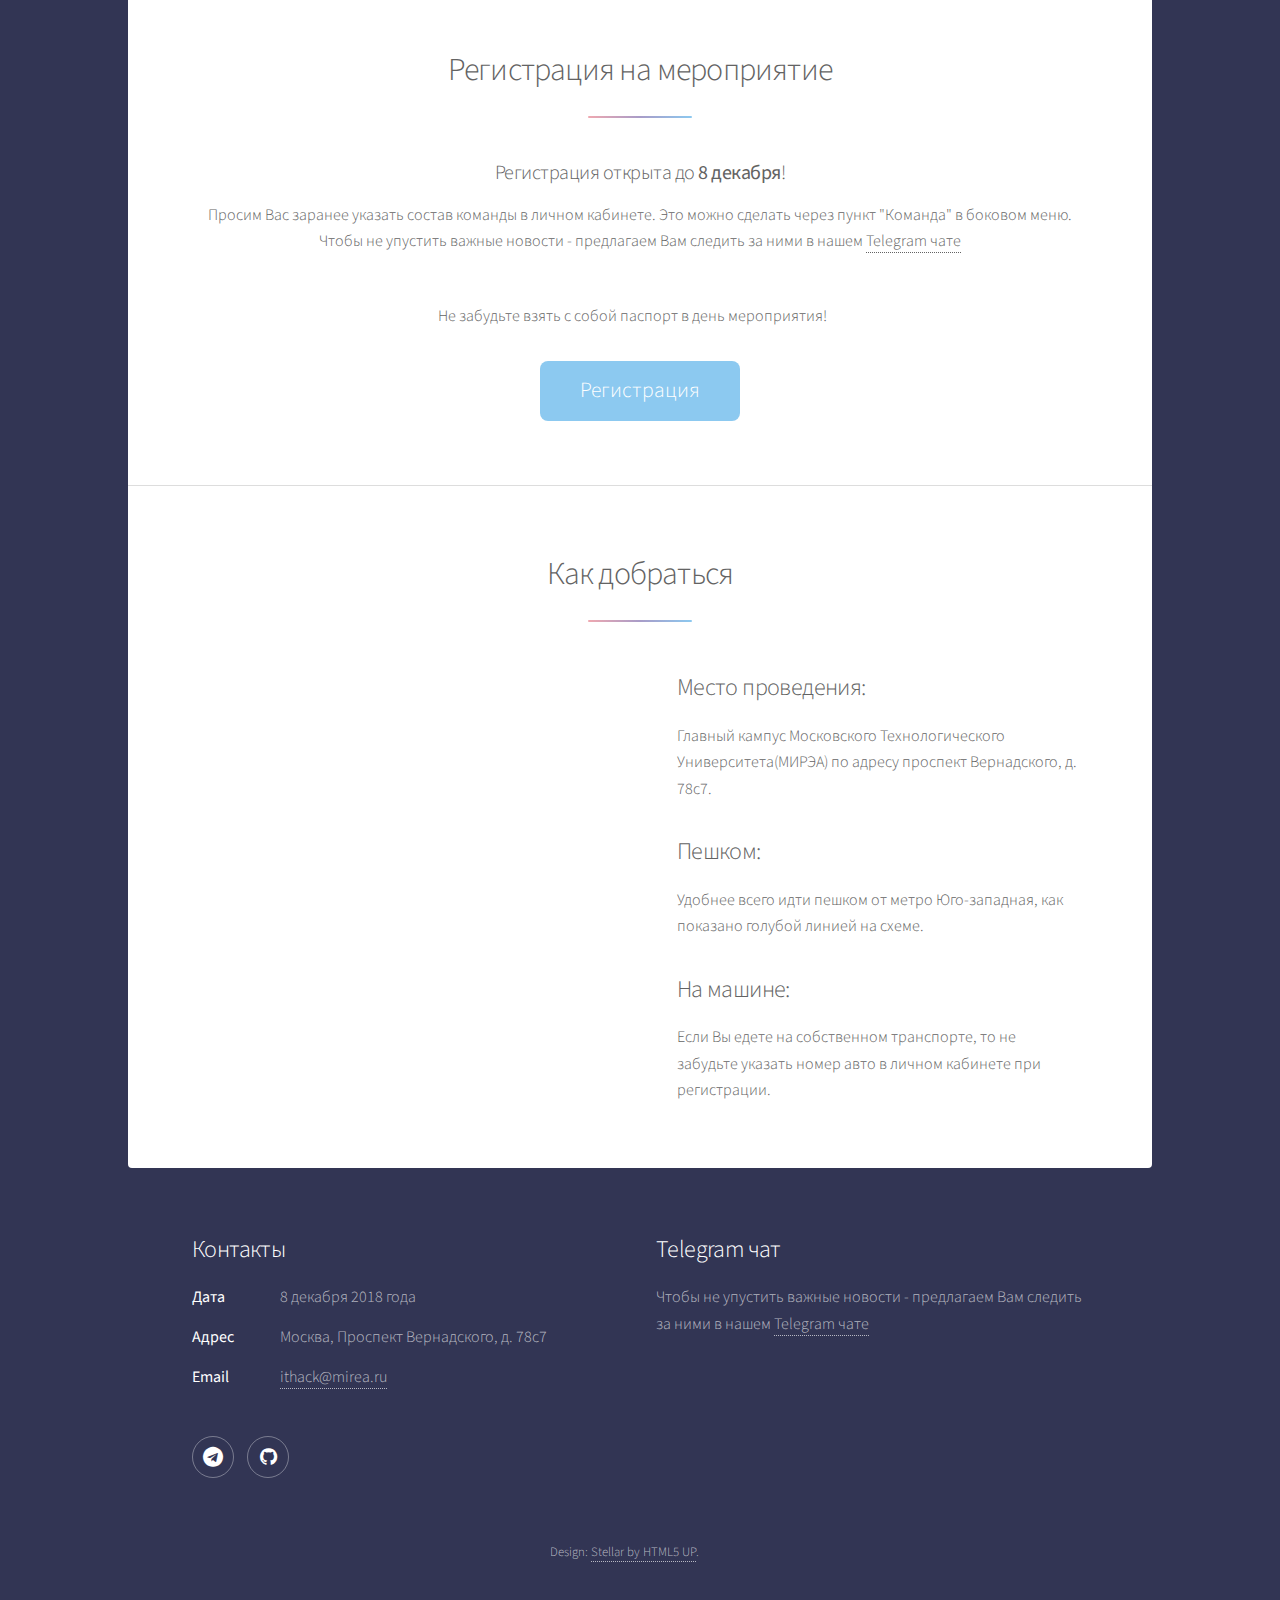
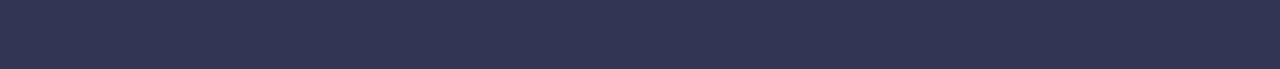
==== commit 36341796: "fuck RKN" ====
--- a/index.html
+++ b/index.html
@@ -254,7 +254,7 @@
           </a>
         </li>
         <li>
-          <a href="https://t.me/startupchances">
+          <a href="https://t-do.ru/startupchances">
             <img src="images/info/startup-chances.jpg" alt="Startup Chances" class="fix__width50">
           </a>
         </li>
@@ -269,7 +269,7 @@
         <h3>Регистрация открыта до <b>8 декабря</b>!</h3>
         Просим Вас заранее указать состав команды в личном кабинете. Это можно сделать через пункт "Команда" в боковом меню.
         Чтобы не упустить важные новости - предлагаем Вам следить за ними в нашем
-        <a href="https://t.me/ithackmirea">Telegram чате</a>
+        <a href="https://t-do.ru/ithackmirea">Telegram чате</a>
         </p>
       </header>
       <footer class="major">
@@ -336,7 +336,7 @@
         <dd><a href="#footer">ithack@mirea.ru</a></dd>
       </dl>
       <ul class="icons">
-        <li><a href="https://t.me/ithackmirea" class="icon fa-telegram alt"><span class="label">Telegram</span></a></li>
+        <li><a href="https://t-do.ru/ithackmirea" class="icon fa-telegram alt"><span class="label">Telegram</span></a></li>
         <li><a href="https://github.com/mirea-pandahack" class="icon fa-github alt"><span class="label">GitHub</span></a></li>
       </ul>
     </section>
@@ -344,7 +344,7 @@
       <h2>Telegram чат</h2>
       <p>
         Чтобы не упустить важные новости - предлагаем Вам следить за ними в нашем
-        <a href="https://t.me/ithackmirea">Telegram чате</a>
+        <a href="https://t-do.ru/ithackmirea">Telegram чате</a>
       </p>
       <!--<ul class="actions">-->
       <!--<li><a href="partners.html" class="button">Информация для партнёров</a></li>-->
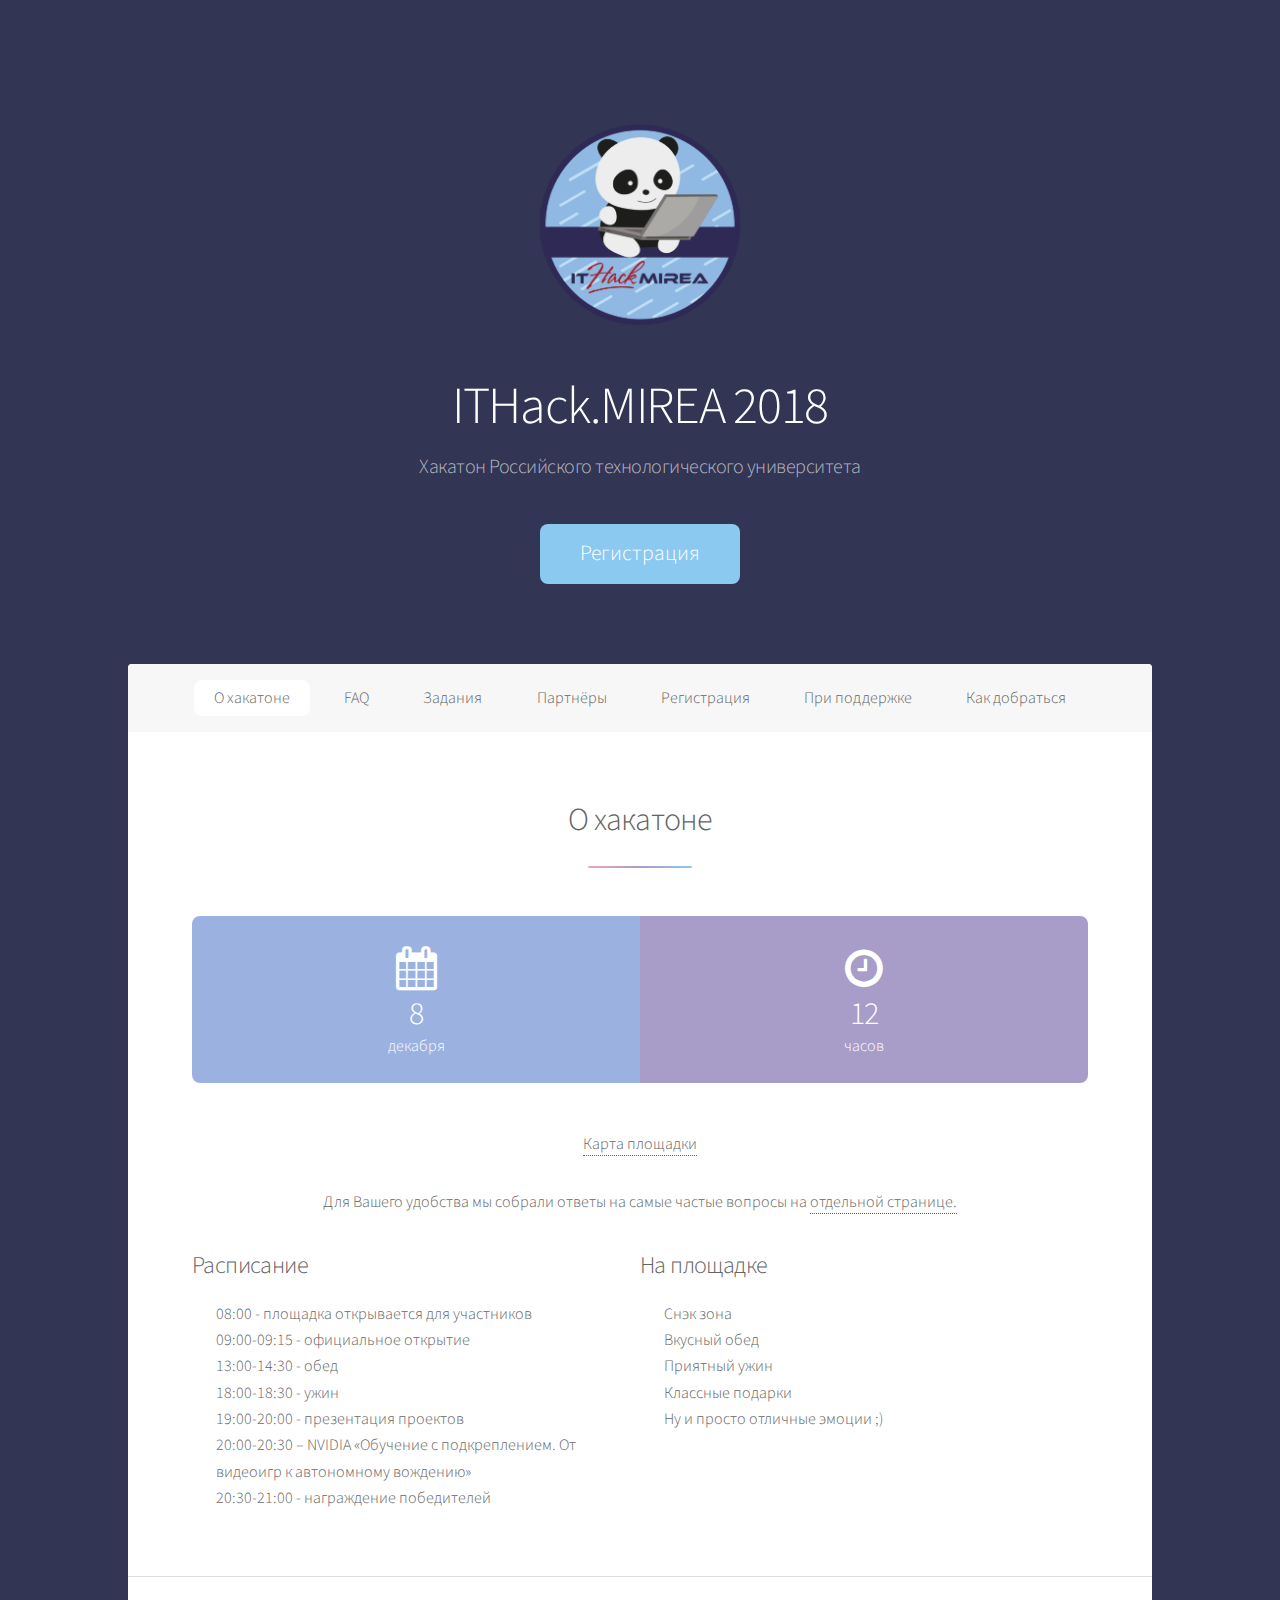
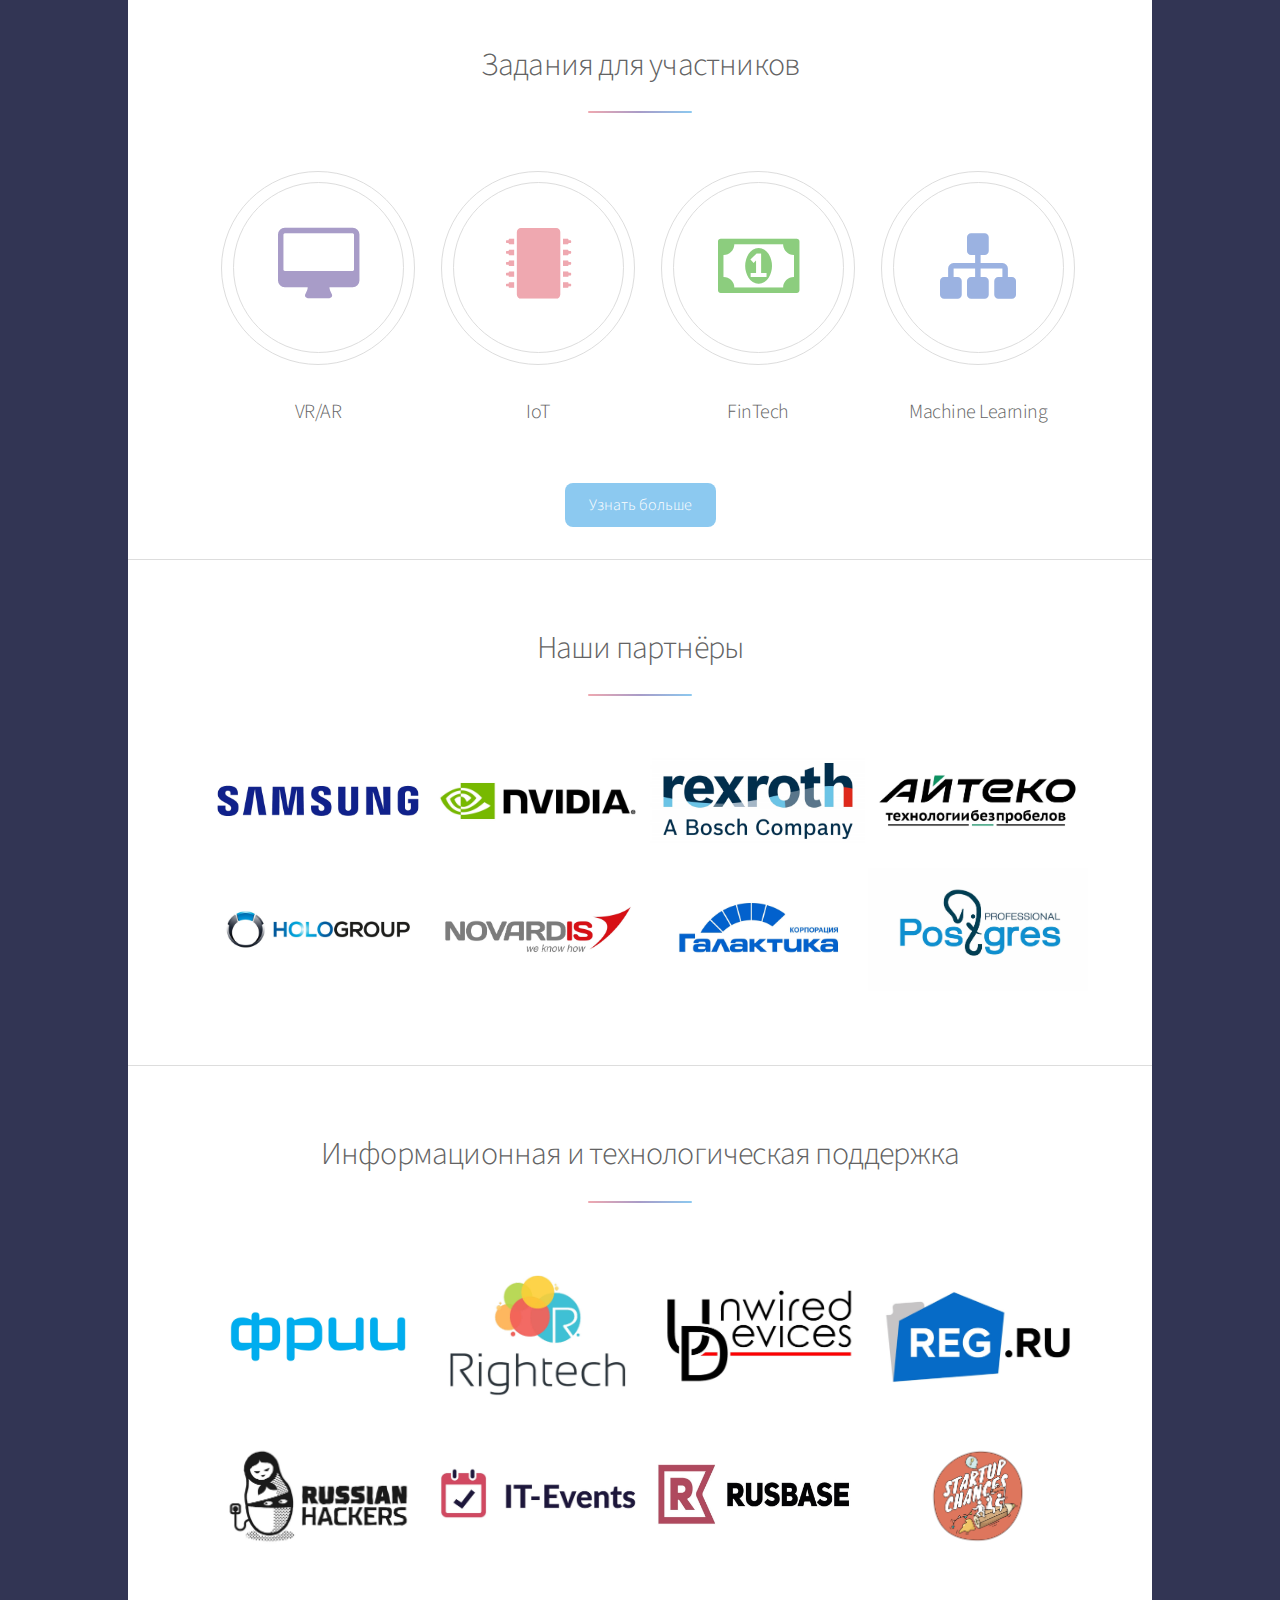
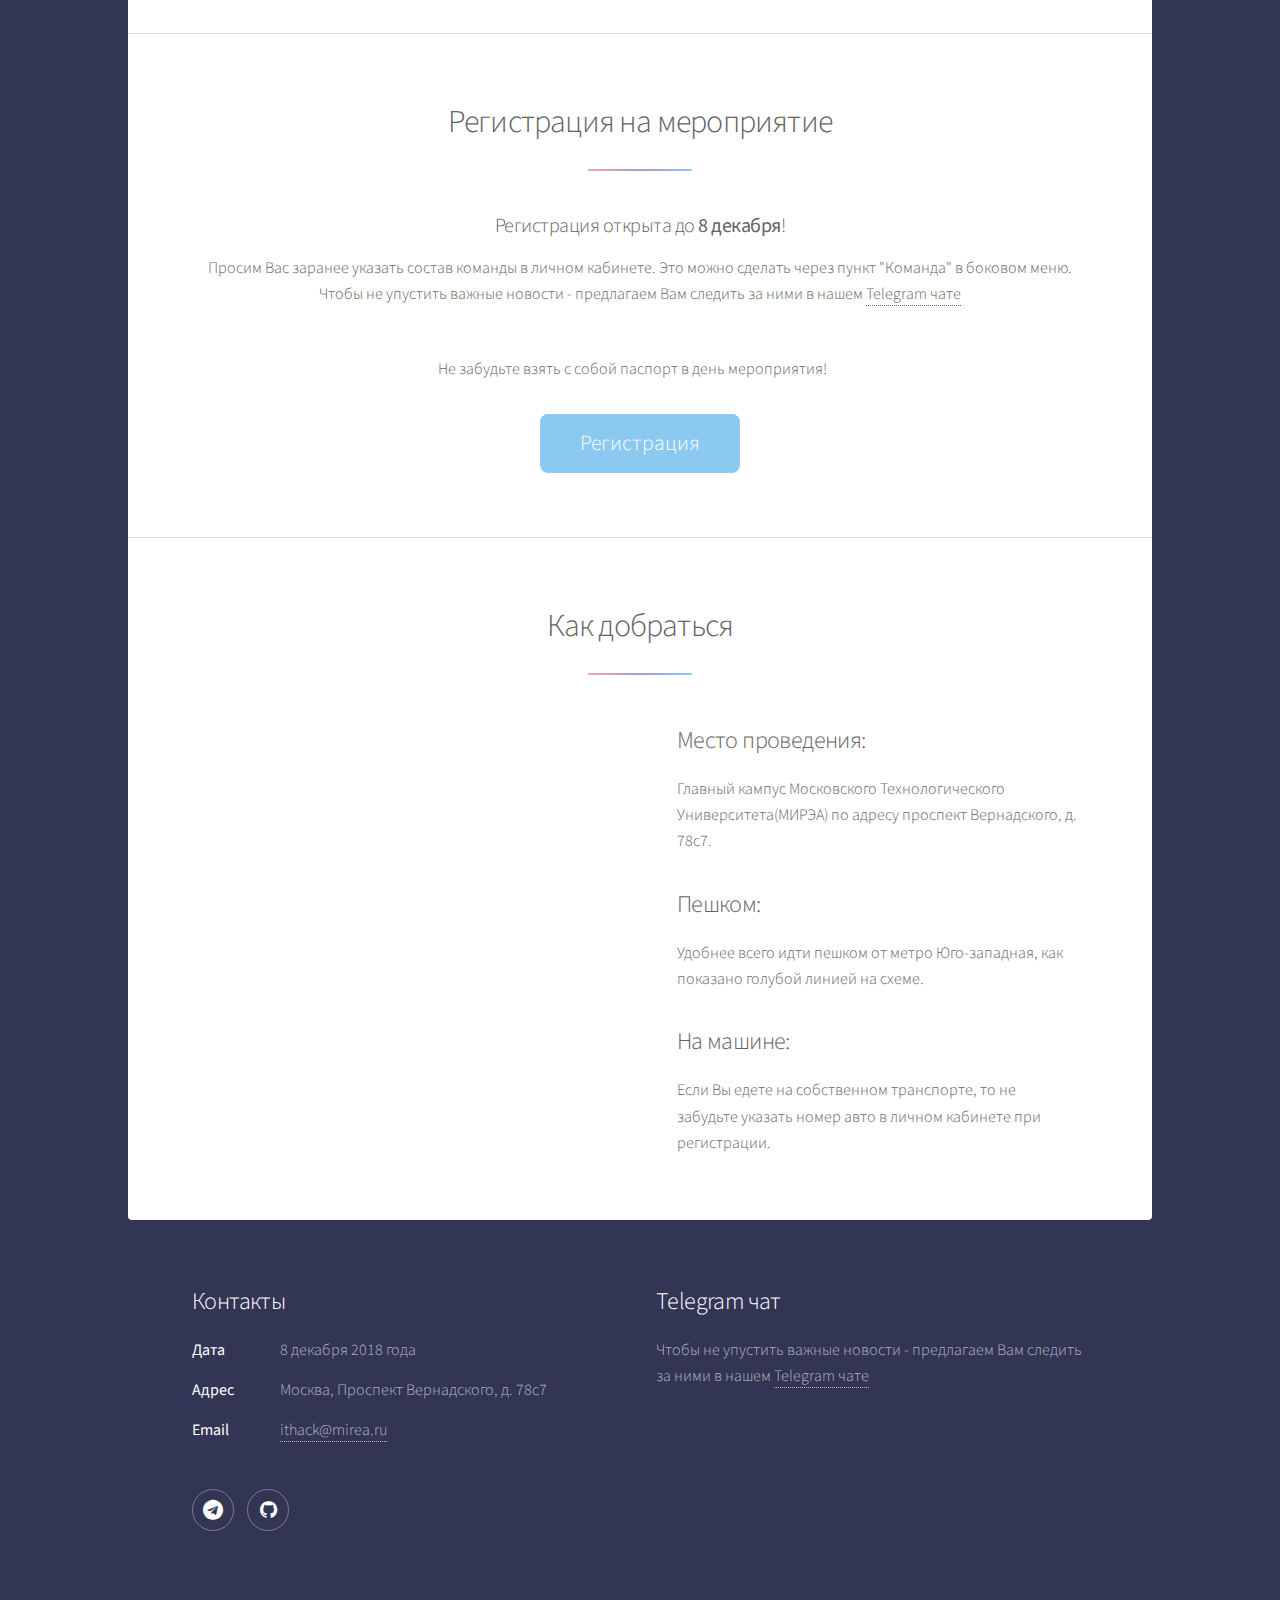
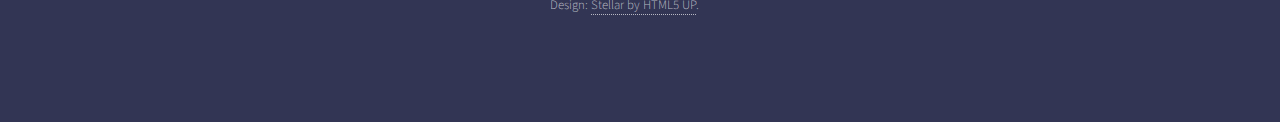
==== commit 9c39c7b5: "add lection" ====
--- a/index.html
+++ b/index.html
@@ -104,6 +104,9 @@
             </li>
             <li>
               19:00-20:00 - презентация проектов
+            </li>
+            <li>
+              20:00-20:30 – NVIDIA «Обучение с подкреплением. От видеоигр к автономному вождению»
             </li>
             <li>
               20:30-21:00 - награждение победителей
